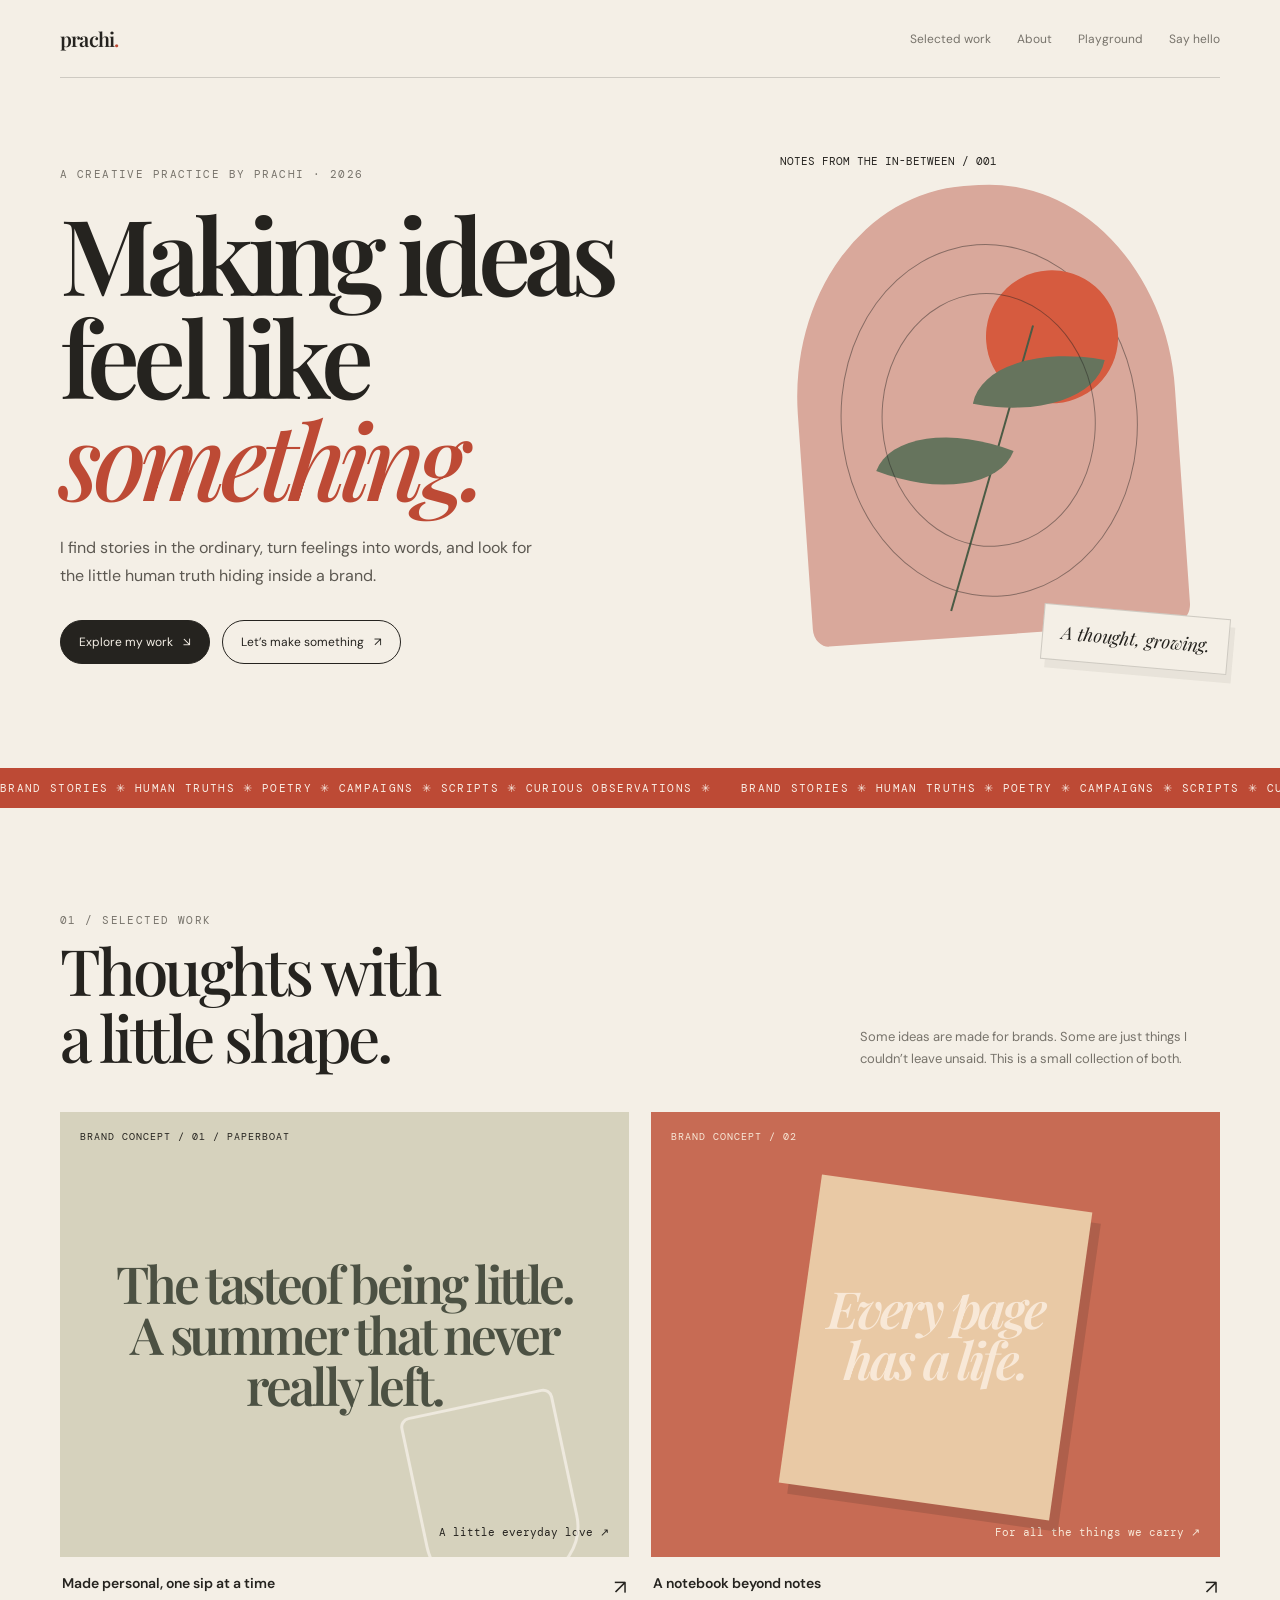
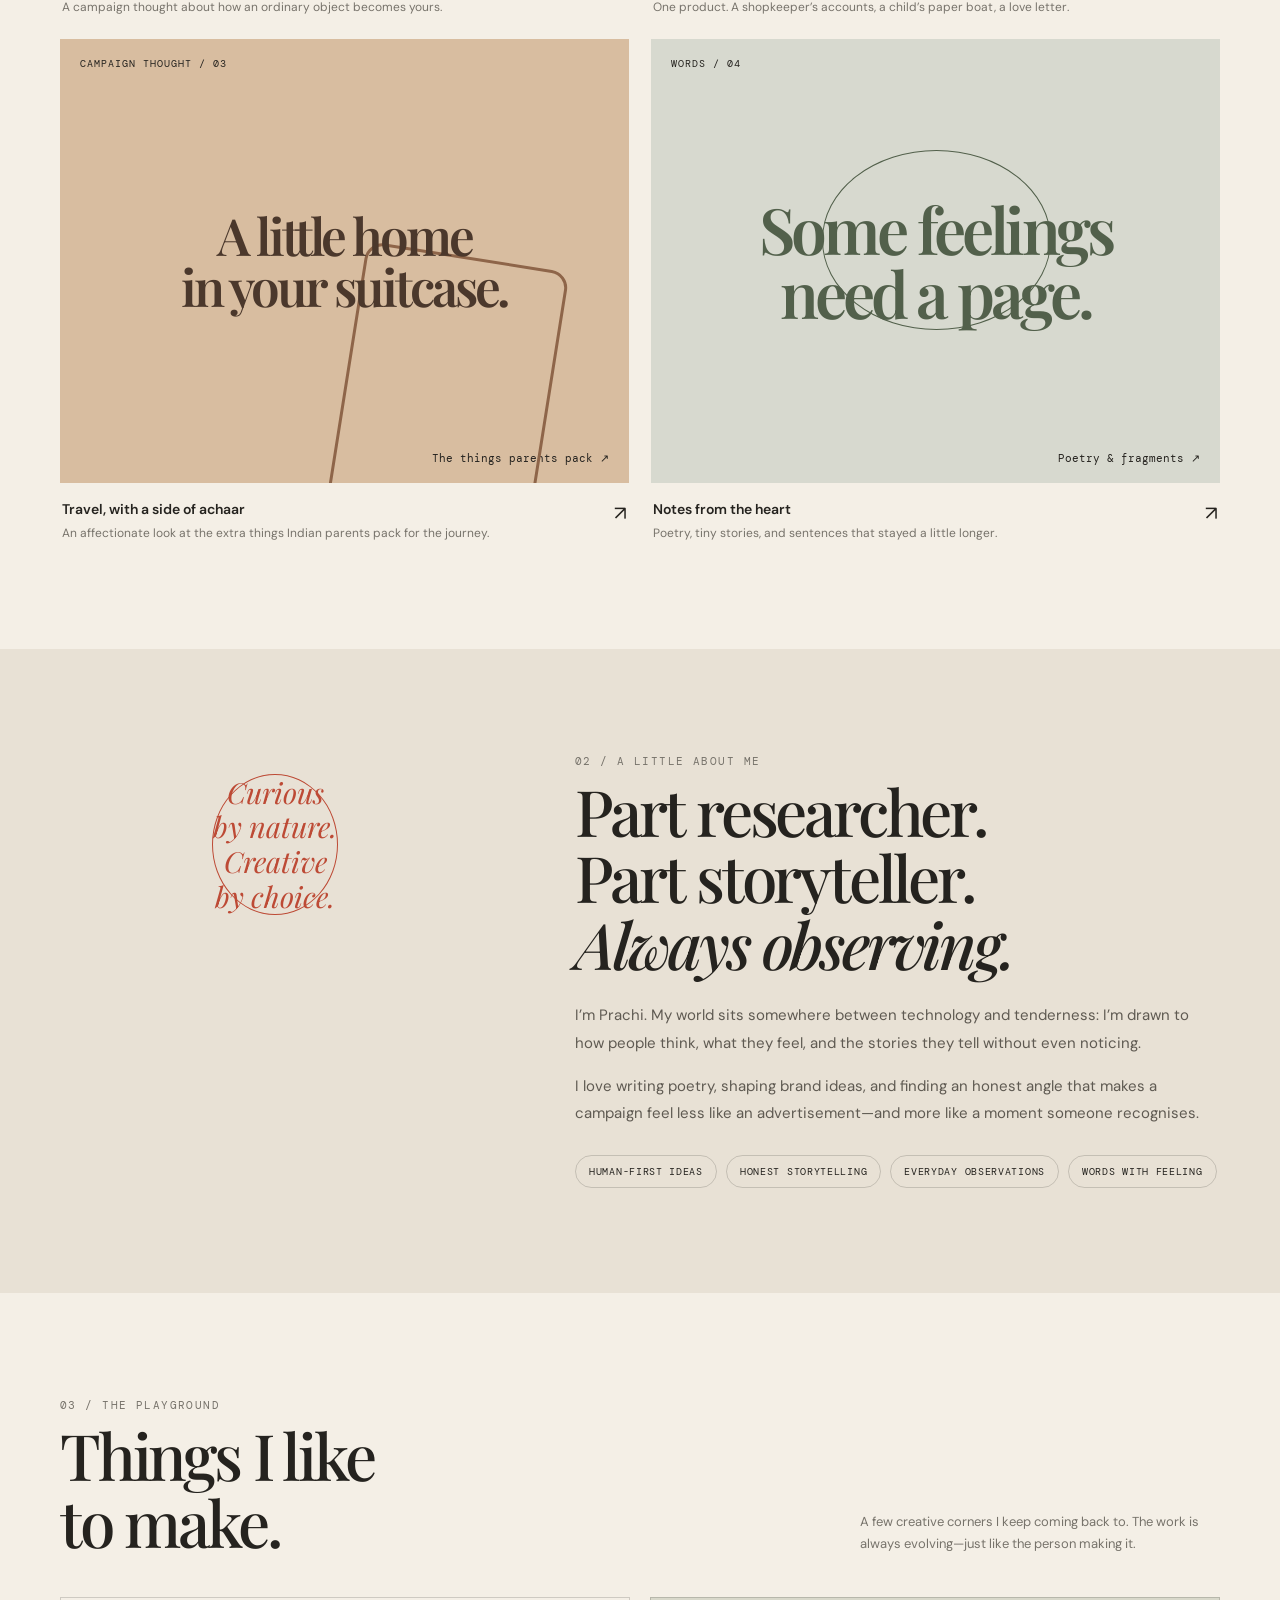
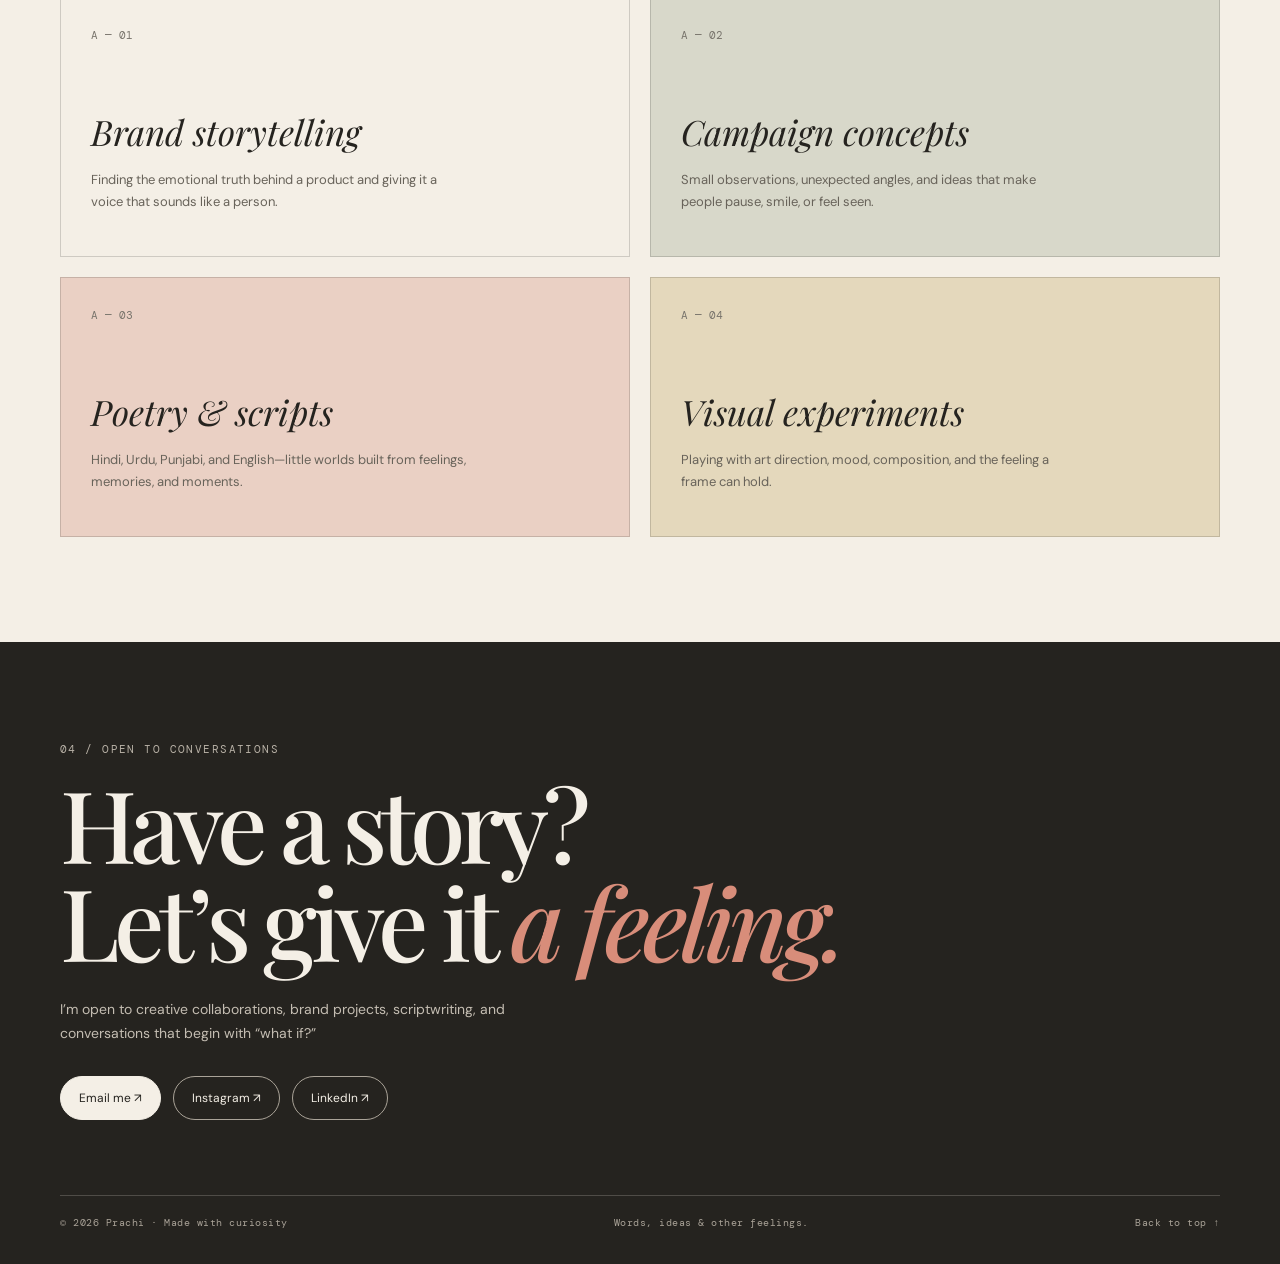
==== index.html @ e987e775 "changes in brand concept 01" ====
<!-- from pathlib import Path -->

<!DOCTYPE html>
<html lang="en">
<head>
  <meta charset="UTF-8" />
  <meta name="viewport" content="width=device-width, initial-scale=1.0" />
  <meta name="theme-color" content="#f4efe6" />
  <meta name="description" content="Prachi's creative portfolio — brand stories, campaign ideas, poetry, and scripts." />
  <title>Prachi — Stories, Ideas & Other Feelings</title>
  <link rel="preconnect" href="https://fonts.googleapis.com">
  <link rel="preconnect" href="https://fonts.gstatic.com" crossorigin>
  <link href="https://fonts.googleapis.com/css2?family=DM+Mono:wght@400;500&family=DM+Sans:wght@400;500;600;700&family=Playfair+Display:ital,wght@0,500;0,600;0,700;1,500;1,600&display=swap" rel="stylesheet">
  <style>
    :root {
      --paper: #f4efe6;
      --ink: #25231f;
      --muted: #77736b;
      --red: #bd4a35;
      --pink: #e8b9ae;
      --green: #66745d;
      --line: rgba(37,35,31,.18);
      --serif: "Playfair Display", Georgia, serif;
      --sans: "DM Sans", Arial, sans-serif;
      --mono: "DM Mono", monospace;
    }
    * { box-sizing: border-box; }
    html { scroll-behavior: smooth; }
    body { margin: 0; background: var(--paper); color: var(--ink); font-family: var(--sans); }
    a { color: inherit; text-decoration: none; }
    button { font: inherit; }
    .wrap { width: min(1160px, calc(100% - 48px)); margin: 0 auto; }
    .eyebrow { font: 11px var(--mono); letter-spacing: .13em; text-transform: uppercase; color: var(--muted); }
    .nav { display:flex; justify-content:space-between; align-items:center; padding: 25px 0; border-bottom:1px solid var(--line); }
    .brand { font: 600 20px var(--serif); letter-spacing:-.04em; }
    .brand span { color:var(--red); }
    .navlinks { display:flex; gap:26px; font-size:12px; color:var(--muted); }
    .navlinks a:hover { color:var(--red); }
    .hero { min-height: 690px; display:grid; grid-template-columns: 1.2fr .8fr; align-items:center; gap:50px; padding: 75px 0 90px; }
    .hero h1 { font: 600 clamp(58px, 8.2vw, 112px)/.98 var(--serif); letter-spacing:-.065em; margin:20px 0 25px; max-width:760px; }
    .hero h1 em { color:var(--red); font-weight:500; }
    .hero-copy { font-size:16px; line-height:1.75; max-width:480px; color:#5c5851; }
    .hero-actions { display:flex; gap:12px; flex-wrap:wrap; margin-top:30px; }
    .btn { padding:13px 18px; border:1px solid var(--ink); border-radius:99px; font-size:12px; display:inline-flex; align-items:center; gap:10px; transition:.2s ease; }
    .btn.primary { background:var(--ink); color:var(--paper); }
    .btn:hover { transform:translateY(-2px); }
    .hero-art { position:relative; max-width:440px; width:100%; justify-self:end; aspect-ratio: .84; }
    .art-paper { position:absolute; inset:6% 10% 8% 4%; background:#d9a89b; border-radius:48% 48% 4% 4%; transform:rotate(-4deg); overflow:hidden; }
    .art-paper:before { content:""; position:absolute; width:78%; height:78%; left:11%; top:13%; border:1px solid rgba(37,35,31,.45); border-radius:50%; }
    .art-paper:after { content:""; position:absolute; width:56%; height:56%; left:22%; top:24%; border:1px solid rgba(37,35,31,.45); border-radius:50%; }
    .sun { position:absolute; width:35%; aspect-ratio:1; border-radius:50%; background:#d65b3f; top:20%; right:14%; }
    .art-stem { position:absolute; height:66%; width:2px; background:#4b5b45; bottom:4%; left:50%; transform:rotate(20deg); }
    .leaf { position:absolute; width:32%; height:15%; background:#66745d; border-radius:100% 0 100% 0; }
    .leaf.one { left:22%; bottom:32%; transform:rotate(25deg); }
    .leaf.two { left:48%; bottom:48%; transform:rotate(195deg); }
    .art-note { position:absolute; right:-2%; bottom:2%; background:var(--paper); border:1px solid var(--line); padding:15px 18px; transform:rotate(5deg); font:italic 18px var(--serif); box-shadow:5px 8px 0 rgba(37,35,31,.06); }
    .art-number { position:absolute; top:0; left:0; font:11px var(--mono); }
    .ticker { background:var(--red); color:#f9eee5; overflow:hidden; padding:13px 0; }
    .ticker-track { display:flex; width:max-content; gap:30px; animation: move 28s linear infinite; font:11px var(--mono); letter-spacing:.12em; text-transform:uppercase; }
    .ticker-track span { white-space:nowrap; }
    @keyframes move { to { transform:translateX(-50%); } }
    section { padding:105px 0; }
    .section-head { display:flex; justify-content:space-between; align-items:end; gap:24px; margin-bottom:42px; }
    .section-head h2 { font:500 clamp(38px,5vw,66px)/1.04 var(--serif); letter-spacing:-.05em; margin:10px 0 0; }
    .section-head p { max-width:360px; color:var(--muted); font-size:13px; line-height:1.7; margin:0; }
    .work-grid { display:grid; grid-template-columns:repeat(2,1fr); gap:22px; }
    .project { display:block; }
    .project-visual { aspect-ratio:1.28; padding:25px; position:relative; overflow:hidden; display:flex; align-items:center; justify-content:center; transition:transform .25s ease; }
    .project:hover .project-visual { transform:translateY(-4px); }
    .project-visual h3 { position:relative; z-index:2; font:600 clamp(30px,4vw,55px)/1 var(--serif); letter-spacing:-.06em; text-align:center; max-width:90%; }
    .project-visual .mini { position:absolute; top:18px; left:20px; font:10px var(--mono); letter-spacing:.1em; text-transform:uppercase; }
    .project-visual .corner { position:absolute; right:20px; bottom:18px; font:11px var(--mono); }
    .visual-mug { background:#d6d2bd; }
    .visual-mug h3 { color:#4c5143; }
    .visual-mug:after { content:""; width:150px; height:180px; border:3px solid #f4efe6; border-radius:10px 10px 55px 55px; position:absolute; right:10%; bottom:-30px; transform:rotate(-12deg); opacity:.8; }
    .visual-notebook { background:#c76b54; color:#f8e8d7; }
    .visual-notebook h3 { font-style:italic; }
    .visual-notebook:after { content:""; position:absolute; width:48%; height:70%; background:#e9c9a5; left:26%; top:18%; transform:rotate(8deg); box-shadow:10px 10px 0 rgba(36,31,25,.15); }
    .visual-notebook h3 { z-index:3; }
    .visual-luggage { background:#d8bda0; }
    .visual-luggage h3 { color:#4b382c; }
    .visual-luggage:after { content:""; position:absolute; width:35%; height:62%; border:3px solid #8e6549; border-radius:18px; bottom:-12%; right:14%; transform:rotate(9deg); }
    .visual-poetry { background:#d7d9cf; }
    .visual-poetry h3 { color:#52604b; font-size:clamp(35px,5vw,68px); }
    .visual-poetry:after { content:""; position:absolute; width:40%; height:40%; border:1px solid #52604b; border-radius:50%; left:30%; top:25%; }
    .project-info { display:flex; justify-content:space-between; align-items:start; gap:15px; padding:17px 2px 0; }
    .project-info h3 { font-size:14px; margin:0 0 6px; font-weight:600; }
    .project-info p { font-size:12px; color:var(--muted); margin:0; line-height:1.6; }
    .project-info .arrow { font-size:20px; }
    .about { background:#e8e1d5; }
    .about-grid { display:grid; grid-template-columns:.8fr 1.2fr; gap:85px; align-items:start; }
    .about-stamp { aspect-ratio:1; border:1px solid var(--red); color:var(--red); border-radius:50%; display:grid; place-items:center; text-align:center; transform:rotate(-12deg); max-width:300px; margin:20px auto; }
    .about-stamp span { font:italic 29px/1.2 var(--serif); }
    .about-copy h2 { font:500 clamp(38px,5vw,65px)/1.04 var(--serif); letter-spacing:-.05em; margin:10px 0 25px; }
    .about-copy p { color:#5f5a52; line-height:1.85; font-size:15px; max-width:650px; }
    .values { display:flex; flex-wrap:wrap; gap:9px; margin-top:27px; }
    .values span { border:1px solid var(--line); border-radius:99px; padding:9px 13px; font:10px var(--mono); text-transform:uppercase; letter-spacing:.07em; }
    .playground { display:grid; grid-template-columns:1fr 1fr; gap:20px; }
    .play-card { min-height:260px; padding:30px; border:1px solid var(--line); display:flex; flex-direction:column; justify-content:space-between; }
    .play-card:nth-child(2) { background:#d8d8ca; }
    .play-card:nth-child(3) { background:#ead0c4; }
    .play-card:nth-child(4) { background:#e4d8bc; }
    .play-card h3 { font:italic 35px/1.1 var(--serif); margin:18px 0; }
    .play-card p { color:#68635a; line-height:1.7; font-size:13px; max-width:380px; }
    .play-card .index { font:11px var(--mono); color:var(--muted); }
    .contact { background:var(--ink); color:var(--paper); padding:100px 0 35px; }
    .contact .eyebrow { color:#b8b1a6; }
    .contact h2 { font:500 clamp(48px,8vw,100px)/.98 var(--serif); letter-spacing:-.06em; max-width:850px; margin:18px 0 28px; }
    .contact h2 em { color:#d88d7a; }
    .contact-copy { color:#c4bdb2; font-size:14px; line-height:1.7; max-width:450px; }
    .contact-links { display:flex; gap:12px; flex-wrap:wrap; margin:30px 0 75px; }
    .contact .btn { border-color:#aaa398; }
    .contact .btn.primary { background:var(--paper); color:var(--ink); border-color:var(--paper); }
    footer { border-top:1px solid rgba(244,239,230,.2); padding-top:20px; display:flex; justify-content:space-between; gap:15px; font:10px var(--mono); color:#a9a297; letter-spacing:.05em; }
    .reveal { opacity:0; transform:translateY(18px); transition:opacity .7s ease, transform .7s ease; }
    .reveal.visible { opacity:1; transform:none; }
    @media (max-width:760px) {
      .wrap { width:min(100% - 32px, 600px); }
      .nav { align-items:flex-start; gap:15px; }
      .navlinks { gap:12px; flex-wrap:wrap; justify-content:flex-end; font-size:11px; }
      .hero { grid-template-columns:1fr; padding:60px 0 70px; gap:35px; min-height:unset; }
      .hero-art { justify-self:center; max-width:340px; }
      .hero h1 { font-size:clamp(58px,15vw,90px); }
      section { padding:75px 0; }
      .section-head { display:block; }
      .section-head p { margin-top:18px; }
      .work-grid,.about-grid,.playground { grid-template-columns:1fr; }
      .about-grid { gap:35px; }
      .about-stamp { max-width:220px; }
      .project-visual { aspect-ratio:1.1; }
      .contact { padding-top:75px; }
      footer { flex-direction:column; }
    }
    @media (prefers-reduced-motion: reduce) {
      *, *::before, *::after { scroll-behavior:auto !important; animation:none !important; transition:none !important; }
      .reveal { opacity:1; transform:none; }
    }
  </style>
</head>
<body>
  <header class="wrap nav">
    <a class="brand" href="#top">prachi<span>.</span></a>
    <nav class="navlinks" aria-label="Main navigation">
      <a href="#work">Selected work</a>
      <a href="#about">About</a>
      <a href="#playground">Playground</a>
      <a href="#contact">Say hello</a>
    </nav>
  </header>

  <main id="top">
    <section class="wrap hero">
      <div>
        <div class="eyebrow">A creative practice by Prachi · 2026</div>
        <h1>Making ideas<br>feel like <em>something.</em></h1>
        <p class="hero-copy">I find stories in the ordinary, turn feelings into words, and look for the little human truth hiding inside a brand.</p>
        <div class="hero-actions">
          <a class="btn primary" href="#work">Explore my work <span>↘</span></a>
          <a class="btn" href="#contact">Let’s make something <span>↗</span></a>
        </div>
      </div>
      <div class="hero-art" aria-label="Abstract warm-toned botanical artwork">
        <div class="art-number">NOTES FROM THE IN-BETWEEN / 001</div>
        <div class="art-paper"><div class="sun"></div><div class="art-stem"></div><div class="leaf one"></div><div class="leaf two"></div></div>
        <div class="art-note">A thought, growing.</div>
      </div>
    </section>

    <div class="ticker" aria-hidden="true">
      <div class="ticker-track">
        <span>Brand stories ✳ Human truths ✳ Poetry ✳ Campaigns ✳ Scripts ✳ Curious observations ✳</span>
        <span>Brand stories ✳ Human truths ✳ Poetry ✳ Campaigns ✳ Scripts ✳ Curious observations ✳</span>
      </div>
    </div>

    <section class="wrap" id="work">
      <div class="section-head reveal">
        <div><div class="eyebrow">01 / Selected work</div><h2>Thoughts with<br>a little shape.</h2></div>
        <p>Some ideas are made for brands. Some are just things I couldn’t leave unsaid. This is a small collection of both.</p>
      </div>
      <div class="work-grid">
        <a class="project reveal" href="#contact">
          <div class="project-visual visual-mug"><span class="mini">Brand concept / 01 / PaperBoat</span><h3>The tasteof being little.<br>A summer that never really left.</h3><span class="corner">A little everyday love ↗</span></div>
          <div class="project-info"><div><h3>Made personal, one sip at a time</h3><p>A campaign thought about how an ordinary object becomes yours.</p></div><span class="arrow">↗</span></div>
        </a>
        <a class="project reveal" href="#contact">
          <div class="project-visual visual-notebook"><span class="mini">Brand concept / 02</span><h3>Every page<br>has a life.</h3><span class="corner">For all the things we carry ↗</span></div>
          <div class="project-info"><div><h3>A notebook beyond notes</h3><p>One product. A shopkeeper’s accounts, a child’s paper boat, a love letter.</p></div><span class="arrow">↗</span></div>
        </a>
        <a class="project reveal" href="#contact">
          <div class="project-visual visual-luggage"><span class="mini">Campaign thought / 03</span><h3>A little home<br>in your suitcase.</h3><span class="corner">The things parents pack ↗</span></div>
          <div class="project-info"><div><h3>Travel, with a side of achaar</h3><p>An affectionate look at the extra things Indian parents pack for the journey.</p></div><span class="arrow">↗</span></div>
        </a>
        <a class="project reveal" href="#contact">
          <div class="project-visual visual-poetry"><span class="mini">Words / 04</span><h3>Some feelings<br>need a page.</h3><span class="corner">Poetry & fragments ↗</span></div>
          <div class="project-info"><div><h3>Notes from the heart</h3><p>Poetry, tiny stories, and sentences that stayed a little longer.</p></div><span class="arrow">↗</span></div>
        </a>
      </div>
    </section>

    <section class="about" id="about">
      <div class="wrap about-grid">
        <div class="about-stamp reveal"><span>Curious<br>by nature.<br><i>Creative</i><br>by choice.</span></div>
        <div class="about-copy reveal">
          <div class="eyebrow">02 / A little about me</div>
          <h2>Part researcher.<br>Part storyteller.<br><em>Always observing.</em></h2>
          <p>I’m Prachi. My world sits somewhere between technology and tenderness: I’m drawn to how people think, what they feel, and the stories they tell without even noticing.</p>
          <p>I love writing poetry, shaping brand ideas, and finding an honest angle that makes a campaign feel less like an advertisement—and more like a moment someone recognises.</p>
          <div class="values"><span>Human-first ideas</span><span>Honest storytelling</span><span>Everyday observations</span><span>Words with feeling</span></div>
        </div>
      </div>
    </section>

    <section class="wrap" id="playground">
      <div class="section-head reveal">
        <div><div class="eyebrow">03 / The playground</div><h2>Things I like<br>to make.</h2></div>
        <p>A few creative corners I keep coming back to. The work is always evolving—just like the person making it.</p>
      </div>
      <div class="playground">
        <article class="play-card reveal"><span class="index">A — 01</span><div><h3>Brand storytelling</h3><p>Finding the emotional truth behind a product and giving it a voice that sounds like a person.</p></div></article>
        <article class="play-card reveal"><span class="index">A — 02</span><div><h3>Campaign concepts</h3><p>Small observations, unexpected angles, and ideas that make people pause, smile, or feel seen.</p></div></article>
        <article class="play-card reveal"><span class="index">A — 03</span><div><h3>Poetry & scripts</h3><p>Hindi, Urdu, Punjabi, and English—little worlds built from feelings, memories, and moments.</p></div></article>
        <article class="play-card reveal"><span class="index">A — 04</span><div><h3>Visual experiments</h3><p>Playing with art direction, mood, composition, and the feeling a frame can hold.</p></div></article>
      </div>
    </section>

    <section class="contact" id="contact">
      <div class="wrap">
        <div class="eyebrow">04 / Open to conversations</div>
        <h2>Have a story?<br>Let’s give it <em>a feeling.</em></h2>
        <p class="contact-copy">I’m open to creative collaborations, brand projects, scriptwriting, and conversations that begin with “what if?”</p>
        <div class="contact-links">
          <!-- Replace the email and social links below with your own details. -->
          <a class="btn primary" href="mailto:hello@example.com">Email me ↗</a>
          <a class="btn" href="https://www.instagram.com/" target="_blank" rel="noopener noreferrer">Instagram ↗</a>
          <a class="btn" href="https://www.linkedin.com/" target="_blank" rel="noopener noreferrer">LinkedIn ↗</a>
        </div>
        <footer><span>© <span id="year">2026</span> Prachi · Made with curiosity</span><span>Words, ideas & other feelings.</span><a href="#top">Back to top ↑</a></footer>
      </div>
    </section>
  </main>
  <script>
    document.getElementById("year").textContent = new Date().getFullYear();
    const observer = new IntersectionObserver((entries) => {
      entries.forEach((entry) => {
        if (entry.isIntersecting) {
          entry.target.classList.add("visible");
          observer.unobserve(entry.target);
        }
      });
    }, { threshold: 0.12 });
    document.querySelectorAll(".reveal").forEach((el) => observer.observe(el));
  </script>
</body>
</html>
<!-- '''
path = Path("/mnt/data/index.html")
path.write_text(html, encoding="utf-8")
print(f"Created {path} ({path.stat().st_size:,} bytes)") -->
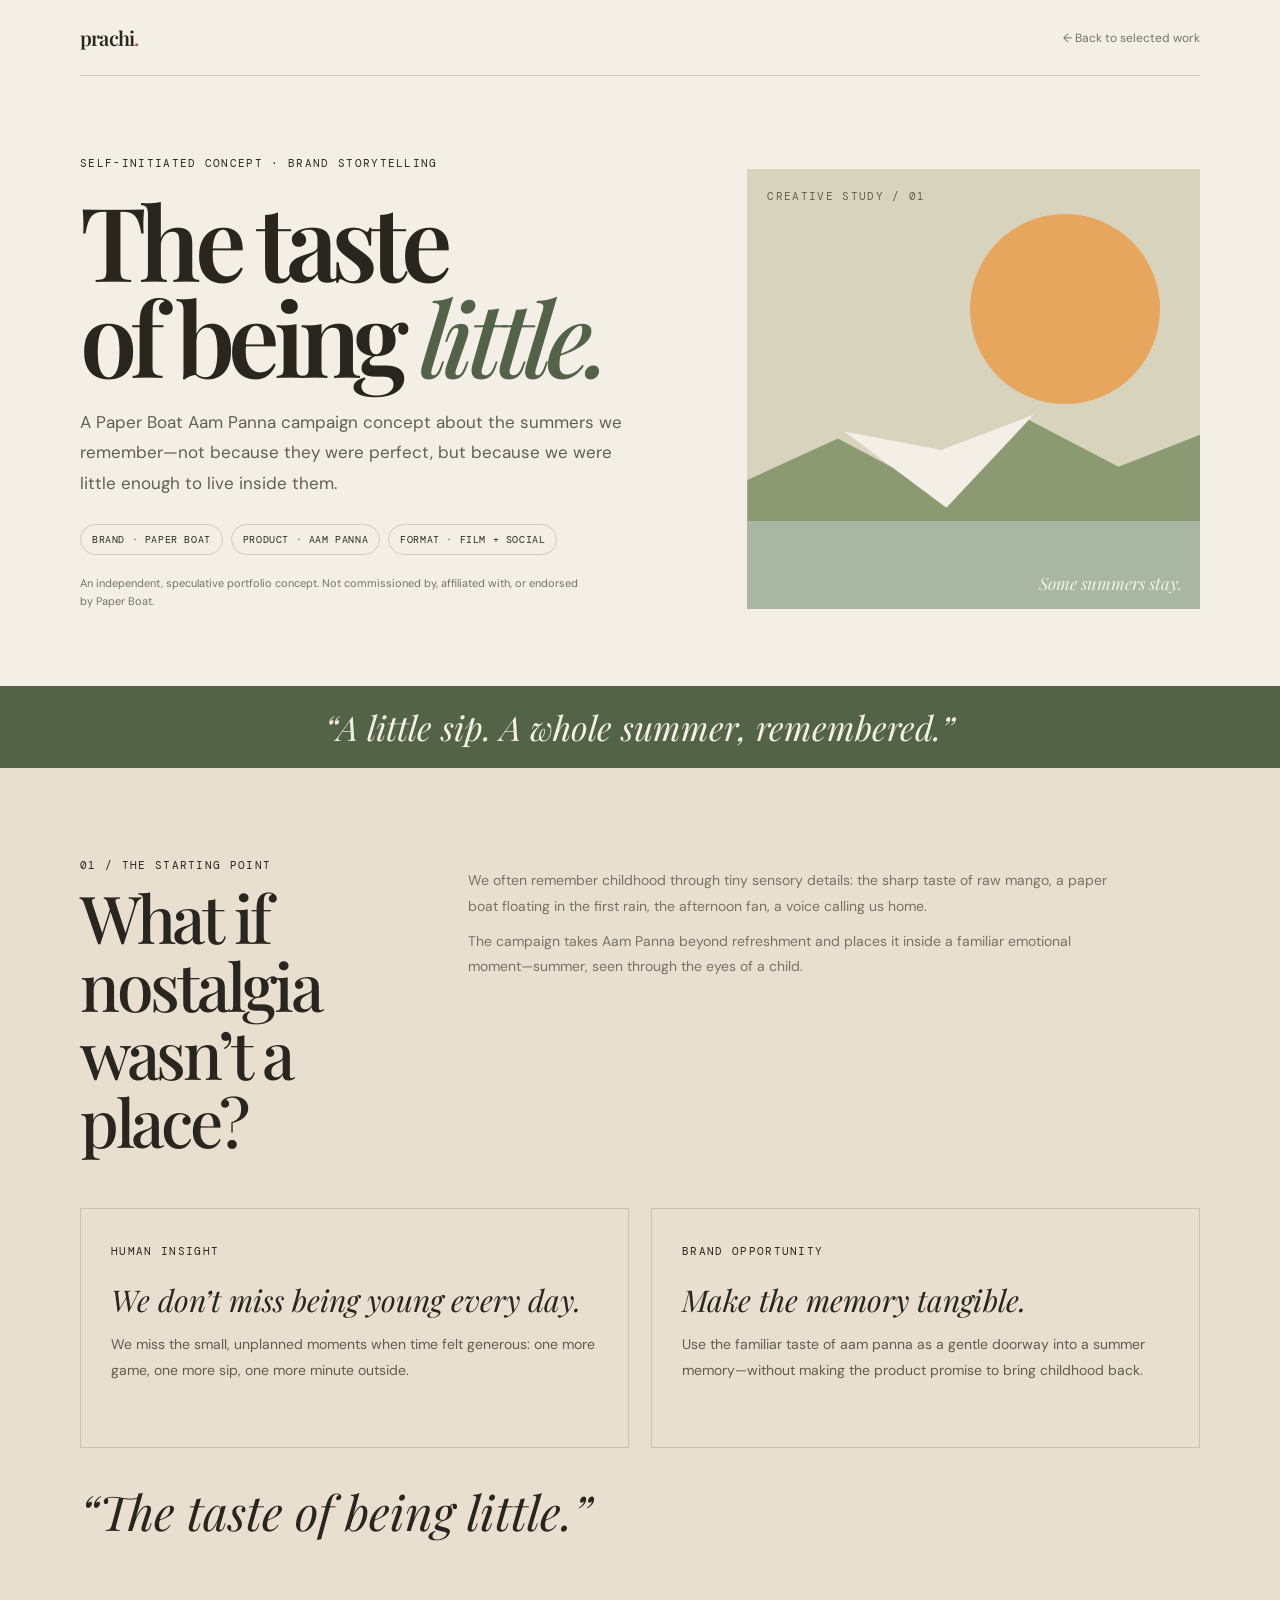
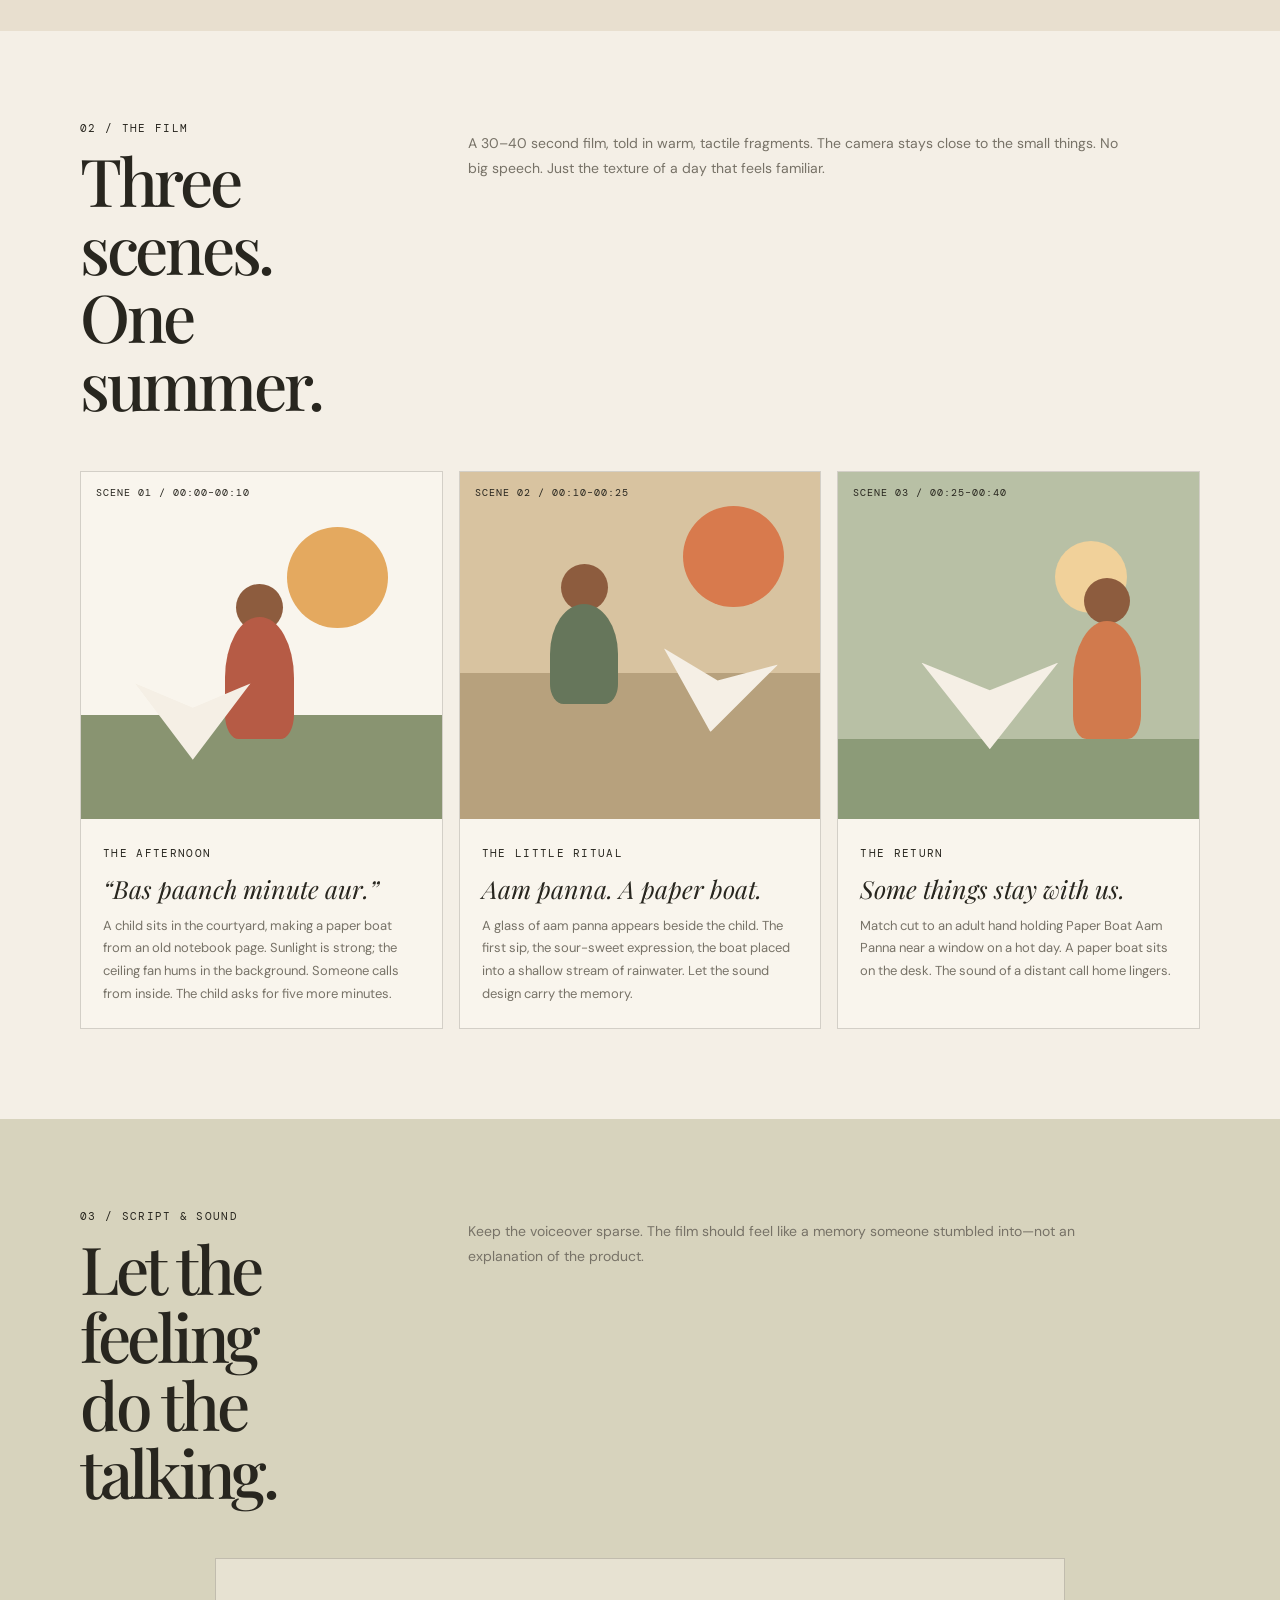
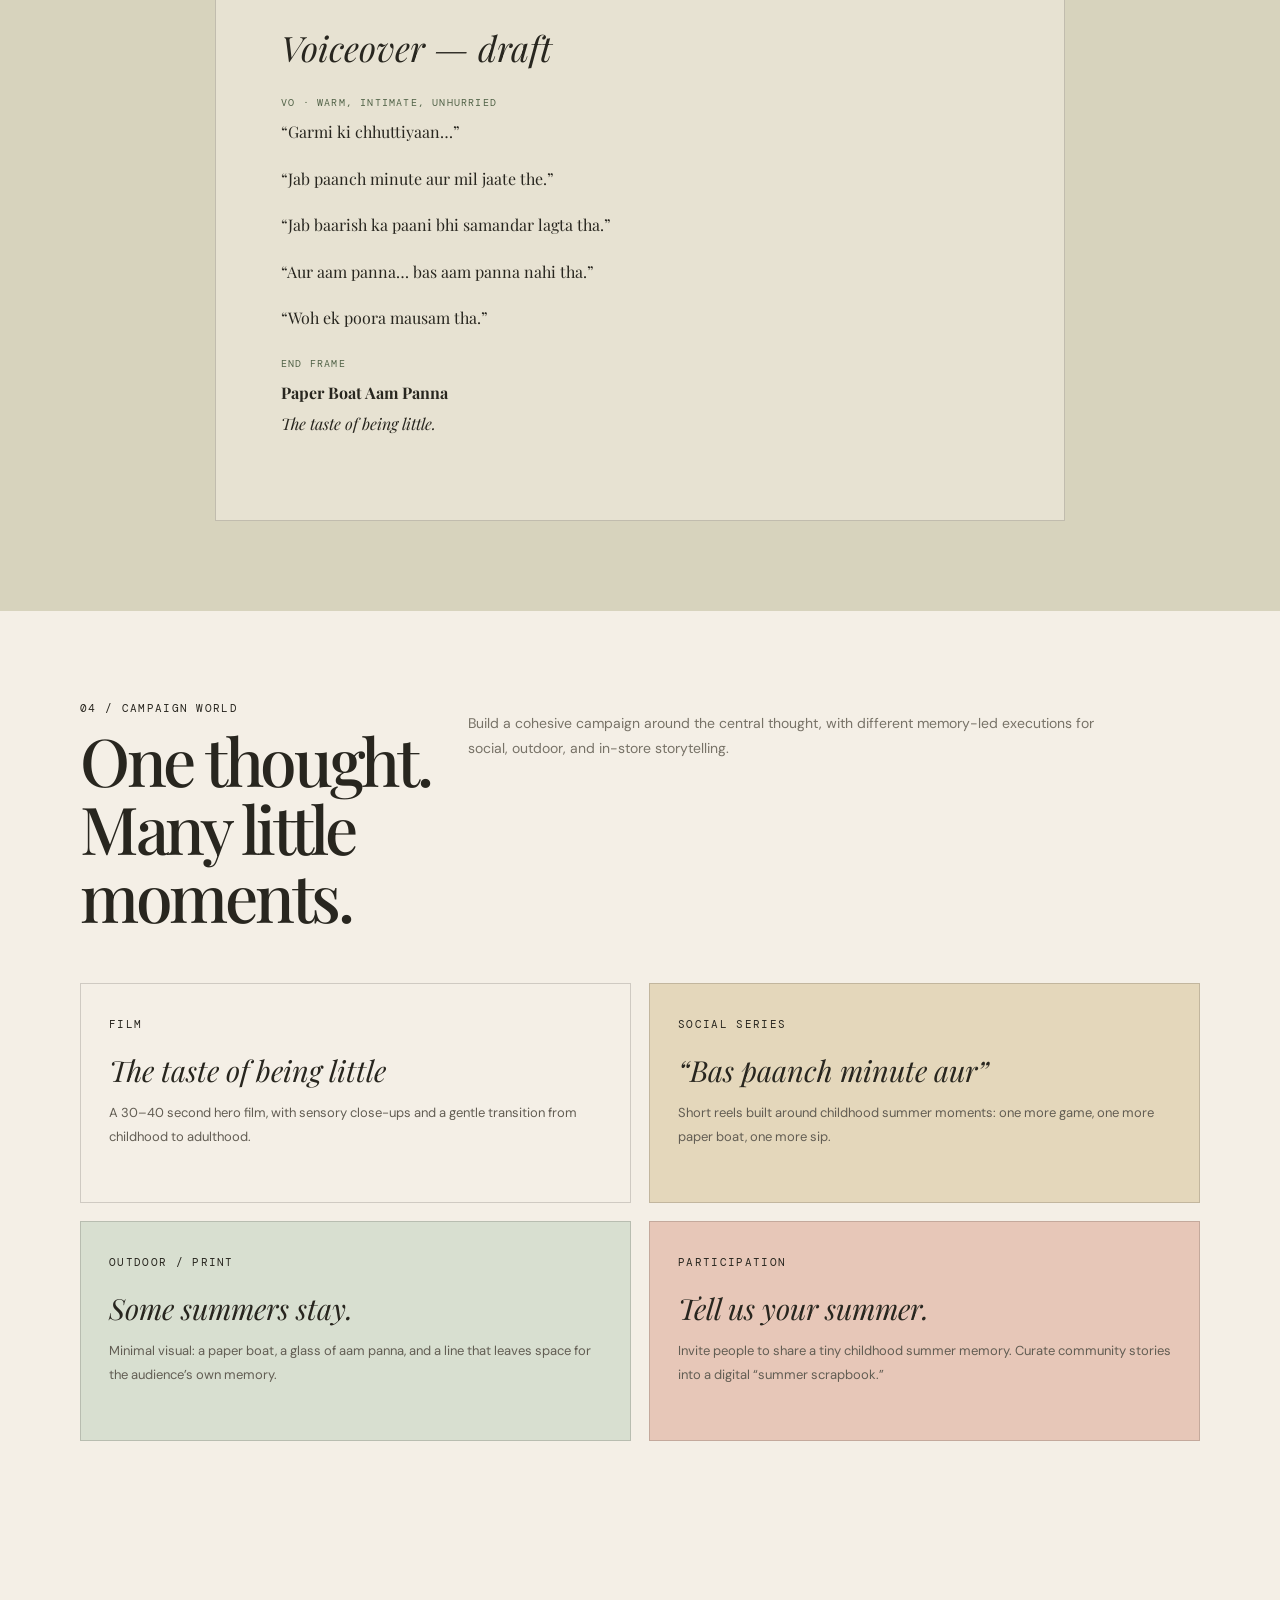
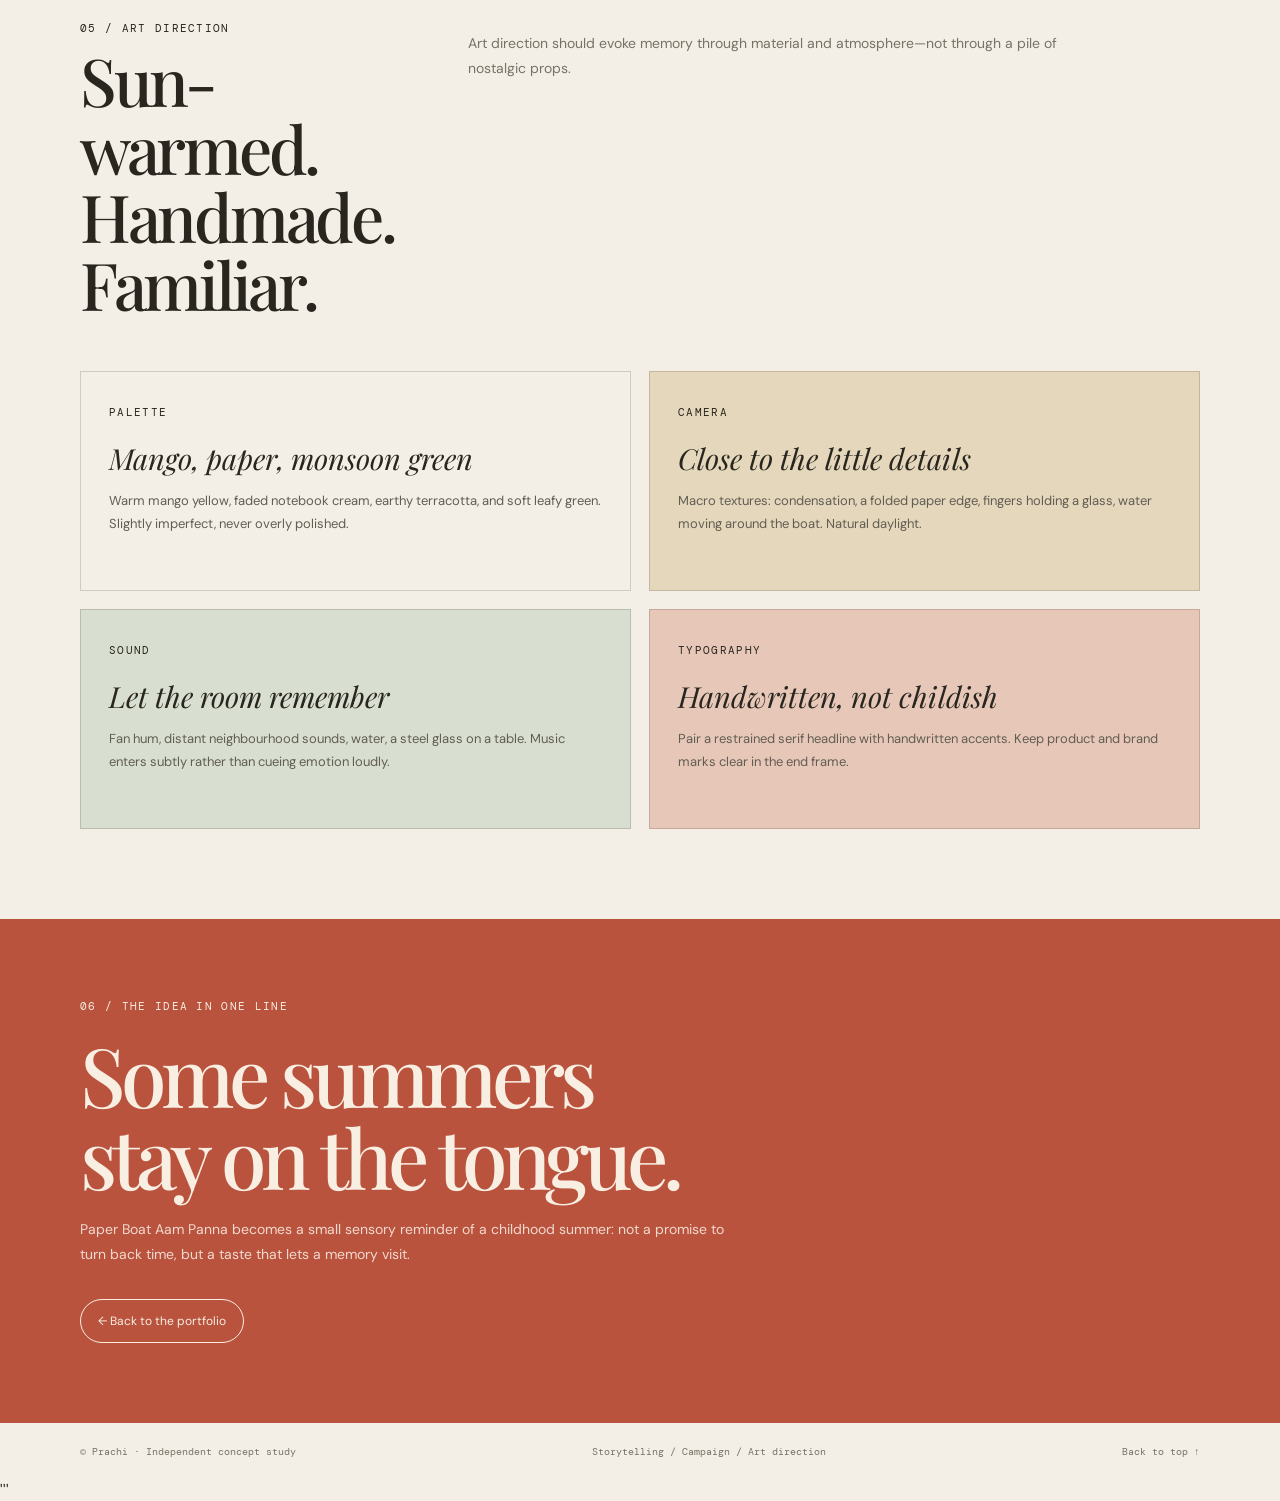
==== commit 43f88793: "changes in index file" ====
--- a/index.html
+++ b/index.html
@@ -1,259 +1,227 @@
-<!-- from pathlib import Path -->
-
+<!-- from pathlib import Path
+
+paperboat = r''' -->
 <!DOCTYPE html>
 <html lang="en">
 <head>
-  <meta charset="UTF-8" />
-  <meta name="viewport" content="width=device-width, initial-scale=1.0" />
-  <meta name="theme-color" content="#f4efe6" />
-  <meta name="description" content="Prachi's creative portfolio — brand stories, campaign ideas, poetry, and scripts." />
-  <title>Prachi — Stories, Ideas & Other Feelings</title>
+  <meta charset="UTF-8">
+  <meta name="viewport" content="width=device-width, initial-scale=1.0">
+  <meta name="theme-color" content="#f4efe6">
+  <meta name="description" content="A self-initiated creative campaign concept for Paper Boat Aam Panna by Prachi.">
+  <title>Paper Boat — The Taste of Being Little | Prachi</title>
   <link rel="preconnect" href="https://fonts.googleapis.com">
   <link rel="preconnect" href="https://fonts.gstatic.com" crossorigin>
   <link href="https://fonts.googleapis.com/css2?family=DM+Mono:wght@400;500&family=DM+Sans:wght@400;500;600;700&family=Playfair+Display:ital,wght@0,500;0,600;0,700;1,500;1,600&display=swap" rel="stylesheet">
   <style>
     :root {
-      --paper: #f4efe6;
-      --ink: #25231f;
-      --muted: #77736b;
-      --red: #bd4a35;
-      --pink: #e8b9ae;
-      --green: #66745d;
-      --line: rgba(37,35,31,.18);
-      --serif: "Playfair Display", Georgia, serif;
-      --sans: "DM Sans", Arial, sans-serif;
-      --mono: "DM Mono", monospace;
+      --paper:#f4efe6; --ink:#28261f; --muted:#777267; --green:#526348;
+      --mango:#d98b43; --rust:#b9533e; --pale:#e4d7bb; --line:rgba(40,38,31,.18);
+      --serif:"Playfair Display",Georgia,serif; --sans:"DM Sans",Arial,sans-serif; --mono:"DM Mono",monospace;
     }
-    * { box-sizing: border-box; }
-    html { scroll-behavior: smooth; }
-    body { margin: 0; background: var(--paper); color: var(--ink); font-family: var(--sans); }
-    a { color: inherit; text-decoration: none; }
-    button { font: inherit; }
-    .wrap { width: min(1160px, calc(100% - 48px)); margin: 0 auto; }
-    .eyebrow { font: 11px var(--mono); letter-spacing: .13em; text-transform: uppercase; color: var(--muted); }
-    .nav { display:flex; justify-content:space-between; align-items:center; padding: 25px 0; border-bottom:1px solid var(--line); }
-    .brand { font: 600 20px var(--serif); letter-spacing:-.04em; }
-    .brand span { color:var(--red); }
-    .navlinks { display:flex; gap:26px; font-size:12px; color:var(--muted); }
-    .navlinks a:hover { color:var(--red); }
-    .hero { min-height: 690px; display:grid; grid-template-columns: 1.2fr .8fr; align-items:center; gap:50px; padding: 75px 0 90px; }
-    .hero h1 { font: 600 clamp(58px, 8.2vw, 112px)/.98 var(--serif); letter-spacing:-.065em; margin:20px 0 25px; max-width:760px; }
-    .hero h1 em { color:var(--red); font-weight:500; }
-    .hero-copy { font-size:16px; line-height:1.75; max-width:480px; color:#5c5851; }
-    .hero-actions { display:flex; gap:12px; flex-wrap:wrap; margin-top:30px; }
-    .btn { padding:13px 18px; border:1px solid var(--ink); border-radius:99px; font-size:12px; display:inline-flex; align-items:center; gap:10px; transition:.2s ease; }
-    .btn.primary { background:var(--ink); color:var(--paper); }
-    .btn:hover { transform:translateY(-2px); }
-    .hero-art { position:relative; max-width:440px; width:100%; justify-self:end; aspect-ratio: .84; }
-    .art-paper { position:absolute; inset:6% 10% 8% 4%; background:#d9a89b; border-radius:48% 48% 4% 4%; transform:rotate(-4deg); overflow:hidden; }
-    .art-paper:before { content:""; position:absolute; width:78%; height:78%; left:11%; top:13%; border:1px solid rgba(37,35,31,.45); border-radius:50%; }
-    .art-paper:after { content:""; position:absolute; width:56%; height:56%; left:22%; top:24%; border:1px solid rgba(37,35,31,.45); border-radius:50%; }
-    .sun { position:absolute; width:35%; aspect-ratio:1; border-radius:50%; background:#d65b3f; top:20%; right:14%; }
-    .art-stem { position:absolute; height:66%; width:2px; background:#4b5b45; bottom:4%; left:50%; transform:rotate(20deg); }
-    .leaf { position:absolute; width:32%; height:15%; background:#66745d; border-radius:100% 0 100% 0; }
-    .leaf.one { left:22%; bottom:32%; transform:rotate(25deg); }
-    .leaf.two { left:48%; bottom:48%; transform:rotate(195deg); }
-    .art-note { position:absolute; right:-2%; bottom:2%; background:var(--paper); border:1px solid var(--line); padding:15px 18px; transform:rotate(5deg); font:italic 18px var(--serif); box-shadow:5px 8px 0 rgba(37,35,31,.06); }
-    .art-number { position:absolute; top:0; left:0; font:11px var(--mono); }
-    .ticker { background:var(--red); color:#f9eee5; overflow:hidden; padding:13px 0; }
-    .ticker-track { display:flex; width:max-content; gap:30px; animation: move 28s linear infinite; font:11px var(--mono); letter-spacing:.12em; text-transform:uppercase; }
-    .ticker-track span { white-space:nowrap; }
-    @keyframes move { to { transform:translateX(-50%); } }
-    section { padding:105px 0; }
-    .section-head { display:flex; justify-content:space-between; align-items:end; gap:24px; margin-bottom:42px; }
-    .section-head h2 { font:500 clamp(38px,5vw,66px)/1.04 var(--serif); letter-spacing:-.05em; margin:10px 0 0; }
-    .section-head p { max-width:360px; color:var(--muted); font-size:13px; line-height:1.7; margin:0; }
-    .work-grid { display:grid; grid-template-columns:repeat(2,1fr); gap:22px; }
-    .project { display:block; }
-    .project-visual { aspect-ratio:1.28; padding:25px; position:relative; overflow:hidden; display:flex; align-items:center; justify-content:center; transition:transform .25s ease; }
-    .project:hover .project-visual { transform:translateY(-4px); }
-    .project-visual h3 { position:relative; z-index:2; font:600 clamp(30px,4vw,55px)/1 var(--serif); letter-spacing:-.06em; text-align:center; max-width:90%; }
-    .project-visual .mini { position:absolute; top:18px; left:20px; font:10px var(--mono); letter-spacing:.1em; text-transform:uppercase; }
-    .project-visual .corner { position:absolute; right:20px; bottom:18px; font:11px var(--mono); }
-    .visual-mug { background:#d6d2bd; }
-    .visual-mug h3 { color:#4c5143; }
-    .visual-mug:after { content:""; width:150px; height:180px; border:3px solid #f4efe6; border-radius:10px 10px 55px 55px; position:absolute; right:10%; bottom:-30px; transform:rotate(-12deg); opacity:.8; }
-    .visual-notebook { background:#c76b54; color:#f8e8d7; }
-    .visual-notebook h3 { font-style:italic; }
-    .visual-notebook:after { content:""; position:absolute; width:48%; height:70%; background:#e9c9a5; left:26%; top:18%; transform:rotate(8deg); box-shadow:10px 10px 0 rgba(36,31,25,.15); }
-    .visual-notebook h3 { z-index:3; }
-    .visual-luggage { background:#d8bda0; }
-    .visual-luggage h3 { color:#4b382c; }
-    .visual-luggage:after { content:""; position:absolute; width:35%; height:62%; border:3px solid #8e6549; border-radius:18px; bottom:-12%; right:14%; transform:rotate(9deg); }
-    .visual-poetry { background:#d7d9cf; }
-    .visual-poetry h3 { color:#52604b; font-size:clamp(35px,5vw,68px); }
-    .visual-poetry:after { content:""; position:absolute; width:40%; height:40%; border:1px solid #52604b; border-radius:50%; left:30%; top:25%; }
-    .project-info { display:flex; justify-content:space-between; align-items:start; gap:15px; padding:17px 2px 0; }
-    .project-info h3 { font-size:14px; margin:0 0 6px; font-weight:600; }
-    .project-info p { font-size:12px; color:var(--muted); margin:0; line-height:1.6; }
-    .project-info .arrow { font-size:20px; }
-    .about { background:#e8e1d5; }
-    .about-grid { display:grid; grid-template-columns:.8fr 1.2fr; gap:85px; align-items:start; }
-    .about-stamp { aspect-ratio:1; border:1px solid var(--red); color:var(--red); border-radius:50%; display:grid; place-items:center; text-align:center; transform:rotate(-12deg); max-width:300px; margin:20px auto; }
-    .about-stamp span { font:italic 29px/1.2 var(--serif); }
-    .about-copy h2 { font:500 clamp(38px,5vw,65px)/1.04 var(--serif); letter-spacing:-.05em; margin:10px 0 25px; }
-    .about-copy p { color:#5f5a52; line-height:1.85; font-size:15px; max-width:650px; }
-    .values { display:flex; flex-wrap:wrap; gap:9px; margin-top:27px; }
-    .values span { border:1px solid var(--line); border-radius:99px; padding:9px 13px; font:10px var(--mono); text-transform:uppercase; letter-spacing:.07em; }
-    .playground { display:grid; grid-template-columns:1fr 1fr; gap:20px; }
-    .play-card { min-height:260px; padding:30px; border:1px solid var(--line); display:flex; flex-direction:column; justify-content:space-between; }
-    .play-card:nth-child(2) { background:#d8d8ca; }
-    .play-card:nth-child(3) { background:#ead0c4; }
-    .play-card:nth-child(4) { background:#e4d8bc; }
-    .play-card h3 { font:italic 35px/1.1 var(--serif); margin:18px 0; }
-    .play-card p { color:#68635a; line-height:1.7; font-size:13px; max-width:380px; }
-    .play-card .index { font:11px var(--mono); color:var(--muted); }
-    .contact { background:var(--ink); color:var(--paper); padding:100px 0 35px; }
-    .contact .eyebrow { color:#b8b1a6; }
-    .contact h2 { font:500 clamp(48px,8vw,100px)/.98 var(--serif); letter-spacing:-.06em; max-width:850px; margin:18px 0 28px; }
-    .contact h2 em { color:#d88d7a; }
-    .contact-copy { color:#c4bdb2; font-size:14px; line-height:1.7; max-width:450px; }
-    .contact-links { display:flex; gap:12px; flex-wrap:wrap; margin:30px 0 75px; }
-    .contact .btn { border-color:#aaa398; }
-    .contact .btn.primary { background:var(--paper); color:var(--ink); border-color:var(--paper); }
-    footer { border-top:1px solid rgba(244,239,230,.2); padding-top:20px; display:flex; justify-content:space-between; gap:15px; font:10px var(--mono); color:#a9a297; letter-spacing:.05em; }
-    .reveal { opacity:0; transform:translateY(18px); transition:opacity .7s ease, transform .7s ease; }
-    .reveal.visible { opacity:1; transform:none; }
-    @media (max-width:760px) {
-      .wrap { width:min(100% - 32px, 600px); }
-      .nav { align-items:flex-start; gap:15px; }
-      .navlinks { gap:12px; flex-wrap:wrap; justify-content:flex-end; font-size:11px; }
-      .hero { grid-template-columns:1fr; padding:60px 0 70px; gap:35px; min-height:unset; }
-      .hero-art { justify-self:center; max-width:340px; }
-      .hero h1 { font-size:clamp(58px,15vw,90px); }
-      section { padding:75px 0; }
-      .section-head { display:block; }
-      .section-head p { margin-top:18px; }
-      .work-grid,.about-grid,.playground { grid-template-columns:1fr; }
-      .about-grid { gap:35px; }
-      .about-stamp { max-width:220px; }
-      .project-visual { aspect-ratio:1.1; }
-      .contact { padding-top:75px; }
-      footer { flex-direction:column; }
-    }
-    @media (prefers-reduced-motion: reduce) {
-      *, *::before, *::after { scroll-behavior:auto !important; animation:none !important; transition:none !important; }
-      .reveal { opacity:1; transform:none; }
+    *{box-sizing:border-box}
+    html{scroll-behavior:smooth}
+    body{margin:0;background:var(--paper);color:var(--ink);font-family:var(--sans)}
+    a{color:inherit;text-decoration:none}
+    .wrap{width:min(1120px,calc(100% - 48px));margin:auto}
+    .mono,.eyebrow{font:11px var(--mono);letter-spacing:.12em;text-transform:uppercase}
+    .muted{color:var(--muted)}
+    .topbar{display:flex;justify-content:space-between;align-items:center;padding:24px 0;border-bottom:1px solid var(--line)}
+    .brand{font:600 20px var(--serif);letter-spacing:-.04em}.brand span{color:var(--rust)}
+    .back{font-size:12px;color:var(--muted)}.back:hover{color:var(--rust)}
+    .hero{padding:80px 0 65px;display:grid;grid-template-columns:1.15fr .85fr;gap:55px;align-items:center}
+    .hero h1{font:600 clamp(56px,8vw,104px)/.94 var(--serif);letter-spacing:-.065em;margin:22px 0}
+    .hero h1 em{font-weight:500;color:var(--green)}
+    .dek{font-size:17px;line-height:1.8;max-width:560px;color:#625e54}
+    .hero-visual{position:relative;min-height:440px;background:#d7d3bd;overflow:hidden;display:grid;place-items:center}
+    .sun{position:absolute;width:190px;height:190px;background:#e6a65d;border-radius:50%;top:45px;right:40px}
+    .horizon{position:absolute;bottom:0;left:0;right:0;height:43%;background:#8b9a70;clip-path:polygon(0 32%,20% 10%,42% 38%,62% 0,82% 25%,100% 8%,100% 100%,0 100%)}
+    .water{position:absolute;bottom:0;height:20%;width:100%;background:#a9b7a2}
+    .paperboat{position:absolute;left:22%;bottom:23%;width:190px;height:100px;background:#f4efe6;clip-path:polygon(0 15%,50% 100%,100% 15%,50% 42%);transform:rotate(-5deg);filter:drop-shadow(8px 10px 0 rgba(40,38,31,.12))}
+    .hero-stamp{position:absolute;left:20px;top:20px;color:#5e6250}
+    .visual-caption{position:absolute;right:18px;bottom:15px;font:italic 17px var(--serif);color:#f4efe6}
+    .meta{display:flex;flex-wrap:wrap;gap:8px;margin-top:26px}
+    .meta span{border:1px solid var(--line);border-radius:50px;padding:8px 11px;font:10px var(--mono);letter-spacing:.06em;text-transform:uppercase}
+    .disclaimer{margin-top:20px;font-size:11px;line-height:1.6;color:var(--muted);max-width:500px}
+    .band{background:var(--green);color:#f6efe3;padding:18px 0;overflow:hidden}
+    .band p{margin:0;text-align:center;font:italic clamp(20px,3vw,34px) var(--serif)}
+    section{padding:90px 0}
+    .section-title{display:grid;grid-template-columns:.65fr 1.35fr;gap:35px;margin-bottom:40px}
+    .section-title h2{font:500 clamp(38px,5.5vw,66px)/1.03 var(--serif);letter-spacing:-.05em;margin:12px 0}
+    .section-title p{color:var(--muted);font-size:14px;line-height:1.8;max-width:650px;margin:10px 0}
+    .insight{background:#e8dfcf}
+    .insight-grid{display:grid;grid-template-columns:1fr 1fr;gap:22px}
+    .insight-card{padding:30px;border:1px solid rgba(40,38,31,.16);min-height:240px}
+    .insight-card h3{font:italic 30px var(--serif);margin:20px 0 12px}
+    .insight-card p{font-size:14px;line-height:1.8;color:#615c51;margin:0}
+    .big-quote{font:italic clamp(28px,4vw,48px)/1.2 var(--serif);max-width:850px;margin:35px 0 0}
+    .storyboard{display:grid;grid-template-columns:repeat(3,1fr);gap:16px}
+    .scene{border:1px solid var(--line);background:#f9f5ed}
+    .scene-art{aspect-ratio:1.04;position:relative;overflow:hidden;display:grid;place-items:center}
+    .scene-art .number{position:absolute;top:14px;left:15px;font:10px var(--mono);letter-spacing:.1em}
+    .scene-art .artline{position:absolute;left:0;right:0;bottom:0;height:30%;background:#899471}
+    .scene-art .circle{position:absolute;width:28%;aspect-ratio:1;border-radius:50%;background:#e4a95f;top:16%;right:15%}
+    .scene-art .kid{position:absolute;bottom:23%;left:40%;width:19%;height:35%;background:#b65b45;border-radius:50% 50% 20% 20%}
+    .scene-art .head{position:absolute;bottom:54%;left:43%;width:13%;aspect-ratio:1;border-radius:50%;background:#8d5c3e}
+    .scene-art .boat{position:absolute;bottom:17%;left:15%;width:32%;height:22%;background:#f5efe5;clip-path:polygon(0 0,50% 100%,100% 0,50% 32%)}
+    .scene:nth-child(2) .scene-art{background:#d8c3a0}
+    .scene:nth-child(2) .artline{background:#b7a17d;height:42%}
+    .scene:nth-child(2) .circle{background:#d87a4d;right:10%;top:10%}
+    .scene:nth-child(2) .kid{background:#66765b;left:25%;height:29%;bottom:33%}
+    .scene:nth-child(2) .head{left:28%;bottom:60%}
+    .scene:nth-child(2) .boat{left:55%;bottom:25%;transform:rotate(8deg)}
+    .scene:nth-child(3) .scene-art{background:#b8c0a5}
+    .scene:nth-child(3) .artline{background:#8c9b78;height:23%}
+    .scene:nth-child(3) .circle{width:20%;top:20%;right:20%;background:#f1d19a}
+    .scene:nth-child(3) .kid{background:#d17a4d;left:65%;height:34%;bottom:23%}
+    .scene:nth-child(3) .head{left:68%;bottom:56%}
+    .scene:nth-child(3) .boat{left:23%;bottom:20%;width:38%;height:25%}
+    .scene-copy{padding:22px}
+    .scene-copy h3{font:italic 25px var(--serif);margin:10px 0}
+    .scene-copy p{font-size:13px;line-height:1.75;color:var(--muted);margin:0}
+    .script{background:#d7d3bd}
+    .script-box{max-width:850px;margin:auto;padding:clamp(28px,6vw,65px);border:1px solid rgba(40,38,31,.2);background:#e7e2d2}
+    .script-box h3{font:italic 35px var(--serif);margin:0 0 25px}
+    .script-box p{font:16px/1.9 var(--serif);margin:0 0 16px}
+    .script-box .direction{font:10px var(--mono);letter-spacing:.12em;text-transform:uppercase;color:var(--green);margin:24px 0 8px}
+    .campaign-grid{display:grid;grid-template-columns:repeat(2,1fr);gap:18px}
+    .campaign-card{padding:28px;border:1px solid var(--line);min-height:220px}
+    .campaign-card:nth-child(2){background:#e4d7bb}
+    .campaign-card:nth-child(3){background:#d8dfd0}
+    .campaign-card:nth-child(4){background:#e7c7b8}
+    .campaign-card h3{font:italic 29px var(--serif);margin:18px 0 12px}
+    .campaign-card p{font-size:13px;line-height:1.8;color:#625d53;margin:0}
+    .closing{background:var(--rust);color:#f8eee2;padding:80px 0}
+    .closing h2{font:500 clamp(42px,7vw,82px)/1 var(--serif);letter-spacing:-.06em;margin:20px 0}
+    .closing p{max-width:650px;color:#f1d9ce;font-size:14px;line-height:1.8}
+    .closing .btn{display:inline-block;border:1px solid #f8eee2;border-radius:99px;padding:13px 17px;font-size:12px;margin-top:18px}
+    footer{padding:22px 0;display:flex;justify-content:space-between;gap:15px;font:10px var(--mono);color:var(--muted)}
+    @media(max-width:760px){
+      .wrap{width:calc(100% - 32px)}.hero{grid-template-columns:1fr;padding:55px 0;gap:30px}
+      .hero-visual{min-height:340px}.section-title{grid-template-columns:1fr;gap:8px}
+      .storyboard{grid-template-columns:1fr}.scene-art{aspect-ratio:1.25}
+      .insight-grid,.campaign-grid{grid-template-columns:1fr}section{padding:65px 0}
+      footer{flex-direction:column}
     }
   </style>
 </head>
 <body>
-  <header class="wrap nav">
-    <a class="brand" href="#top">prachi<span>.</span></a>
-    <nav class="navlinks" aria-label="Main navigation">
-      <a href="#work">Selected work</a>
-      <a href="#about">About</a>
-      <a href="#playground">Playground</a>
-      <a href="#contact">Say hello</a>
-    </nav>
+  <header class="wrap topbar">
+    <a class="brand" href="index.html">prachi<span>.</span></a>
+    <a class="back" href="index.html#work">← Back to selected work</a>
   </header>
 
-  <main id="top">
+  <main>
     <section class="wrap hero">
       <div>
-        <div class="eyebrow">A creative practice by Prachi · 2026</div>
-        <h1>Making ideas<br>feel like <em>something.</em></h1>
-        <p class="hero-copy">I find stories in the ordinary, turn feelings into words, and look for the little human truth hiding inside a brand.</p>
-        <div class="hero-actions">
-          <a class="btn primary" href="#work">Explore my work <span>↘</span></a>
-          <a class="btn" href="#contact">Let’s make something <span>↗</span></a>
-        </div>
-      </div>
-      <div class="hero-art" aria-label="Abstract warm-toned botanical artwork">
-        <div class="art-number">NOTES FROM THE IN-BETWEEN / 001</div>
-        <div class="art-paper"><div class="sun"></div><div class="art-stem"></div><div class="leaf one"></div><div class="leaf two"></div></div>
-        <div class="art-note">A thought, growing.</div>
-      </div>
-    </section>
-
-    <div class="ticker" aria-hidden="true">
-      <div class="ticker-track">
-        <span>Brand stories ✳ Human truths ✳ Poetry ✳ Campaigns ✳ Scripts ✳ Curious observations ✳</span>
-        <span>Brand stories ✳ Human truths ✳ Poetry ✳ Campaigns ✳ Scripts ✳ Curious observations ✳</span>
-      </div>
-    </div>
-
-    <section class="wrap" id="work">
-      <div class="section-head reveal">
-        <div><div class="eyebrow">01 / Selected work</div><h2>Thoughts with<br>a little shape.</h2></div>
-        <p>Some ideas are made for brands. Some are just things I couldn’t leave unsaid. This is a small collection of both.</p>
-      </div>
-      <div class="work-grid">
-        <a class="project reveal" href="#contact">
-          <div class="project-visual visual-mug"><span class="mini">Brand concept / 01 / PaperBoat</span><h3>The tasteof being little.<br>A summer that never really left.</h3><span class="corner">A little everyday love ↗</span></div>
-          <div class="project-info"><div><h3>Made personal, one sip at a time</h3><p>A campaign thought about how an ordinary object becomes yours.</p></div><span class="arrow">↗</span></div>
-        </a>
-        <a class="project reveal" href="#contact">
-          <div class="project-visual visual-notebook"><span class="mini">Brand concept / 02</span><h3>Every page<br>has a life.</h3><span class="corner">For all the things we carry ↗</span></div>
-          <div class="project-info"><div><h3>A notebook beyond notes</h3><p>One product. A shopkeeper’s accounts, a child’s paper boat, a love letter.</p></div><span class="arrow">↗</span></div>
-        </a>
-        <a class="project reveal" href="#contact">
-          <div class="project-visual visual-luggage"><span class="mini">Campaign thought / 03</span><h3>A little home<br>in your suitcase.</h3><span class="corner">The things parents pack ↗</span></div>
-          <div class="project-info"><div><h3>Travel, with a side of achaar</h3><p>An affectionate look at the extra things Indian parents pack for the journey.</p></div><span class="arrow">↗</span></div>
-        </a>
-        <a class="project reveal" href="#contact">
-          <div class="project-visual visual-poetry"><span class="mini">Words / 04</span><h3>Some feelings<br>need a page.</h3><span class="corner">Poetry & fragments ↗</span></div>
-          <div class="project-info"><div><h3>Notes from the heart</h3><p>Poetry, tiny stories, and sentences that stayed a little longer.</p></div><span class="arrow">↗</span></div>
-        </a>
-      </div>
-    </section>
-
-    <section class="about" id="about">
-      <div class="wrap about-grid">
-        <div class="about-stamp reveal"><span>Curious<br>by nature.<br><i>Creative</i><br>by choice.</span></div>
-        <div class="about-copy reveal">
-          <div class="eyebrow">02 / A little about me</div>
-          <h2>Part researcher.<br>Part storyteller.<br><em>Always observing.</em></h2>
-          <p>I’m Prachi. My world sits somewhere between technology and tenderness: I’m drawn to how people think, what they feel, and the stories they tell without even noticing.</p>
-          <p>I love writing poetry, shaping brand ideas, and finding an honest angle that makes a campaign feel less like an advertisement—and more like a moment someone recognises.</p>
-          <div class="values"><span>Human-first ideas</span><span>Honest storytelling</span><span>Everyday observations</span><span>Words with feeling</span></div>
-        </div>
-      </div>
-    </section>
-
-    <section class="wrap" id="playground">
-      <div class="section-head reveal">
-        <div><div class="eyebrow">03 / The playground</div><h2>Things I like<br>to make.</h2></div>
-        <p>A few creative corners I keep coming back to. The work is always evolving—just like the person making it.</p>
-      </div>
-      <div class="playground">
-        <article class="play-card reveal"><span class="index">A — 01</span><div><h3>Brand storytelling</h3><p>Finding the emotional truth behind a product and giving it a voice that sounds like a person.</p></div></article>
-        <article class="play-card reveal"><span class="index">A — 02</span><div><h3>Campaign concepts</h3><p>Small observations, unexpected angles, and ideas that make people pause, smile, or feel seen.</p></div></article>
-        <article class="play-card reveal"><span class="index">A — 03</span><div><h3>Poetry & scripts</h3><p>Hindi, Urdu, Punjabi, and English—little worlds built from feelings, memories, and moments.</p></div></article>
-        <article class="play-card reveal"><span class="index">A — 04</span><div><h3>Visual experiments</h3><p>Playing with art direction, mood, composition, and the feeling a frame can hold.</p></div></article>
-      </div>
-    </section>
-
-    <section class="contact" id="contact">
+        <div class="eyebrow">Self-initiated concept · Brand storytelling</div>
+        <h1>The taste<br>of being <em>little.</em></h1>
+        <p class="dek">A Paper Boat Aam Panna campaign concept about the summers we remember—not because they were perfect, but because we were little enough to live inside them.</p>
+        <div class="meta"><span>Brand · Paper Boat</span><span>Product · Aam Panna</span><span>Format · Film + social</span></div>
+        <p class="disclaimer">An independent, speculative portfolio concept. Not commissioned by, affiliated with, or endorsed by Paper Boat.</p>
+      </div>
+      <div class="hero-visual" aria-label="Illustrated summer scene with a paper boat">
+        <span class="hero-stamp mono">CREATIVE STUDY / 01</span>
+        <div class="sun"></div><div class="horizon"></div><div class="water"></div><div class="paperboat"></div>
+        <span class="visual-caption">Some summers stay.</span>
+      </div>
+    </section>
+
+    <div class="band"><div class="wrap"><p>“A little sip. A whole summer, remembered.”</p></div></div>
+
+    <section class="insight">
       <div class="wrap">
-        <div class="eyebrow">04 / Open to conversations</div>
-        <h2>Have a story?<br>Let’s give it <em>a feeling.</em></h2>
-        <p class="contact-copy">I’m open to creative collaborations, brand projects, scriptwriting, and conversations that begin with “what if?”</p>
-        <div class="contact-links">
-          <!-- Replace the email and social links below with your own details. -->
-          <a class="btn primary" href="mailto:hello@example.com">Email me ↗</a>
-          <a class="btn" href="https://www.instagram.com/" target="_blank" rel="noopener noreferrer">Instagram ↗</a>
-          <a class="btn" href="https://www.linkedin.com/" target="_blank" rel="noopener noreferrer">LinkedIn ↗</a>
-        </div>
-        <footer><span>© <span id="year">2026</span> Prachi · Made with curiosity</span><span>Words, ideas & other feelings.</span><a href="#top">Back to top ↑</a></footer>
+        <div class="section-title">
+          <div><div class="eyebrow">01 / The starting point</div><h2>What if nostalgia<br>wasn’t a place?</h2></div>
+          <div><p>We often remember childhood through tiny sensory details: the sharp taste of raw mango, a paper boat floating in the first rain, the afternoon fan, a voice calling us home.</p><p>The campaign takes Aam Panna beyond refreshment and places it inside a familiar emotional moment—summer, seen through the eyes of a child.</p></div>
+        </div>
+        <div class="insight-grid">
+          <article class="insight-card"><span class="eyebrow">Human insight</span><h3>We don’t miss being young every day.</h3><p>We miss the small, unplanned moments when time felt generous: one more game, one more sip, one more minute outside.</p></article>
+          <article class="insight-card"><span class="eyebrow">Brand opportunity</span><h3>Make the memory tangible.</h3><p>Use the familiar taste of aam panna as a gentle doorway into a summer memory—without making the product promise to bring childhood back.</p></article>
+        </div>
+        <p class="big-quote">“The taste of being little.”</p>
+      </div>
+    </section>
+
+    <section class="wrap">
+      <div class="section-title">
+        <div><div class="eyebrow">02 / The film</div><h2>Three scenes.<br>One summer.</h2></div>
+        <div><p>A 30–40 second film, told in warm, tactile fragments. The camera stays close to the small things. No big speech. Just the texture of a day that feels familiar.</p></div>
+      </div>
+      <div class="storyboard">
+        <article class="scene">
+          <div class="scene-art"><span class="number">SCENE 01 / 00:00–00:10</span><div class="circle"></div><div class="artline"></div><div class="head"></div><div class="kid"></div><div class="boat"></div></div>
+          <div class="scene-copy"><span class="eyebrow">The afternoon</span><h3>“Bas paanch minute aur.”</h3><p>A child sits in the courtyard, making a paper boat from an old notebook page. Sunlight is strong; the ceiling fan hums in the background. Someone calls from inside. The child asks for five more minutes.</p></div>
+        </article>
+        <article class="scene">
+          <div class="scene-art"><span class="number">SCENE 02 / 00:10–00:25</span><div class="circle"></div><div class="artline"></div><div class="head"></div><div class="kid"></div><div class="boat"></div></div>
+          <div class="scene-copy"><span class="eyebrow">The little ritual</span><h3>Aam panna. A paper boat.</h3><p>A glass of aam panna appears beside the child. The first sip, the sour-sweet expression, the boat placed into a shallow stream of rainwater. Let the sound design carry the memory.</p></div>
+        </article>
+        <article class="scene">
+          <div class="scene-art"><span class="number">SCENE 03 / 00:25–00:40</span><div class="circle"></div><div class="artline"></div><div class="head"></div><div class="kid"></div><div class="boat"></div></div>
+          <div class="scene-copy"><span class="eyebrow">The return</span><h3>Some things stay with us.</h3><p>Match cut to an adult hand holding Paper Boat Aam Panna near a window on a hot day. A paper boat sits on the desk. The sound of a distant call home lingers.</p></div>
+        </article>
+      </div>
+    </section>
+
+    <section class="script">
+      <div class="wrap">
+        <div class="section-title">
+          <div><div class="eyebrow">03 / Script & sound</div><h2>Let the feeling<br>do the talking.</h2></div>
+          <div><p>Keep the voiceover sparse. The film should feel like a memory someone stumbled into—not an explanation of the product.</p></div>
+        </div>
+        <div class="script-box">
+          <h3>Voiceover — draft</h3>
+          <p class="direction">VO · Warm, intimate, unhurried</p>
+          <p>“Garmi ki chhuttiyaan…”</p>
+          <p>“Jab paanch minute aur mil jaate the.”</p>
+          <p>“Jab baarish ka paani bhi samandar lagta tha.”</p>
+          <p>“Aur aam panna… bas aam panna nahi tha.”</p>
+          <p>“Woh ek poora mausam tha.”</p>
+          <p class="direction">End frame</p>
+          <p><strong>Paper Boat Aam Panna</strong><br><em>The taste of being little.</em></p>
+        </div>
+      </div>
+    </section>
+
+    <section class="wrap">
+      <div class="section-title">
+        <div><div class="eyebrow">04 / Campaign world</div><h2>One thought.<br>Many little moments.</h2></div>
+        <div><p>Build a cohesive campaign around the central thought, with different memory-led executions for social, outdoor, and in-store storytelling.</p></div>
+      </div>
+      <div class="campaign-grid">
+        <article class="campaign-card"><span class="eyebrow">Film</span><h3>The taste of being little</h3><p>A 30–40 second hero film, with sensory close-ups and a gentle transition from childhood to adulthood.</p></article>
+        <article class="campaign-card"><span class="eyebrow">Social series</span><h3>“Bas paanch minute aur”</h3><p>Short reels built around childhood summer moments: one more game, one more paper boat, one more sip.</p></article>
+        <article class="campaign-card"><span class="eyebrow">Outdoor / print</span><h3>Some summers stay.</h3><p>Minimal visual: a paper boat, a glass of aam panna, and a line that leaves space for the audience’s own memory.</p></article>
+        <article class="campaign-card"><span class="eyebrow">Participation</span><h3>Tell us your summer.</h3><p>Invite people to share a tiny childhood summer memory. Curate community stories into a digital “summer scrapbook.”</p></article>
+      </div>
+    </section>
+
+    <section class="wrap">
+      <div class="section-title">
+        <div><div class="eyebrow">05 / Art direction</div><h2>Sun-warmed.<br>Handmade. Familiar.</h2></div>
+        <div><p>Art direction should evoke memory through material and atmosphere—not through a pile of nostalgic props.</p></div>
+      </div>
+      <div class="campaign-grid">
+        <article class="campaign-card"><span class="eyebrow">Palette</span><h3>Mango, paper, monsoon green</h3><p>Warm mango yellow, faded notebook cream, earthy terracotta, and soft leafy green. Slightly imperfect, never overly polished.</p></article>
+        <article class="campaign-card"><span class="eyebrow">Camera</span><h3>Close to the little details</h3><p>Macro textures: condensation, a folded paper edge, fingers holding a glass, water moving around the boat. Natural daylight.</p></article>
+        <article class="campaign-card"><span class="eyebrow">Sound</span><h3>Let the room remember</h3><p>Fan hum, distant neighbourhood sounds, water, a steel glass on a table. Music enters subtly rather than cueing emotion loudly.</p></article>
+        <article class="campaign-card"><span class="eyebrow">Typography</span><h3>Handwritten, not childish</h3><p>Pair a restrained serif headline with handwritten accents. Keep product and brand marks clear in the end frame.</p></article>
+      </div>
+    </section>
+
+    <section class="closing">
+      <div class="wrap">
+        <div class="eyebrow">06 / The idea in one line</div>
+        <h2>Some summers<br>stay on the tongue.</h2>
+        <p>Paper Boat Aam Panna becomes a small sensory reminder of a childhood summer: not a promise to turn back time, but a taste that lets a memory visit.</p>
+        <a class="btn" href="index.html#work">← Back to the portfolio</a>
       </div>
     </section>
   </main>
-  <script>
-    document.getElementById("year").textContent = new Date().getFullYear();
-    const observer = new IntersectionObserver((entries) => {
-      entries.forEach((entry) => {
-        if (entry.isIntersecting) {
-          entry.target.classList.add("visible");
-          observer.unobserve(entry.target);
-        }
-      });
-    }, { threshold: 0.12 });
-    document.querySelectorAll(".reveal").forEach((el) => observer.observe(el));
-  </script>
+  <footer class="wrap"><span>© Prachi · Independent concept study</span><span>Storytelling / Campaign / Art direction</span><a href="#top">Back to top ↑</a></footer>
 </body>
 </html>
-<!-- '''
-path = Path("/mnt/data/index.html")
-path.write_text(html, encoding="utf-8")
-print(f"Created {path} ({path.stat().st_size:,} bytes)") -->+'''
+<!-- p = Path("/mnt/data/paperboat.html")
+p.write_text(paperboat, encoding="utf-8")
+print(f"Created {p} ({p.stat().st_size:,} bytes)") -->
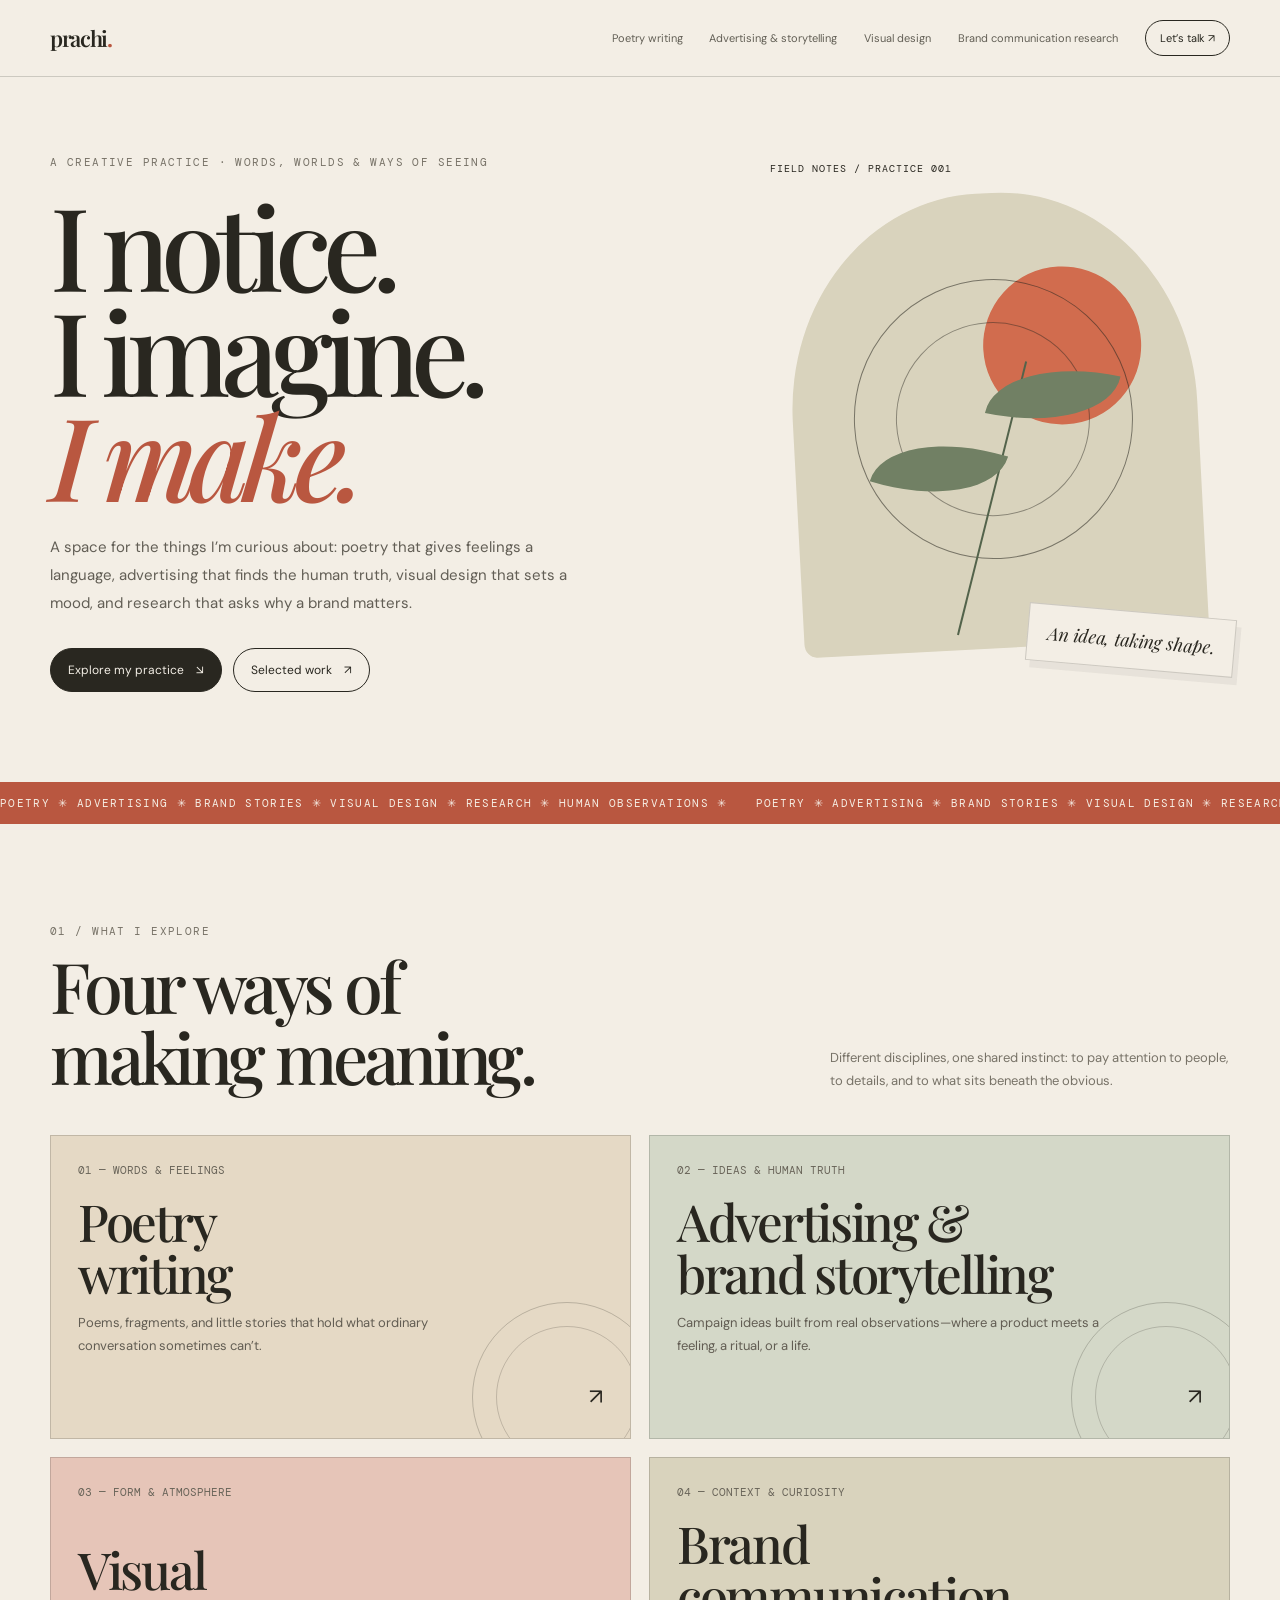
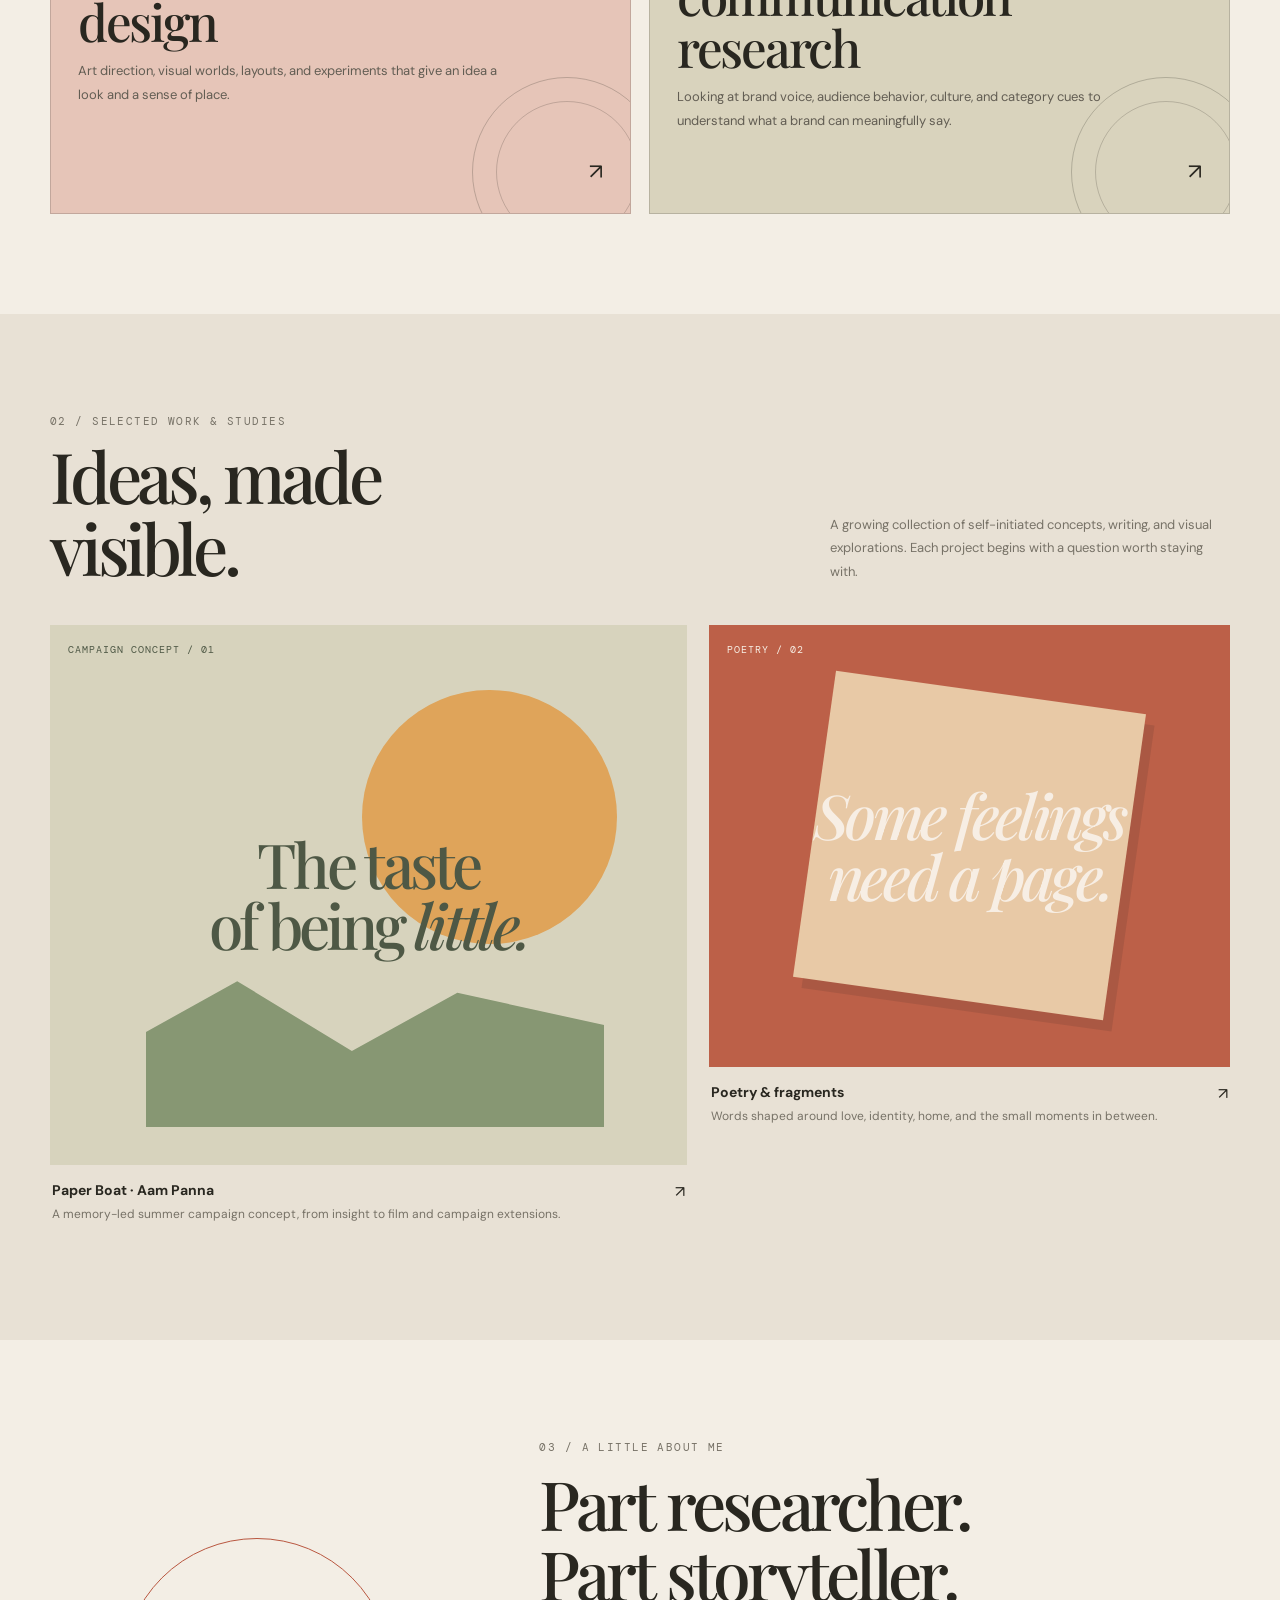
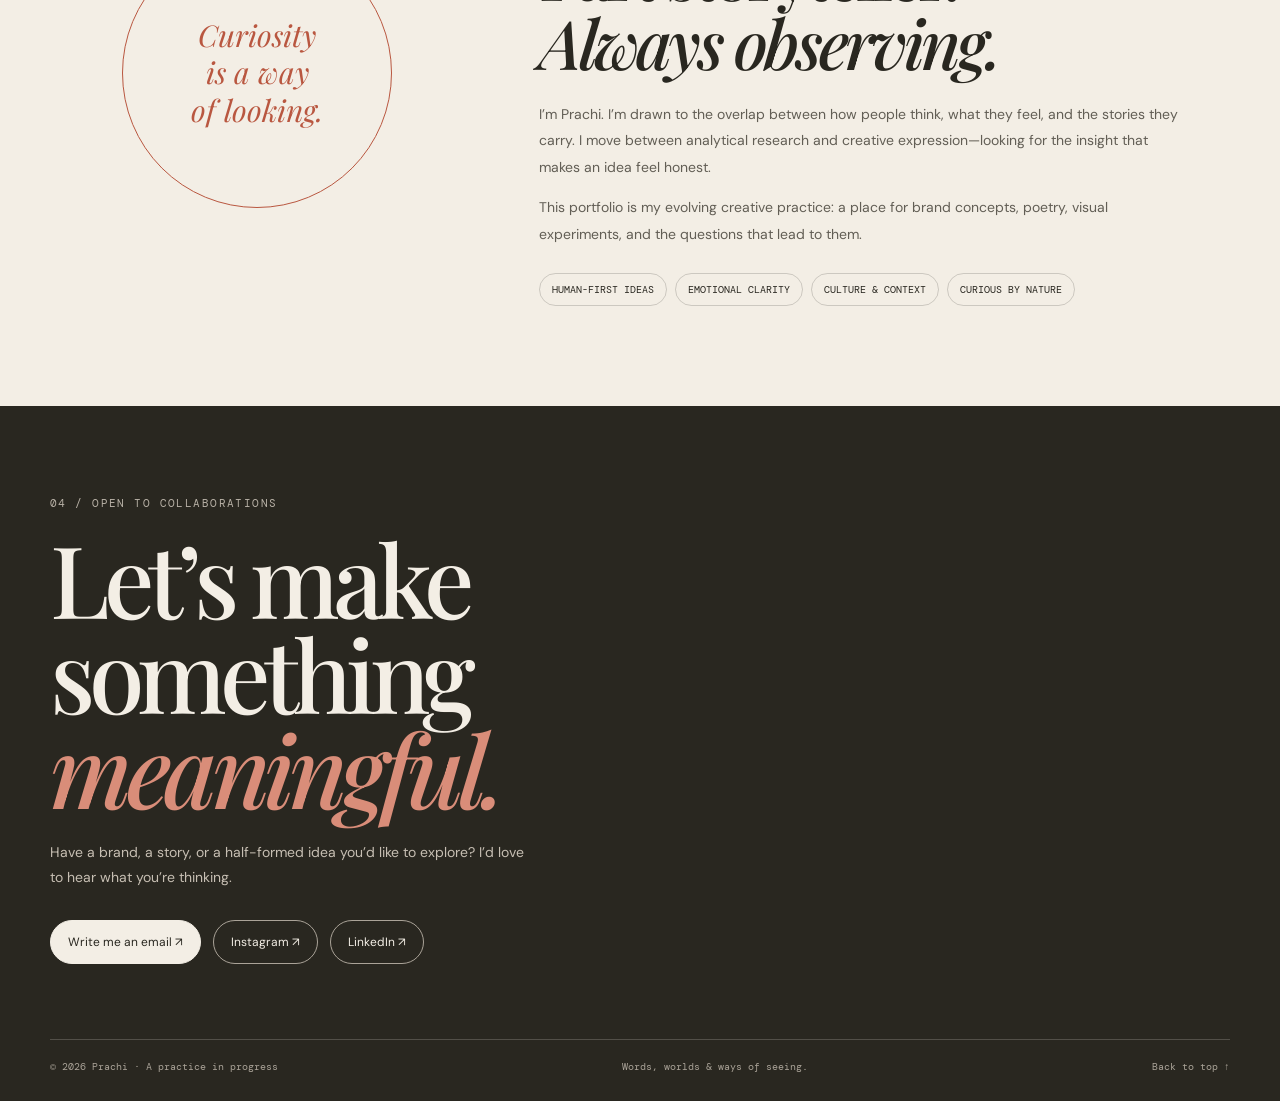
==== commit 40b365c0: "home page changes" ====
--- a/index.html
+++ b/index.html
@@ -1,227 +1,188 @@
 <!-- from pathlib import Path
 
-paperboat = r''' -->
+html = r''' -->
 <!DOCTYPE html>
 <html lang="en">
 <head>
   <meta charset="UTF-8">
   <meta name="viewport" content="width=device-width, initial-scale=1.0">
-  <meta name="theme-color" content="#f4efe6">
-  <meta name="description" content="A self-initiated creative campaign concept for Paper Boat Aam Panna by Prachi.">
-  <title>Paper Boat — The Taste of Being Little | Prachi</title>
+  <meta name="theme-color" content="#f3eee5">
+  <meta name="description" content="Prachi's creative practice across poetry, advertising, brand storytelling, visual design and brand communication research.">
+  <title>Prachi — Words, Worlds & Ways of Seeing</title>
   <link rel="preconnect" href="https://fonts.googleapis.com">
   <link rel="preconnect" href="https://fonts.gstatic.com" crossorigin>
   <link href="https://fonts.googleapis.com/css2?family=DM+Mono:wght@400;500&family=DM+Sans:wght@400;500;600;700&family=Playfair+Display:ital,wght@0,500;0,600;0,700;1,500;1,600&display=swap" rel="stylesheet">
   <style>
-    :root {
-      --paper:#f4efe6; --ink:#28261f; --muted:#777267; --green:#526348;
-      --mango:#d98b43; --rust:#b9533e; --pale:#e4d7bb; --line:rgba(40,38,31,.18);
-      --serif:"Playfair Display",Georgia,serif; --sans:"DM Sans",Arial,sans-serif; --mono:"DM Mono",monospace;
+    :root{
+      --paper:#f3eee5;--ink:#292720;--muted:#777267;--rust:#b95740;
+      --sage:#66745d;--clay:#d8b9a5;--line:rgba(41,39,32,.19);
+      --serif:"Playfair Display",Georgia,serif;--sans:"DM Sans",Arial,sans-serif;--mono:"DM Mono",monospace;
     }
     *{box-sizing:border-box}
-    html{scroll-behavior:smooth}
+    html{scroll-behavior:smooth;scroll-padding-top:90px}
     body{margin:0;background:var(--paper);color:var(--ink);font-family:var(--sans)}
     a{color:inherit;text-decoration:none}
-    .wrap{width:min(1120px,calc(100% - 48px));margin:auto}
-    .mono,.eyebrow{font:11px var(--mono);letter-spacing:.12em;text-transform:uppercase}
-    .muted{color:var(--muted)}
-    .topbar{display:flex;justify-content:space-between;align-items:center;padding:24px 0;border-bottom:1px solid var(--line)}
-    .brand{font:600 20px var(--serif);letter-spacing:-.04em}.brand span{color:var(--rust)}
-    .back{font-size:12px;color:var(--muted)}.back:hover{color:var(--rust)}
-    .hero{padding:80px 0 65px;display:grid;grid-template-columns:1.15fr .85fr;gap:55px;align-items:center}
-    .hero h1{font:600 clamp(56px,8vw,104px)/.94 var(--serif);letter-spacing:-.065em;margin:22px 0}
-    .hero h1 em{font-weight:500;color:var(--green)}
-    .dek{font-size:17px;line-height:1.8;max-width:560px;color:#625e54}
-    .hero-visual{position:relative;min-height:440px;background:#d7d3bd;overflow:hidden;display:grid;place-items:center}
-    .sun{position:absolute;width:190px;height:190px;background:#e6a65d;border-radius:50%;top:45px;right:40px}
-    .horizon{position:absolute;bottom:0;left:0;right:0;height:43%;background:#8b9a70;clip-path:polygon(0 32%,20% 10%,42% 38%,62% 0,82% 25%,100% 8%,100% 100%,0 100%)}
-    .water{position:absolute;bottom:0;height:20%;width:100%;background:#a9b7a2}
-    .paperboat{position:absolute;left:22%;bottom:23%;width:190px;height:100px;background:#f4efe6;clip-path:polygon(0 15%,50% 100%,100% 15%,50% 42%);transform:rotate(-5deg);filter:drop-shadow(8px 10px 0 rgba(40,38,31,.12))}
-    .hero-stamp{position:absolute;left:20px;top:20px;color:#5e6250}
-    .visual-caption{position:absolute;right:18px;bottom:15px;font:italic 17px var(--serif);color:#f4efe6}
-    .meta{display:flex;flex-wrap:wrap;gap:8px;margin-top:26px}
-    .meta span{border:1px solid var(--line);border-radius:50px;padding:8px 11px;font:10px var(--mono);letter-spacing:.06em;text-transform:uppercase}
-    .disclaimer{margin-top:20px;font-size:11px;line-height:1.6;color:var(--muted);max-width:500px}
-    .band{background:var(--green);color:#f6efe3;padding:18px 0;overflow:hidden}
-    .band p{margin:0;text-align:center;font:italic clamp(20px,3vw,34px) var(--serif)}
-    section{padding:90px 0}
-    .section-title{display:grid;grid-template-columns:.65fr 1.35fr;gap:35px;margin-bottom:40px}
-    .section-title h2{font:500 clamp(38px,5.5vw,66px)/1.03 var(--serif);letter-spacing:-.05em;margin:12px 0}
-    .section-title p{color:var(--muted);font-size:14px;line-height:1.8;max-width:650px;margin:10px 0}
-    .insight{background:#e8dfcf}
-    .insight-grid{display:grid;grid-template-columns:1fr 1fr;gap:22px}
-    .insight-card{padding:30px;border:1px solid rgba(40,38,31,.16);min-height:240px}
-    .insight-card h3{font:italic 30px var(--serif);margin:20px 0 12px}
-    .insight-card p{font-size:14px;line-height:1.8;color:#615c51;margin:0}
-    .big-quote{font:italic clamp(28px,4vw,48px)/1.2 var(--serif);max-width:850px;margin:35px 0 0}
-    .storyboard{display:grid;grid-template-columns:repeat(3,1fr);gap:16px}
-    .scene{border:1px solid var(--line);background:#f9f5ed}
-    .scene-art{aspect-ratio:1.04;position:relative;overflow:hidden;display:grid;place-items:center}
-    .scene-art .number{position:absolute;top:14px;left:15px;font:10px var(--mono);letter-spacing:.1em}
-    .scene-art .artline{position:absolute;left:0;right:0;bottom:0;height:30%;background:#899471}
-    .scene-art .circle{position:absolute;width:28%;aspect-ratio:1;border-radius:50%;background:#e4a95f;top:16%;right:15%}
-    .scene-art .kid{position:absolute;bottom:23%;left:40%;width:19%;height:35%;background:#b65b45;border-radius:50% 50% 20% 20%}
-    .scene-art .head{position:absolute;bottom:54%;left:43%;width:13%;aspect-ratio:1;border-radius:50%;background:#8d5c3e}
-    .scene-art .boat{position:absolute;bottom:17%;left:15%;width:32%;height:22%;background:#f5efe5;clip-path:polygon(0 0,50% 100%,100% 0,50% 32%)}
-    .scene:nth-child(2) .scene-art{background:#d8c3a0}
-    .scene:nth-child(2) .artline{background:#b7a17d;height:42%}
-    .scene:nth-child(2) .circle{background:#d87a4d;right:10%;top:10%}
-    .scene:nth-child(2) .kid{background:#66765b;left:25%;height:29%;bottom:33%}
-    .scene:nth-child(2) .head{left:28%;bottom:60%}
-    .scene:nth-child(2) .boat{left:55%;bottom:25%;transform:rotate(8deg)}
-    .scene:nth-child(3) .scene-art{background:#b8c0a5}
-    .scene:nth-child(3) .artline{background:#8c9b78;height:23%}
-    .scene:nth-child(3) .circle{width:20%;top:20%;right:20%;background:#f1d19a}
-    .scene:nth-child(3) .kid{background:#d17a4d;left:65%;height:34%;bottom:23%}
-    .scene:nth-child(3) .head{left:68%;bottom:56%}
-    .scene:nth-child(3) .boat{left:23%;bottom:20%;width:38%;height:25%}
-    .scene-copy{padding:22px}
-    .scene-copy h3{font:italic 25px var(--serif);margin:10px 0}
-    .scene-copy p{font-size:13px;line-height:1.75;color:var(--muted);margin:0}
-    .script{background:#d7d3bd}
-    .script-box{max-width:850px;margin:auto;padding:clamp(28px,6vw,65px);border:1px solid rgba(40,38,31,.2);background:#e7e2d2}
-    .script-box h3{font:italic 35px var(--serif);margin:0 0 25px}
-    .script-box p{font:16px/1.9 var(--serif);margin:0 0 16px}
-    .script-box .direction{font:10px var(--mono);letter-spacing:.12em;text-transform:uppercase;color:var(--green);margin:24px 0 8px}
-    .campaign-grid{display:grid;grid-template-columns:repeat(2,1fr);gap:18px}
-    .campaign-card{padding:28px;border:1px solid var(--line);min-height:220px}
-    .campaign-card:nth-child(2){background:#e4d7bb}
-    .campaign-card:nth-child(3){background:#d8dfd0}
-    .campaign-card:nth-child(4){background:#e7c7b8}
-    .campaign-card h3{font:italic 29px var(--serif);margin:18px 0 12px}
-    .campaign-card p{font-size:13px;line-height:1.8;color:#625d53;margin:0}
-    .closing{background:var(--rust);color:#f8eee2;padding:80px 0}
-    .closing h2{font:500 clamp(42px,7vw,82px)/1 var(--serif);letter-spacing:-.06em;margin:20px 0}
-    .closing p{max-width:650px;color:#f1d9ce;font-size:14px;line-height:1.8}
-    .closing .btn{display:inline-block;border:1px solid #f8eee2;border-radius:99px;padding:13px 17px;font-size:12px;margin-top:18px}
-    footer{padding:22px 0;display:flex;justify-content:space-between;gap:15px;font:10px var(--mono);color:var(--muted)}
-    @media(max-width:760px){
-      .wrap{width:calc(100% - 32px)}.hero{grid-template-columns:1fr;padding:55px 0;gap:30px}
-      .hero-visual{min-height:340px}.section-title{grid-template-columns:1fr;gap:8px}
-      .storyboard{grid-template-columns:1fr}.scene-art{aspect-ratio:1.25}
-      .insight-grid,.campaign-grid{grid-template-columns:1fr}section{padding:65px 0}
-      footer{flex-direction:column}
+    .wrap{width:min(1180px,calc(100% - 52px));margin:0 auto}
+    .eyebrow{font:11px var(--mono);letter-spacing:.13em;text-transform:uppercase;color:var(--muted)}
+    .nav{position:sticky;top:0;z-index:20;background:rgba(243,238,229,.94);backdrop-filter:blur(12px);border-bottom:1px solid var(--line)}
+    .nav-inner{display:flex;align-items:center;justify-content:space-between;gap:24px;min-height:76px}
+    .logo{font:600 22px var(--serif);letter-spacing:-.06em;white-space:nowrap}.logo b{color:var(--rust)}
+    .navlinks{display:flex;align-items:center;gap:clamp(12px,2.1vw,28px);font-size:11px;color:#625e55}
+    .navlinks a{transition:color .2s}.navlinks a:hover{color:var(--rust)}
+    .navlinks .contact-link{border:1px solid var(--ink);border-radius:30px;padding:10px 14px;color:var(--ink)}
+    .hero{min-height:680px;display:grid;grid-template-columns:1.12fr .88fr;align-items:center;gap:55px;padding:78px 0 90px}
+    .hero h1{font:500 clamp(62px,9vw,116px)/.91 var(--serif);letter-spacing:-.075em;margin:23px 0 28px}
+    .hero h1 em{color:var(--rust);font-weight:500}
+    .hero-copy{font-size:15px;line-height:1.85;color:#625e55;max-width:520px}
+    .hero-actions{display:flex;flex-wrap:wrap;gap:11px;margin-top:30px}
+    .button{display:inline-flex;align-items:center;gap:12px;border:1px solid var(--ink);border-radius:50px;padding:13px 17px;font-size:12px;transition:transform .2s,background .2s}
+    .button:hover{transform:translateY(-2px)}.button.dark{background:var(--ink);color:var(--paper)}
+    .hero-art{position:relative;aspect-ratio:.88;max-width:460px;width:100%;justify-self:end}
+    .art-base{position:absolute;inset:6% 7% 7% 5%;background:#d9d3bd;border-radius:48% 48% 3% 3%;overflow:hidden;transform:rotate(-3deg)}
+    .art-sun{position:absolute;width:39%;aspect-ratio:1;border-radius:50%;background:#d16c4e;right:13%;top:17%}
+    .art-ring{position:absolute;width:69%;aspect-ratio:1;border:1px solid rgba(41,39,32,.55);border-radius:50%;left:15%;top:19%}
+    .art-ring:after{content:"";position:absolute;inset:15%;border:1px solid rgba(41,39,32,.45);border-radius:50%}
+    .art-stem{position:absolute;width:2px;height:62%;background:#53634b;bottom:2%;left:48%;transform:rotate(17deg)}
+    .art-leaf{position:absolute;width:31%;height:14%;background:#718064;border-radius:100% 0 100% 0}
+    .art-leaf.a{left:20%;bottom:33%;transform:rotate(20deg)}.art-leaf.b{left:49%;bottom:48%;transform:rotate(195deg)}
+    .art-note{position:absolute;right:-1%;bottom:3%;padding:16px 19px;background:var(--paper);border:1px solid var(--line);font:italic 18px var(--serif);transform:rotate(5deg);box-shadow:5px 7px 0 rgba(41,39,32,.06)}
+    .art-mark{position:absolute;top:0;left:0;font:10px var(--mono);letter-spacing:.1em}
+    .marquee{background:var(--rust);color:#f6eee4;padding:14px 0;overflow:hidden}
+    .marquee-track{display:flex;width:max-content;gap:28px;animation:slide 30s linear infinite;font:11px var(--mono);letter-spacing:.12em;text-transform:uppercase}
+    .marquee-track span{white-space:nowrap}@keyframes slide{to{transform:translateX(-50%)}}
+    section.content{padding:100px 0}
+    .section-head{display:flex;justify-content:space-between;align-items:end;gap:35px;margin-bottom:42px}
+    .section-head h2{font:500 clamp(40px,5.6vw,70px)/1.02 var(--serif);letter-spacing:-.06em;margin:12px 0 0}
+    .section-head p{max-width:400px;font-size:13px;line-height:1.8;color:var(--muted);margin:0}
+    .discipline-grid{display:grid;grid-template-columns:repeat(2,1fr);gap:18px}
+    .discipline{min-height:300px;padding:27px;position:relative;overflow:hidden;border:1px solid var(--line);display:flex;flex-direction:column;justify-content:space-between;transition:transform .25s}
+    .discipline:hover{transform:translateY(-4px)}
+    .discipline:nth-child(1){background:#e5d9c5}.discipline:nth-child(2){background:#d4d8c8}
+    .discipline:nth-child(3){background:#e6c5b8}.discipline:nth-child(4){background:#d9d3bd}
+    .discipline .num{font:11px var(--mono);color:#696459}
+    .discipline h3{font:500 clamp(32px,4vw,51px)/1.02 var(--serif);letter-spacing:-.045em;margin:18px 0 12px;max-width:440px}
+    .discipline p{max-width:430px;font-size:13px;line-height:1.8;color:#625d53;margin:0}
+    .discipline .link{align-self:flex-end;font-size:22px;margin-top:25px}
+    .discipline .decor{position:absolute;right:-32px;bottom:-54px;width:190px;height:190px;border:1px solid rgba(41,39,32,.23);border-radius:50%;pointer-events:none}
+    .discipline .decor:after{content:"";position:absolute;inset:23px;border:1px solid rgba(41,39,32,.2);border-radius:50%}
+    .selected{background:#e8e1d5}
+    .projects{display:grid;grid-template-columns:1.1fr .9fr;gap:22px}
+    .project{display:block}
+    .project-visual{position:relative;min-height:350px;aspect-ratio:1.18;overflow:hidden;display:grid;place-items:center;padding:25px;transition:transform .25s}
+    .project:hover .project-visual{transform:translateY(-4px)}
+    .project-visual h3{font:500 clamp(34px,5vw,62px)/.98 var(--serif);letter-spacing:-.06em;text-align:center;position:relative;z-index:2}
+    .project-visual .tag{position:absolute;top:18px;left:18px;font:10px var(--mono);letter-spacing:.1em;text-transform:uppercase}
+    .paperboat-visual{background:#d7d3bd;color:#4e5845}
+    .paperboat-visual:before{content:"";position:absolute;width:40%;aspect-ratio:1;background:#dfa45a;border-radius:50%;right:11%;top:12%}
+    .paperboat-visual:after{content:"";position:absolute;bottom:7%;left:15%;width:72%;height:27%;background:#879773;clip-path:polygon(0 35%,20% 0,45% 48%,68% 8%,100% 30%,100% 100%,0 100%)}
+    .poetry-visual{background:#bc6048;color:#f7eee4}
+    .poetry-visual:before{content:"";position:absolute;width:60%;height:70%;background:#e8c9a6;transform:rotate(8deg);box-shadow:10px 10px 0 rgba(41,39,32,.12)}
+    .poetry-visual h3{font-style:italic}
+    .project-info{display:flex;justify-content:space-between;gap:16px;padding:16px 2px}
+    .project-info h4{font-size:14px;margin:0 0 6px}.project-info p{font-size:12px;color:var(--muted);line-height:1.65;margin:0}
+    .about-grid{display:grid;grid-template-columns:.75fr 1.25fr;gap:75px;align-items:center}
+    .seal{width:min(270px,100%);aspect-ratio:1;border:1px solid var(--rust);border-radius:50%;display:grid;place-items:center;text-align:center;color:var(--rust);transform:rotate(-10deg);margin:auto}
+    .seal span{font:italic 30px/1.25 var(--serif)}
+    .about-copy h2{font:500 clamp(40px,5.5vw,68px)/1.02 var(--serif);letter-spacing:-.055em;margin:14px 0 24px}
+    .about-copy p{font-size:14px;line-height:1.9;color:#625e55;max-width:650px}
+    .pill-list{display:flex;flex-wrap:wrap;gap:8px;margin-top:25px}.pill-list span{border:1px solid var(--line);border-radius:50px;padding:9px 12px;font:10px var(--mono);text-transform:uppercase}
+    .contact{background:var(--ink);color:var(--paper);padding:90px 0 28px}
+    .contact .eyebrow{color:#b8b1a6}.contact h2{font:500 clamp(52px,8vw,100px)/.95 var(--serif);letter-spacing:-.065em;margin:20px 0 25px;max-width:850px}
+    .contact h2 em{color:#d98d79}.contact p{font-size:14px;line-height:1.8;color:#c7bfb3;max-width:480px}
+    .contact-actions{display:flex;gap:12px;flex-wrap:wrap;margin:30px 0 75px}.contact .button{border-color:#aaa398}.contact .button.dark{background:var(--paper);color:var(--ink);border-color:var(--paper)}
+    footer{border-top:1px solid rgba(243,238,229,.2);padding-top:20px;display:flex;justify-content:space-between;gap:15px;font:10px var(--mono);color:#aaa398}
+    .reveal{opacity:0;transform:translateY(18px);transition:opacity .7s ease,transform .7s ease}.reveal.visible{opacity:1;transform:none}
+    @media(max-width:800px){
+      .wrap{width:calc(100% - 34px)}.nav-inner{align-items:flex-start;padding:16px 0;flex-direction:column;gap:12px}
+      .navlinks{width:100%;overflow-x:auto;padding-bottom:3px;gap:17px;white-space:nowrap}.navlinks .contact-link{padding:8px 11px}
+      .hero{grid-template-columns:1fr;min-height:unset;padding:60px 0 70px;gap:35px}.hero h1{font-size:clamp(60px,15vw,92px)}
+      .hero-art{justify-self:center;max-width:350px}.section-head{display:block}.section-head p{margin-top:18px}
+      section.content{padding:70px 0}.discipline-grid,.projects,.about-grid{grid-template-columns:1fr;gap:16px}
+      .about-grid{gap:35px}.seal{max-width:220px}.project-visual{min-height:290px}
+      .contact{padding-top:70px}footer{flex-direction:column}
     }
+    @media(prefers-reduced-motion:reduce){*,*::before,*::after{scroll-behavior:auto!important;animation:none!important;transition:none!important}.reveal{opacity:1;transform:none}}
   </style>
 </head>
 <body>
-  <header class="wrap topbar">
-    <a class="brand" href="index.html">prachi<span>.</span></a>
-    <a class="back" href="index.html#work">← Back to selected work</a>
+  <header class="nav">
+    <div class="wrap nav-inner">
+      <a class="logo" href="#home">prachi<b>.</b></a>
+      <nav class="navlinks" aria-label="Main navigation">
+        <a href="#poetry">Poetry writing</a>
+        <a href="#advertising">Advertising & storytelling</a>
+        <a href="#visual-design">Visual design</a>
+        <a href="#research">Brand communication research</a>
+        <a class="contact-link" href="#contact">Let’s talk ↗</a>
+      </nav>
+    </div>
   </header>
 
-  <main>
+  <main id="home">
     <section class="wrap hero">
       <div>
-        <div class="eyebrow">Self-initiated concept · Brand storytelling</div>
-        <h1>The taste<br>of being <em>little.</em></h1>
-        <p class="dek">A Paper Boat Aam Panna campaign concept about the summers we remember—not because they were perfect, but because we were little enough to live inside them.</p>
-        <div class="meta"><span>Brand · Paper Boat</span><span>Product · Aam Panna</span><span>Format · Film + social</span></div>
-        <p class="disclaimer">An independent, speculative portfolio concept. Not commissioned by, affiliated with, or endorsed by Paper Boat.</p>
+        <div class="eyebrow">A creative practice · Words, worlds & ways of seeing</div>
+        <h1>I notice.<br>I imagine.<br><em>I make.</em></h1>
+        <p class="hero-copy">A space for the things I’m curious about: poetry that gives feelings a language, advertising that finds the human truth, visual design that sets a mood, and research that asks why a brand matters.</p>
+        <div class="hero-actions"><a class="button dark" href="#disciplines">Explore my practice <span>↘</span></a><a class="button" href="#selected-work">Selected work <span>↗</span></a></div>
       </div>
-      <div class="hero-visual" aria-label="Illustrated summer scene with a paper boat">
-        <span class="hero-stamp mono">CREATIVE STUDY / 01</span>
-        <div class="sun"></div><div class="horizon"></div><div class="water"></div><div class="paperboat"></div>
-        <span class="visual-caption">Some summers stay.</span>
+      <div class="hero-art" aria-label="Abstract botanical artwork in warm colors">
+        <div class="art-mark">FIELD NOTES / PRACTICE 001</div>
+        <div class="art-base"><div class="art-sun"></div><div class="art-ring"></div><div class="art-stem"></div><div class="art-leaf a"></div><div class="art-leaf b"></div></div>
+        <div class="art-note">An idea, taking shape.</div>
       </div>
     </section>
 
-    <div class="band"><div class="wrap"><p>“A little sip. A whole summer, remembered.”</p></div></div>
+    <div class="marquee" aria-hidden="true"><div class="marquee-track"><span>Poetry ✳ Advertising ✳ Brand stories ✳ Visual design ✳ Research ✳ Human observations ✳</span><span>Poetry ✳ Advertising ✳ Brand stories ✳ Visual design ✳ Research ✳ Human observations ✳</span></div></div>
 
-    <section class="insight">
-      <div class="wrap">
-        <div class="section-title">
-          <div><div class="eyebrow">01 / The starting point</div><h2>What if nostalgia<br>wasn’t a place?</h2></div>
-          <div><p>We often remember childhood through tiny sensory details: the sharp taste of raw mango, a paper boat floating in the first rain, the afternoon fan, a voice calling us home.</p><p>The campaign takes Aam Panna beyond refreshment and places it inside a familiar emotional moment—summer, seen through the eyes of a child.</p></div>
-        </div>
-        <div class="insight-grid">
-          <article class="insight-card"><span class="eyebrow">Human insight</span><h3>We don’t miss being young every day.</h3><p>We miss the small, unplanned moments when time felt generous: one more game, one more sip, one more minute outside.</p></article>
-          <article class="insight-card"><span class="eyebrow">Brand opportunity</span><h3>Make the memory tangible.</h3><p>Use the familiar taste of aam panna as a gentle doorway into a summer memory—without making the product promise to bring childhood back.</p></article>
-        </div>
-        <p class="big-quote">“The taste of being little.”</p>
+    <section class="content wrap" id="disciplines">
+      <div class="section-head reveal"><div><div class="eyebrow">01 / What I explore</div><h2>Four ways of<br>making meaning.</h2></div><p>Different disciplines, one shared instinct: to pay attention to people, to details, and to what sits beneath the obvious.</p></div>
+      <div class="discipline-grid">
+        <a class="discipline reveal" id="poetry" href="#selected-work"><span class="num">01 — WORDS & FEELINGS</span><div><h3>Poetry<br>writing</h3><p>Poems, fragments, and little stories that hold what ordinary conversation sometimes can’t.</p></div><span class="link">↗</span><div class="decor"></div></a>
+        <a class="discipline reveal" id="advertising" href="#selected-work"><span class="num">02 — IDEAS & HUMAN TRUTH</span><div><h3>Advertising &<br>brand storytelling</h3><p>Campaign ideas built from real observations—where a product meets a feeling, a ritual, or a life.</p></div><span class="link">↗</span><div class="decor"></div></a>
+        <a class="discipline reveal" id="visual-design" href="#selected-work"><span class="num">03 — FORM & ATMOSPHERE</span><div><h3>Visual<br>design</h3><p>Art direction, visual worlds, layouts, and experiments that give an idea a look and a sense of place.</p></div><span class="link">↗</span><div class="decor"></div></a>
+        <a class="discipline reveal" id="research" href="#selected-work"><span class="num">04 — CONTEXT & CURIOSITY</span><div><h3>Brand communication<br>research</h3><p>Looking at brand voice, audience behavior, culture, and category cues to understand what a brand can meaningfully say.</p></div><span class="link">↗</span><div class="decor"></div></a>
       </div>
     </section>
 
-    <section class="wrap">
-      <div class="section-title">
-        <div><div class="eyebrow">02 / The film</div><h2>Three scenes.<br>One summer.</h2></div>
-        <div><p>A 30–40 second film, told in warm, tactile fragments. The camera stays close to the small things. No big speech. Just the texture of a day that feels familiar.</p></div>
-      </div>
-      <div class="storyboard">
-        <article class="scene">
-          <div class="scene-art"><span class="number">SCENE 01 / 00:00–00:10</span><div class="circle"></div><div class="artline"></div><div class="head"></div><div class="kid"></div><div class="boat"></div></div>
-          <div class="scene-copy"><span class="eyebrow">The afternoon</span><h3>“Bas paanch minute aur.”</h3><p>A child sits in the courtyard, making a paper boat from an old notebook page. Sunlight is strong; the ceiling fan hums in the background. Someone calls from inside. The child asks for five more minutes.</p></div>
-        </article>
-        <article class="scene">
-          <div class="scene-art"><span class="number">SCENE 02 / 00:10–00:25</span><div class="circle"></div><div class="artline"></div><div class="head"></div><div class="kid"></div><div class="boat"></div></div>
-          <div class="scene-copy"><span class="eyebrow">The little ritual</span><h3>Aam panna. A paper boat.</h3><p>A glass of aam panna appears beside the child. The first sip, the sour-sweet expression, the boat placed into a shallow stream of rainwater. Let the sound design carry the memory.</p></div>
-        </article>
-        <article class="scene">
-          <div class="scene-art"><span class="number">SCENE 03 / 00:25–00:40</span><div class="circle"></div><div class="artline"></div><div class="head"></div><div class="kid"></div><div class="boat"></div></div>
-          <div class="scene-copy"><span class="eyebrow">The return</span><h3>Some things stay with us.</h3><p>Match cut to an adult hand holding Paper Boat Aam Panna near a window on a hot day. A paper boat sits on the desk. The sound of a distant call home lingers.</p></div>
-        </article>
-      </div>
-    </section>
-
-    <section class="script">
+    <section class="content selected" id="selected-work">
       <div class="wrap">
-        <div class="section-title">
-          <div><div class="eyebrow">03 / Script & sound</div><h2>Let the feeling<br>do the talking.</h2></div>
-          <div><p>Keep the voiceover sparse. The film should feel like a memory someone stumbled into—not an explanation of the product.</p></div>
-        </div>
-        <div class="script-box">
-          <h3>Voiceover — draft</h3>
-          <p class="direction">VO · Warm, intimate, unhurried</p>
-          <p>“Garmi ki chhuttiyaan…”</p>
-          <p>“Jab paanch minute aur mil jaate the.”</p>
-          <p>“Jab baarish ka paani bhi samandar lagta tha.”</p>
-          <p>“Aur aam panna… bas aam panna nahi tha.”</p>
-          <p>“Woh ek poora mausam tha.”</p>
-          <p class="direction">End frame</p>
-          <p><strong>Paper Boat Aam Panna</strong><br><em>The taste of being little.</em></p>
+        <div class="section-head reveal"><div><div class="eyebrow">02 / Selected work & studies</div><h2>Ideas, made<br>visible.</h2></div><p>A growing collection of self-initiated concepts, writing, and visual explorations. Each project begins with a question worth staying with.</p></div>
+        <div class="projects">
+          <a class="project reveal" href="paperboat.html"><div class="project-visual paperboat-visual"><span class="tag">Campaign concept / 01</span><h3>The taste<br>of being <em>little.</em></h3></div><div class="project-info"><div><h4>Paper Boat · Aam Panna</h4><p>A memory-led summer campaign concept, from insight to film and campaign extensions.</p></div><span>↗</span></div></a>
+          <a class="project reveal" href="#poetry"><div class="project-visual poetry-visual"><span class="tag">Poetry / 02</span><h3>Some feelings<br>need a page.</h3></div><div class="project-info"><div><h4>Poetry & fragments</h4><p>Words shaped around love, identity, home, and the small moments in between.</p></div><span>↗</span></div></a>
         </div>
       </div>
     </section>
 
-    <section class="wrap">
-      <div class="section-title">
-        <div><div class="eyebrow">04 / Campaign world</div><h2>One thought.<br>Many little moments.</h2></div>
-        <div><p>Build a cohesive campaign around the central thought, with different memory-led executions for social, outdoor, and in-store storytelling.</p></div>
-      </div>
-      <div class="campaign-grid">
-        <article class="campaign-card"><span class="eyebrow">Film</span><h3>The taste of being little</h3><p>A 30–40 second hero film, with sensory close-ups and a gentle transition from childhood to adulthood.</p></article>
-        <article class="campaign-card"><span class="eyebrow">Social series</span><h3>“Bas paanch minute aur”</h3><p>Short reels built around childhood summer moments: one more game, one more paper boat, one more sip.</p></article>
-        <article class="campaign-card"><span class="eyebrow">Outdoor / print</span><h3>Some summers stay.</h3><p>Minimal visual: a paper boat, a glass of aam panna, and a line that leaves space for the audience’s own memory.</p></article>
-        <article class="campaign-card"><span class="eyebrow">Participation</span><h3>Tell us your summer.</h3><p>Invite people to share a tiny childhood summer memory. Curate community stories into a digital “summer scrapbook.”</p></article>
+    <section class="content wrap" id="about">
+      <div class="about-grid">
+        <div class="seal reveal"><span>Curiosity<br>is a way<br>of <i>looking.</i></span></div>
+        <div class="about-copy reveal"><div class="eyebrow">03 / A little about me</div><h2>Part researcher.<br>Part storyteller.<br><em>Always observing.</em></h2><p>I’m Prachi. I’m drawn to the overlap between how people think, what they feel, and the stories they carry. I move between analytical research and creative expression—looking for the insight that makes an idea feel honest.</p><p>This portfolio is my evolving creative practice: a place for brand concepts, poetry, visual experiments, and the questions that lead to them.</p><div class="pill-list"><span>Human-first ideas</span><span>Emotional clarity</span><span>Culture & context</span><span>Curious by nature</span></div></div>
       </div>
     </section>
 
-    <section class="wrap">
-      <div class="section-title">
-        <div><div class="eyebrow">05 / Art direction</div><h2>Sun-warmed.<br>Handmade. Familiar.</h2></div>
-        <div><p>Art direction should evoke memory through material and atmosphere—not through a pile of nostalgic props.</p></div>
-      </div>
-      <div class="campaign-grid">
-        <article class="campaign-card"><span class="eyebrow">Palette</span><h3>Mango, paper, monsoon green</h3><p>Warm mango yellow, faded notebook cream, earthy terracotta, and soft leafy green. Slightly imperfect, never overly polished.</p></article>
-        <article class="campaign-card"><span class="eyebrow">Camera</span><h3>Close to the little details</h3><p>Macro textures: condensation, a folded paper edge, fingers holding a glass, water moving around the boat. Natural daylight.</p></article>
-        <article class="campaign-card"><span class="eyebrow">Sound</span><h3>Let the room remember</h3><p>Fan hum, distant neighbourhood sounds, water, a steel glass on a table. Music enters subtly rather than cueing emotion loudly.</p></article>
-        <article class="campaign-card"><span class="eyebrow">Typography</span><h3>Handwritten, not childish</h3><p>Pair a restrained serif headline with handwritten accents. Keep product and brand marks clear in the end frame.</p></article>
-      </div>
-    </section>
-
-    <section class="closing">
-      <div class="wrap">
-        <div class="eyebrow">06 / The idea in one line</div>
-        <h2>Some summers<br>stay on the tongue.</h2>
-        <p>Paper Boat Aam Panna becomes a small sensory reminder of a childhood summer: not a promise to turn back time, but a taste that lets a memory visit.</p>
-        <a class="btn" href="index.html#work">← Back to the portfolio</a>
-      </div>
-    </section>
+    <section class="contact" id="contact"><div class="wrap">
+      <div class="eyebrow">04 / Open to collaborations</div><h2>Let’s make<br>something <em>meaningful.</em></h2><p>Have a brand, a story, or a half-formed idea you’d like to explore? I’d love to hear what you’re thinking.</p>
+      <div class="contact-actions"><a class="button dark" href="mailto:hello@example.com">Write me an email ↗</a><a class="button" href="https://www.instagram.com/" target="_blank" rel="noopener noreferrer">Instagram ↗</a><a class="button" href="https://www.linkedin.com/" target="_blank" rel="noopener noreferrer">LinkedIn ↗</a></div>
+      <footer><span>© <span id="year">2026</span> Prachi · A practice in progress</span><span>Words, worlds & ways of seeing.</span><a href="#home">Back to top ↑</a></footer>
+    </div></section>
   </main>
-  <footer class="wrap"><span>© Prachi · Independent concept study</span><span>Storytelling / Campaign / Art direction</span><a href="#top">Back to top ↑</a></footer>
+  <script>
+    document.getElementById("year").textContent = new Date().getFullYear();
+    const observer = new IntersectionObserver(entries => {
+      entries.forEach(entry => {
+        if (entry.isIntersecting) {
+          entry.target.classList.add("visible");
+          observer.unobserve(entry.target);
+        }
+      });
+    }, { threshold: .12 });
+    document.querySelectorAll(".reveal").forEach(el => observer.observe(el));
+  </script>
 </body>
 </html>
-'''
-<!-- p = Path("/mnt/data/paperboat.html")
-p.write_text(paperboat, encoding="utf-8")
-print(f"Created {p} ({p.stat().st_size:,} bytes)") -->
+<!-- '''
+path = Path("/mnt/data/creative_homepage.html")
+path.write_text(html, encoding="utf-8")
+print(f"Created {path} ({path.stat().st_size:,} bytes)") -->
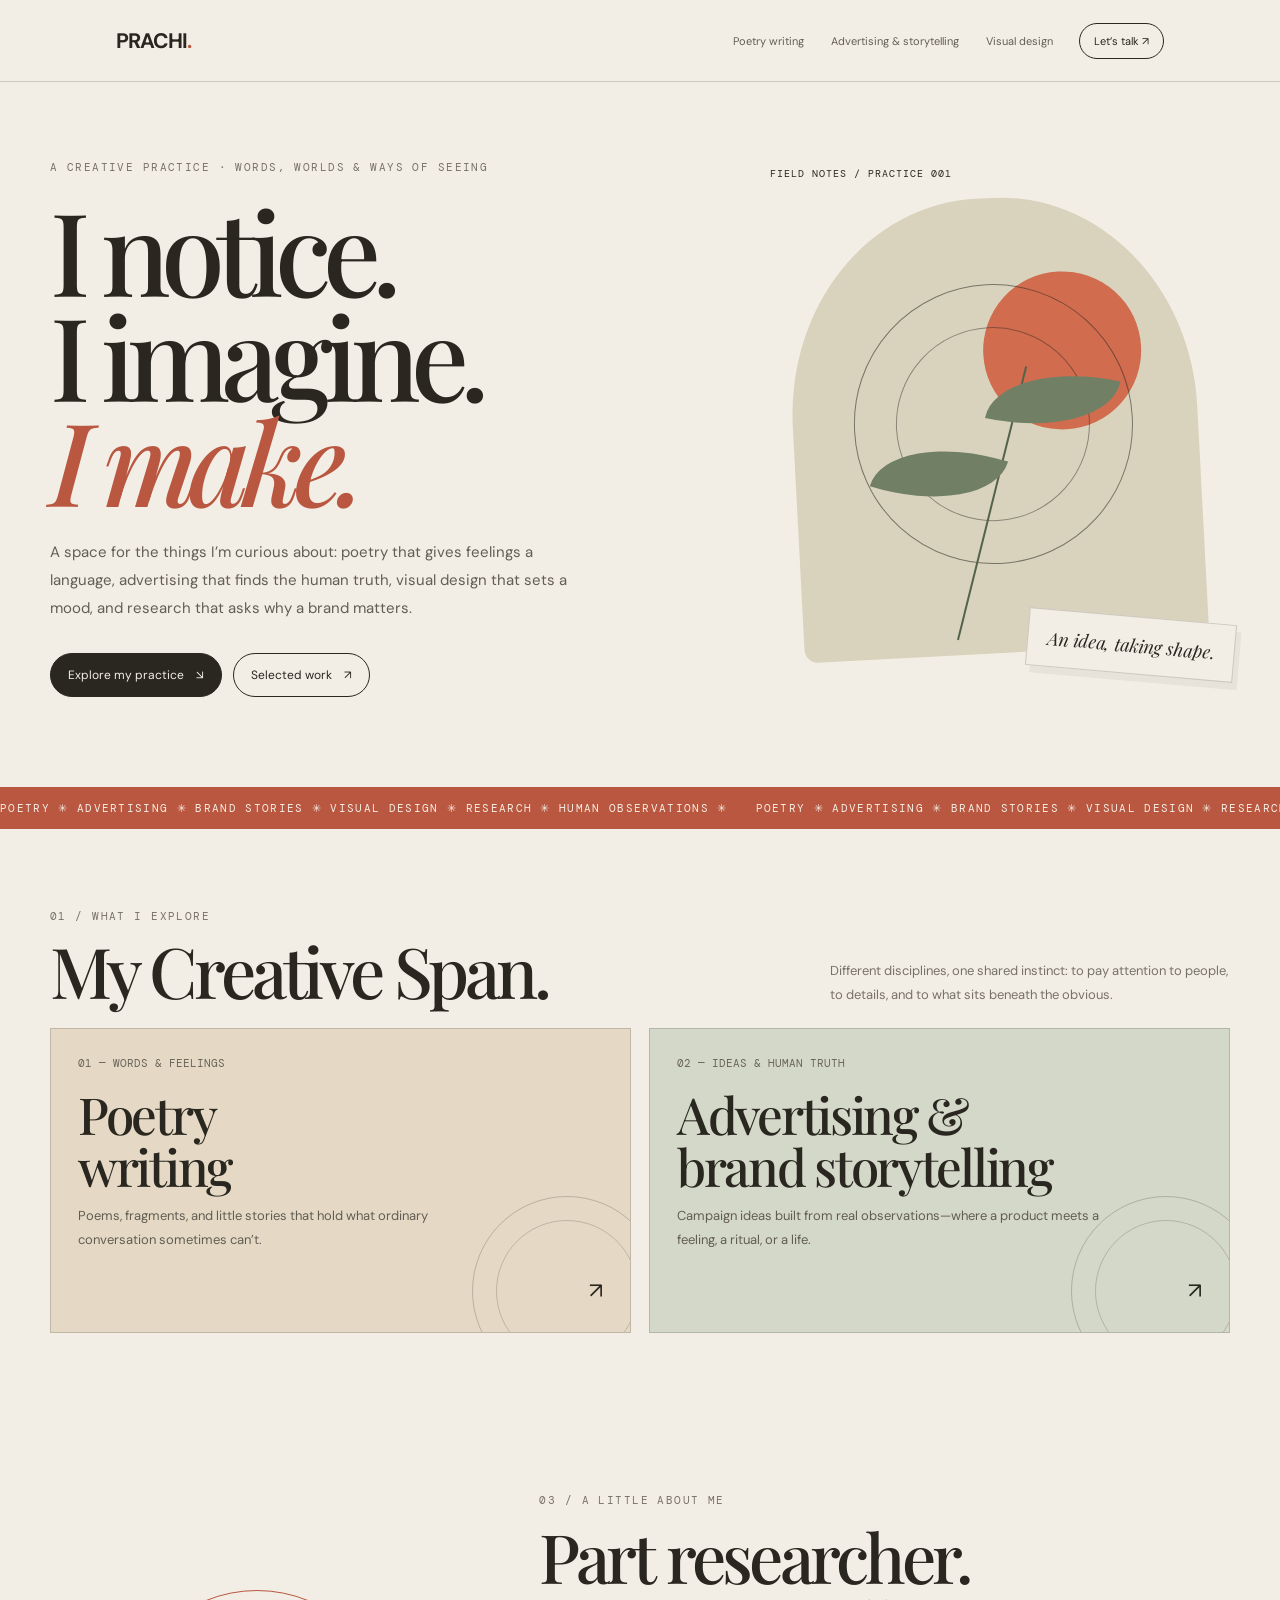
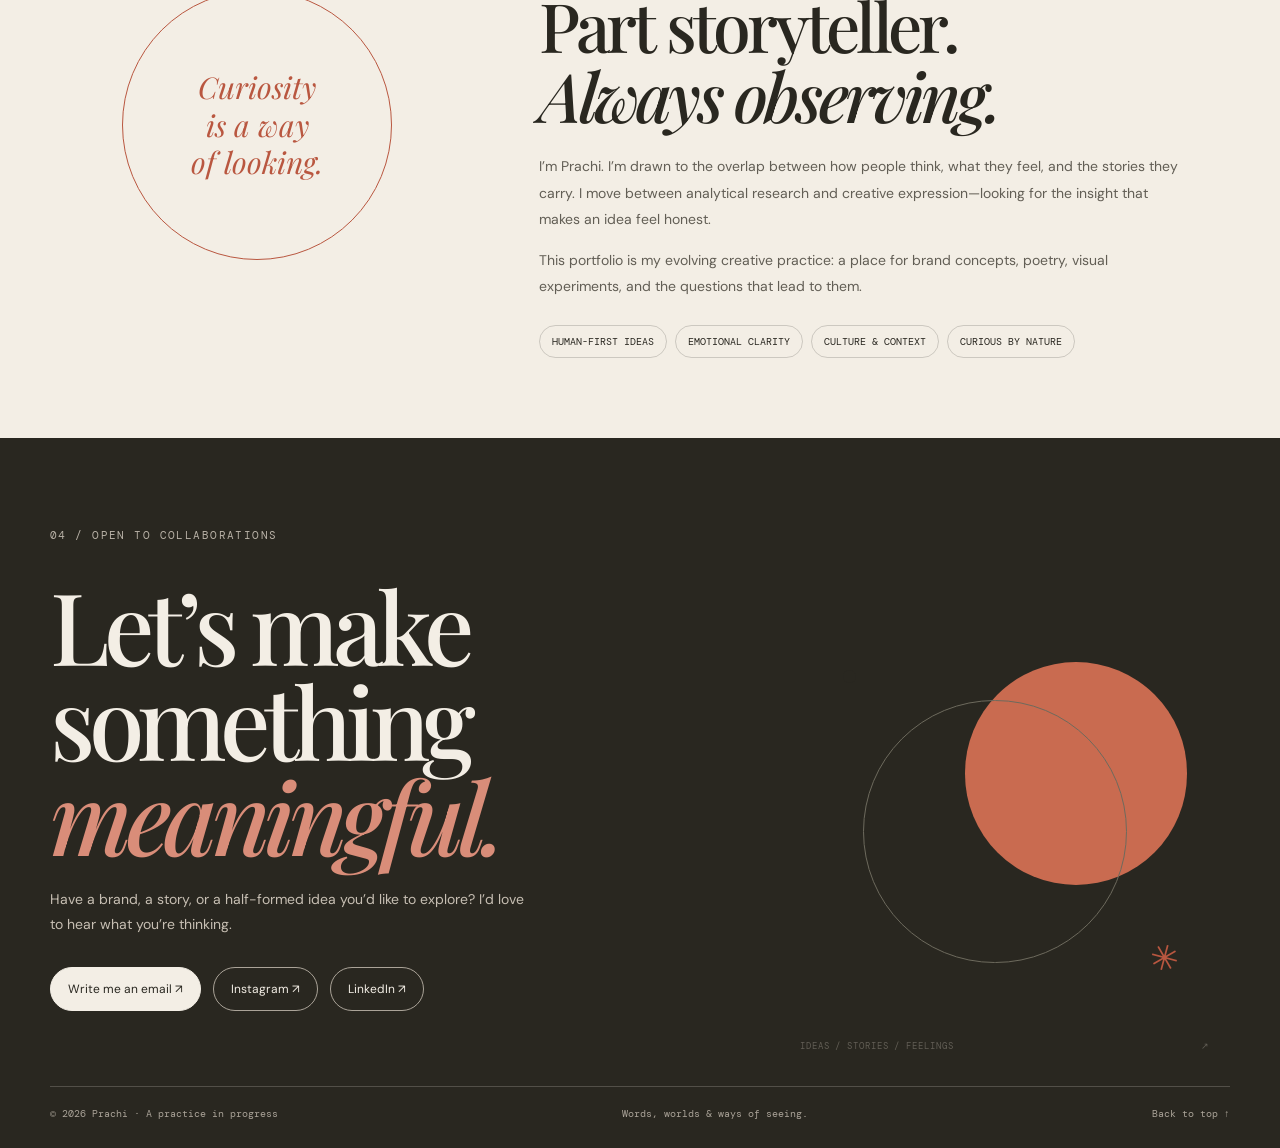
==== commit 0616eeca: "full portfolio" ====
--- a/index.html
+++ b/index.html
@@ -3,116 +3,30 @@
 html = r''' -->
 <!DOCTYPE html>
 <html lang="en">
+
 <head>
   <meta charset="UTF-8">
   <meta name="viewport" content="width=device-width, initial-scale=1.0">
   <meta name="theme-color" content="#f3eee5">
-  <meta name="description" content="Prachi's creative practice across poetry, advertising, brand storytelling, visual design and brand communication research.">
+  <meta name="description"
+    content="Prachi's creative practice across poetry, advertising, brand storytelling, visual design and brand communication research.">
+  <link rel="stylesheet" href="./index.css">
   <title>Prachi — Words, Worlds & Ways of Seeing</title>
   <link rel="preconnect" href="https://fonts.googleapis.com">
   <link rel="preconnect" href="https://fonts.gstatic.com" crossorigin>
-  <link href="https://fonts.googleapis.com/css2?family=DM+Mono:wght@400;500&family=DM+Sans:wght@400;500;600;700&family=Playfair+Display:ital,wght@0,500;0,600;0,700;1,500;1,600&display=swap" rel="stylesheet">
-  <style>
-    :root{
-      --paper:#f3eee5;--ink:#292720;--muted:#777267;--rust:#b95740;
-      --sage:#66745d;--clay:#d8b9a5;--line:rgba(41,39,32,.19);
-      --serif:"Playfair Display",Georgia,serif;--sans:"DM Sans",Arial,sans-serif;--mono:"DM Mono",monospace;
-    }
-    *{box-sizing:border-box}
-    html{scroll-behavior:smooth;scroll-padding-top:90px}
-    body{margin:0;background:var(--paper);color:var(--ink);font-family:var(--sans)}
-    a{color:inherit;text-decoration:none}
-    .wrap{width:min(1180px,calc(100% - 52px));margin:0 auto}
-    .eyebrow{font:11px var(--mono);letter-spacing:.13em;text-transform:uppercase;color:var(--muted)}
-    .nav{position:sticky;top:0;z-index:20;background:rgba(243,238,229,.94);backdrop-filter:blur(12px);border-bottom:1px solid var(--line)}
-    .nav-inner{display:flex;align-items:center;justify-content:space-between;gap:24px;min-height:76px}
-    .logo{font:600 22px var(--serif);letter-spacing:-.06em;white-space:nowrap}.logo b{color:var(--rust)}
-    .navlinks{display:flex;align-items:center;gap:clamp(12px,2.1vw,28px);font-size:11px;color:#625e55}
-    .navlinks a{transition:color .2s}.navlinks a:hover{color:var(--rust)}
-    .navlinks .contact-link{border:1px solid var(--ink);border-radius:30px;padding:10px 14px;color:var(--ink)}
-    .hero{min-height:680px;display:grid;grid-template-columns:1.12fr .88fr;align-items:center;gap:55px;padding:78px 0 90px}
-    .hero h1{font:500 clamp(62px,9vw,116px)/.91 var(--serif);letter-spacing:-.075em;margin:23px 0 28px}
-    .hero h1 em{color:var(--rust);font-weight:500}
-    .hero-copy{font-size:15px;line-height:1.85;color:#625e55;max-width:520px}
-    .hero-actions{display:flex;flex-wrap:wrap;gap:11px;margin-top:30px}
-    .button{display:inline-flex;align-items:center;gap:12px;border:1px solid var(--ink);border-radius:50px;padding:13px 17px;font-size:12px;transition:transform .2s,background .2s}
-    .button:hover{transform:translateY(-2px)}.button.dark{background:var(--ink);color:var(--paper)}
-    .hero-art{position:relative;aspect-ratio:.88;max-width:460px;width:100%;justify-self:end}
-    .art-base{position:absolute;inset:6% 7% 7% 5%;background:#d9d3bd;border-radius:48% 48% 3% 3%;overflow:hidden;transform:rotate(-3deg)}
-    .art-sun{position:absolute;width:39%;aspect-ratio:1;border-radius:50%;background:#d16c4e;right:13%;top:17%}
-    .art-ring{position:absolute;width:69%;aspect-ratio:1;border:1px solid rgba(41,39,32,.55);border-radius:50%;left:15%;top:19%}
-    .art-ring:after{content:"";position:absolute;inset:15%;border:1px solid rgba(41,39,32,.45);border-radius:50%}
-    .art-stem{position:absolute;width:2px;height:62%;background:#53634b;bottom:2%;left:48%;transform:rotate(17deg)}
-    .art-leaf{position:absolute;width:31%;height:14%;background:#718064;border-radius:100% 0 100% 0}
-    .art-leaf.a{left:20%;bottom:33%;transform:rotate(20deg)}.art-leaf.b{left:49%;bottom:48%;transform:rotate(195deg)}
-    .art-note{position:absolute;right:-1%;bottom:3%;padding:16px 19px;background:var(--paper);border:1px solid var(--line);font:italic 18px var(--serif);transform:rotate(5deg);box-shadow:5px 7px 0 rgba(41,39,32,.06)}
-    .art-mark{position:absolute;top:0;left:0;font:10px var(--mono);letter-spacing:.1em}
-    .marquee{background:var(--rust);color:#f6eee4;padding:14px 0;overflow:hidden}
-    .marquee-track{display:flex;width:max-content;gap:28px;animation:slide 30s linear infinite;font:11px var(--mono);letter-spacing:.12em;text-transform:uppercase}
-    .marquee-track span{white-space:nowrap}@keyframes slide{to{transform:translateX(-50%)}}
-    section.content{padding:100px 0}
-    .section-head{display:flex;justify-content:space-between;align-items:end;gap:35px;margin-bottom:42px}
-    .section-head h2{font:500 clamp(40px,5.6vw,70px)/1.02 var(--serif);letter-spacing:-.06em;margin:12px 0 0}
-    .section-head p{max-width:400px;font-size:13px;line-height:1.8;color:var(--muted);margin:0}
-    .discipline-grid{display:grid;grid-template-columns:repeat(2,1fr);gap:18px}
-    .discipline{min-height:300px;padding:27px;position:relative;overflow:hidden;border:1px solid var(--line);display:flex;flex-direction:column;justify-content:space-between;transition:transform .25s}
-    .discipline:hover{transform:translateY(-4px)}
-    .discipline:nth-child(1){background:#e5d9c5}.discipline:nth-child(2){background:#d4d8c8}
-    .discipline:nth-child(3){background:#e6c5b8}.discipline:nth-child(4){background:#d9d3bd}
-    .discipline .num{font:11px var(--mono);color:#696459}
-    .discipline h3{font:500 clamp(32px,4vw,51px)/1.02 var(--serif);letter-spacing:-.045em;margin:18px 0 12px;max-width:440px}
-    .discipline p{max-width:430px;font-size:13px;line-height:1.8;color:#625d53;margin:0}
-    .discipline .link{align-self:flex-end;font-size:22px;margin-top:25px}
-    .discipline .decor{position:absolute;right:-32px;bottom:-54px;width:190px;height:190px;border:1px solid rgba(41,39,32,.23);border-radius:50%;pointer-events:none}
-    .discipline .decor:after{content:"";position:absolute;inset:23px;border:1px solid rgba(41,39,32,.2);border-radius:50%}
-    .selected{background:#e8e1d5}
-    .projects{display:grid;grid-template-columns:1.1fr .9fr;gap:22px}
-    .project{display:block}
-    .project-visual{position:relative;min-height:350px;aspect-ratio:1.18;overflow:hidden;display:grid;place-items:center;padding:25px;transition:transform .25s}
-    .project:hover .project-visual{transform:translateY(-4px)}
-    .project-visual h3{font:500 clamp(34px,5vw,62px)/.98 var(--serif);letter-spacing:-.06em;text-align:center;position:relative;z-index:2}
-    .project-visual .tag{position:absolute;top:18px;left:18px;font:10px var(--mono);letter-spacing:.1em;text-transform:uppercase}
-    .paperboat-visual{background:#d7d3bd;color:#4e5845}
-    .paperboat-visual:before{content:"";position:absolute;width:40%;aspect-ratio:1;background:#dfa45a;border-radius:50%;right:11%;top:12%}
-    .paperboat-visual:after{content:"";position:absolute;bottom:7%;left:15%;width:72%;height:27%;background:#879773;clip-path:polygon(0 35%,20% 0,45% 48%,68% 8%,100% 30%,100% 100%,0 100%)}
-    .poetry-visual{background:#bc6048;color:#f7eee4}
-    .poetry-visual:before{content:"";position:absolute;width:60%;height:70%;background:#e8c9a6;transform:rotate(8deg);box-shadow:10px 10px 0 rgba(41,39,32,.12)}
-    .poetry-visual h3{font-style:italic}
-    .project-info{display:flex;justify-content:space-between;gap:16px;padding:16px 2px}
-    .project-info h4{font-size:14px;margin:0 0 6px}.project-info p{font-size:12px;color:var(--muted);line-height:1.65;margin:0}
-    .about-grid{display:grid;grid-template-columns:.75fr 1.25fr;gap:75px;align-items:center}
-    .seal{width:min(270px,100%);aspect-ratio:1;border:1px solid var(--rust);border-radius:50%;display:grid;place-items:center;text-align:center;color:var(--rust);transform:rotate(-10deg);margin:auto}
-    .seal span{font:italic 30px/1.25 var(--serif)}
-    .about-copy h2{font:500 clamp(40px,5.5vw,68px)/1.02 var(--serif);letter-spacing:-.055em;margin:14px 0 24px}
-    .about-copy p{font-size:14px;line-height:1.9;color:#625e55;max-width:650px}
-    .pill-list{display:flex;flex-wrap:wrap;gap:8px;margin-top:25px}.pill-list span{border:1px solid var(--line);border-radius:50px;padding:9px 12px;font:10px var(--mono);text-transform:uppercase}
-    .contact{background:var(--ink);color:var(--paper);padding:90px 0 28px}
-    .contact .eyebrow{color:#b8b1a6}.contact h2{font:500 clamp(52px,8vw,100px)/.95 var(--serif);letter-spacing:-.065em;margin:20px 0 25px;max-width:850px}
-    .contact h2 em{color:#d98d79}.contact p{font-size:14px;line-height:1.8;color:#c7bfb3;max-width:480px}
-    .contact-actions{display:flex;gap:12px;flex-wrap:wrap;margin:30px 0 75px}.contact .button{border-color:#aaa398}.contact .button.dark{background:var(--paper);color:var(--ink);border-color:var(--paper)}
-    footer{border-top:1px solid rgba(243,238,229,.2);padding-top:20px;display:flex;justify-content:space-between;gap:15px;font:10px var(--mono);color:#aaa398}
-    .reveal{opacity:0;transform:translateY(18px);transition:opacity .7s ease,transform .7s ease}.reveal.visible{opacity:1;transform:none}
-    @media(max-width:800px){
-      .wrap{width:calc(100% - 34px)}.nav-inner{align-items:flex-start;padding:16px 0;flex-direction:column;gap:12px}
-      .navlinks{width:100%;overflow-x:auto;padding-bottom:3px;gap:17px;white-space:nowrap}.navlinks .contact-link{padding:8px 11px}
-      .hero{grid-template-columns:1fr;min-height:unset;padding:60px 0 70px;gap:35px}.hero h1{font-size:clamp(60px,15vw,92px)}
-      .hero-art{justify-self:center;max-width:350px}.section-head{display:block}.section-head p{margin-top:18px}
-      section.content{padding:70px 0}.discipline-grid,.projects,.about-grid{grid-template-columns:1fr;gap:16px}
-      .about-grid{gap:35px}.seal{max-width:220px}.project-visual{min-height:290px}
-      .contact{padding-top:70px}footer{flex-direction:column}
-    }
-    @media(prefers-reduced-motion:reduce){*,*::before,*::after{scroll-behavior:auto!important;animation:none!important;transition:none!important}.reveal{opacity:1;transform:none}}
-  </style>
+  <link
+    href="https://fonts.googleapis.com/css2?family=DM+Mono:wght@400;500&family=DM+Sans:wght@400;500;600;700&family=Playfair+Display:ital,wght@0,500;0,600;0,700;1,500;1,600&display=swap"
+    rel="stylesheet">
 </head>
+
 <body>
   <header class="nav">
     <div class="wrap nav-inner">
-      <a class="logo" href="#home">prachi<b>.</b></a>
+      <a class="logo" href="#home">PRACHI<b>.</b></a>
       <nav class="navlinks" aria-label="Main navigation">
-        <a href="#poetry">Poetry writing</a>
-        <a href="#advertising">Advertising & storytelling</a>
-        <a href="#visual-design">Visual design</a>
-        <a href="#research">Brand communication research</a>
+        <a href="./poetry.html">Poetry writing</a>
+        <a href="./advertising.html">Advertising & storytelling</a>
+        <a href="./visual-design.html">Visual design</a>
         <a class="contact-link" href="#contact">Let’s talk ↗</a>
       </nav>
     </div>
@@ -123,50 +37,152 @@
       <div>
         <div class="eyebrow">A creative practice · Words, worlds & ways of seeing</div>
         <h1>I notice.<br>I imagine.<br><em>I make.</em></h1>
-        <p class="hero-copy">A space for the things I’m curious about: poetry that gives feelings a language, advertising that finds the human truth, visual design that sets a mood, and research that asks why a brand matters.</p>
-        <div class="hero-actions"><a class="button dark" href="#disciplines">Explore my practice <span>↘</span></a><a class="button" href="#selected-work">Selected work <span>↗</span></a></div>
+        <p class="hero-copy">A space for the things I’m curious about: poetry that gives feelings a language,
+          advertising that finds the human truth, visual design that sets a mood, and research that asks why a brand
+          matters.</p>
+        <div class="hero-actions"><a class="button dark" href="#disciplines">Explore my practice <span>↘</span></a><a
+            class="button" href="#selected-work">Selected work <span>↗</span></a></div>
       </div>
       <div class="hero-art" aria-label="Abstract botanical artwork in warm colors">
         <div class="art-mark">FIELD NOTES / PRACTICE 001</div>
-        <div class="art-base"><div class="art-sun"></div><div class="art-ring"></div><div class="art-stem"></div><div class="art-leaf a"></div><div class="art-leaf b"></div></div>
+        <div class="art-base">
+          <div class="art-sun"></div>
+          <div class="art-ring"></div>
+          <div class="art-stem"></div>
+          <div class="art-leaf a"></div>
+          <div class="art-leaf b"></div>
+        </div>
         <div class="art-note">An idea, taking shape.</div>
       </div>
     </section>
 
-    <div class="marquee" aria-hidden="true"><div class="marquee-track"><span>Poetry ✳ Advertising ✳ Brand stories ✳ Visual design ✳ Research ✳ Human observations ✳</span><span>Poetry ✳ Advertising ✳ Brand stories ✳ Visual design ✳ Research ✳ Human observations ✳</span></div></div>
+    <div class="marquee" aria-hidden="true">
+      <div class="marquee-track"><span>Poetry ✳ Advertising ✳ Brand stories ✳ Visual design ✳ Research ✳ Human
+          observations ✳</span><span>Poetry ✳ Advertising ✳ Brand stories ✳ Visual design ✳ Research ✳ Human
+          observations ✳</span></div>
+    </div>
 
     <section class="content wrap" id="disciplines">
-      <div class="section-head reveal"><div><div class="eyebrow">01 / What I explore</div><h2>Four ways of<br>making meaning.</h2></div><p>Different disciplines, one shared instinct: to pay attention to people, to details, and to what sits beneath the obvious.</p></div>
+      <div class="section-head reveal">
+        <div>
+          <div class="eyebrow">01 / What I explore</div>
+          <h2>My Creative Span.</h2>
+        </div>
+        <p>Different disciplines, one shared instinct: to pay attention to people, to details, and to what sits beneath
+          the obvious.</p>
+      </div>
       <div class="discipline-grid">
-        <a class="discipline reveal" id="poetry" href="#selected-work"><span class="num">01 — WORDS & FEELINGS</span><div><h3>Poetry<br>writing</h3><p>Poems, fragments, and little stories that hold what ordinary conversation sometimes can’t.</p></div><span class="link">↗</span><div class="decor"></div></a>
-        <a class="discipline reveal" id="advertising" href="#selected-work"><span class="num">02 — IDEAS & HUMAN TRUTH</span><div><h3>Advertising &<br>brand storytelling</h3><p>Campaign ideas built from real observations—where a product meets a feeling, a ritual, or a life.</p></div><span class="link">↗</span><div class="decor"></div></a>
-        <a class="discipline reveal" id="visual-design" href="#selected-work"><span class="num">03 — FORM & ATMOSPHERE</span><div><h3>Visual<br>design</h3><p>Art direction, visual worlds, layouts, and experiments that give an idea a look and a sense of place.</p></div><span class="link">↗</span><div class="decor"></div></a>
-        <a class="discipline reveal" id="research" href="#selected-work"><span class="num">04 — CONTEXT & CURIOSITY</span><div><h3>Brand communication<br>research</h3><p>Looking at brand voice, audience behavior, culture, and category cues to understand what a brand can meaningfully say.</p></div><span class="link">↗</span><div class="decor"></div></a>
-      </div>
-    </section>
-
-    <section class="content selected" id="selected-work">
-      <div class="wrap">
-        <div class="section-head reveal"><div><div class="eyebrow">02 / Selected work & studies</div><h2>Ideas, made<br>visible.</h2></div><p>A growing collection of self-initiated concepts, writing, and visual explorations. Each project begins with a question worth staying with.</p></div>
-        <div class="projects">
-          <a class="project reveal" href="paperboat.html"><div class="project-visual paperboat-visual"><span class="tag">Campaign concept / 01</span><h3>The taste<br>of being <em>little.</em></h3></div><div class="project-info"><div><h4>Paper Boat · Aam Panna</h4><p>A memory-led summer campaign concept, from insight to film and campaign extensions.</p></div><span>↗</span></div></a>
-          <a class="project reveal" href="#poetry"><div class="project-visual poetry-visual"><span class="tag">Poetry / 02</span><h3>Some feelings<br>need a page.</h3></div><div class="project-info"><div><h4>Poetry & fragments</h4><p>Words shaped around love, identity, home, and the small moments in between.</p></div><span>↗</span></div></a>
-        </div>
+        <a class="discipline reveal" id="poetry" href="./poetry.html"><span class="num">01 — WORDS & FEELINGS</span>
+          <div>
+            <h3>Poetry<br>writing</h3>
+            <p>Poems, fragments, and little stories that hold what ordinary conversation sometimes can’t.</p>
+          </div><span class="link">↗</span>
+          <div class="decor"></div>
+        </a>
+        <a class="discipline reveal" id="advertising" href="./advertising.html"><span class="num">02 — IDEAS & HUMAN
+            TRUTH</span>
+          <div>
+            <h3>Advertising &<br>brand storytelling</h3>
+            <p>Campaign ideas built from real observations—where a product meets a feeling, a ritual, or a life.</p>
+          </div><span class="link">↗</span>
+          <div class="decor"></div>
+        </a>
       </div>
     </section>
 
     <section class="content wrap" id="about">
       <div class="about-grid">
         <div class="seal reveal"><span>Curiosity<br>is a way<br>of <i>looking.</i></span></div>
-        <div class="about-copy reveal"><div class="eyebrow">03 / A little about me</div><h2>Part researcher.<br>Part storyteller.<br><em>Always observing.</em></h2><p>I’m Prachi. I’m drawn to the overlap between how people think, what they feel, and the stories they carry. I move between analytical research and creative expression—looking for the insight that makes an idea feel honest.</p><p>This portfolio is my evolving creative practice: a place for brand concepts, poetry, visual experiments, and the questions that lead to them.</p><div class="pill-list"><span>Human-first ideas</span><span>Emotional clarity</span><span>Culture & context</span><span>Curious by nature</span></div></div>
+        <div class="about-copy reveal">
+          <div class="eyebrow">03 / A little about me</div>
+          <h2>Part researcher.<br>Part storyteller.<br><em>Always observing.</em></h2>
+          <p>I’m Prachi. I’m drawn to the overlap between how people think, what they feel, and the stories they carry.
+            I move between analytical research and creative expression—looking for the insight that makes an idea feel
+            honest.</p>
+          <p>This portfolio is my evolving creative practice: a place for brand concepts, poetry, visual experiments,
+            and the questions that lead to them.</p>
+          <div class="pill-list"><span>Human-first ideas</span><span>Emotional clarity</span><span>Culture &
+              context</span><span>Curious by nature</span></div>
+        </div>
       </div>
     </section>
 
-    <section class="contact" id="contact"><div class="wrap">
-      <div class="eyebrow">04 / Open to collaborations</div><h2>Let’s make<br>something <em>meaningful.</em></h2><p>Have a brand, a story, or a half-formed idea you’d like to explore? I’d love to hear what you’re thinking.</p>
-      <div class="contact-actions"><a class="button dark" href="mailto:hello@example.com">Write me an email ↗</a><a class="button" href="https://www.instagram.com/" target="_blank" rel="noopener noreferrer">Instagram ↗</a><a class="button" href="https://www.linkedin.com/" target="_blank" rel="noopener noreferrer">LinkedIn ↗</a></div>
-      <footer><span>© <span id="year">2026</span> Prachi · A practice in progress</span><span>Words, worlds & ways of seeing.</span><a href="#home">Back to top ↑</a></footer>
-    </div></section>
+
+  <section class="contact" id="contact">
+      <div class="wrap">
+
+          <div class="eyebrow">04 / Open to collaborations</div>
+
+          <div class="contact-grid">
+
+              <!-- LEFT: TEXT -->
+              <div class="contact-main">
+                  <h2>
+                      Let’s make<br>
+                      something <em>meaningful.</em>
+                  </h2>
+
+                  <p>
+                      Have a brand, a story, or a half-formed idea
+                      you’d like to explore? I’d love to hear what
+                      you’re thinking.
+                  </p>
+
+                  <div class="contact-actions">
+                      <a class="button dark" href="mailto:hello@example.com">
+                          Write me an email ↗
+                      </a>
+
+                      <a class="button" href="https://www.instagram.com/">
+                          Instagram ↗
+                      </a>
+
+                      <a class="button" href="https://www.linkedin.com/">
+                          LinkedIn ↗
+                      </a>
+                  </div>
+              </div>
+
+              <!-- RIGHT: ABSTRACT DESIGN -->
+              <div class="contact-art">
+                  <!-- <div class="art-topline">
+                      <span>PRACHI / CREATIVE STUDIO</span>
+                      <span>04—24</span>
+                  </div> -->
+
+                  <div class="art-composition">
+                      <div class="shape shape-circle"></div>
+                      <!-- <div class="shape shape-square"></div> -->
+                      <div class="shape shape-ring"></div>
+                      <!-- <div class="shape shape-oval"></div> -->
+
+                      <!-- <div class="art-type">
+                          <span>THOUGHTS</span>
+                          <h3>into<br><em>things.</em></h3>
+                      </div> -->
+
+                      <div class="art-star">✳</div>
+                      <div class="art-small-circle"></div>
+                  </div>
+
+                  <div class="art-bottomline">
+                      <span>IDEAS / STORIES / FEELINGS</span>
+                      <span>↗</span>
+                  </div>
+              </div>
+
+          </div>
+
+          <footer>
+              <span>© <span id="year">2026</span> Prachi · A practice in progress</span>
+              <span>Words, worlds & ways of seeing.</span>
+              <a href="#home">Back to top ↑</a>
+          </footer>
+
+      </div>
+  </section>
+
+
   </main>
   <script>
     document.getElementById("year").textContent = new Date().getFullYear();
@@ -181,8 +197,9 @@
     document.querySelectorAll(".reveal").forEach(el => observer.observe(el));
   </script>
 </body>
+
 </html>
 <!-- '''
 path = Path("/mnt/data/creative_homepage.html")
 path.write_text(html, encoding="utf-8")
-print(f"Created {path} ({path.stat().st_size:,} bytes)") -->
+print(f"Created {path} ({path.stat().st_size:,} bytes)") -->
--- a/index.css
+++ b/index.css
@@ -0,0 +1,851 @@
+
+    :root {
+      --paper: #f3eee5;
+      --ink: #292720;
+      --muted: #777267;
+      --rust: #b95740;
+      --sage: #66745d;
+      --clay: #d8b9a5;
+      --line: rgba(41, 39, 32, .19);
+      --serif: "Playfair Display", Georgia, serif;
+      --sans: "DM Sans", Arial, sans-serif;
+      --mono: "DM Mono", monospace;
+    }
+
+    * {
+      box-sizing: border-box
+    }
+
+    html {
+      scroll-behavior: smooth;
+      scroll-padding-top: 90px
+    }
+
+    body {
+      margin: 0;
+      background: var(--paper);
+      color: var(--ink);
+      font-family: var(--sans)
+    }
+
+    a {
+      color: inherit;
+      text-decoration: none
+    }
+
+    .wrap {
+      width: min(1180px, calc(100% - 52px));
+      margin: 0 auto
+    }
+
+    .eyebrow {
+      font: 11px var(--mono);
+      letter-spacing: .13em;
+      text-transform: uppercase;
+      color: var(--muted)
+    }
+
+    .nav {
+      min-height: 82px;
+      padding: 0 7%;
+      display: flex;
+      align-items: center;
+      justify-content: space-between;
+      border-bottom: 1px solid var(--line);
+    }
+
+    .nav-inner {
+      display: flex;
+      align-items: center;
+      justify-content: space-between;
+      gap: 24px;
+      min-height: 76px
+    }
+
+    .logo {
+     font-size: 21px;
+     font-weight: 700;
+     letter-spacing: -1px;
+    }
+
+    .logo b {
+      color: var(--rust)
+    }
+
+    .navlinks {
+      display: flex;
+      align-items: center;
+      gap: clamp(12px, 2.1vw, 28px);
+      font-size: 11px;
+      color: #625e55
+    }
+
+    .navlinks a {
+      transition: color .2s
+    }
+
+    .navlinks a:hover {
+      color: var(--rust)
+    }
+
+    .navlinks .contact-link {
+      border: 1px solid var(--ink);
+      border-radius: 30px;
+      padding: 10px 14px;
+      color: var(--ink)
+    }
+
+    .hero {
+      min-height: 680px;
+      display: grid;
+      grid-template-columns: 1.12fr .88fr;
+      align-items: center;
+      gap: 55px;
+      padding: 78px 0 90px
+    }
+
+    .hero h1 {
+      font: 500 clamp(62px, 9vw, 116px)/.91 var(--serif);
+      letter-spacing: -.075em;
+      margin: 23px 0 28px
+    }
+
+    .hero h1 em {
+      color: var(--rust);
+      font-weight: 500
+    }
+
+    .hero-copy {
+      font-size: 15px;
+      line-height: 1.85;
+      color: #625e55;
+      max-width: 520px
+    }
+
+    .hero-actions {
+      display: flex;
+      flex-wrap: wrap;
+      gap: 11px;
+      margin-top: 30px
+    }
+
+    .button {
+      display: inline-flex;
+      align-items: center;
+      gap: 12px;
+      border: 1px solid var(--ink);
+      border-radius: 50px;
+      padding: 13px 17px;
+      font-size: 12px;
+      transition: transform .2s, background .2s
+    }
+
+    .button:hover {
+      transform: translateY(-2px)
+    }
+
+    .button.dark {
+      background: var(--ink);
+      color: var(--paper)
+    }
+
+    .hero-art {
+      position: relative;
+      aspect-ratio: .88;
+      max-width: 460px;
+      width: 100%;
+      justify-self: end
+    }
+
+    .art-base {
+      position: absolute;
+      inset: 6% 7% 7% 5%;
+      background: #d9d3bd;
+      border-radius: 48% 48% 3% 3%;
+      overflow: hidden;
+      transform: rotate(-3deg)
+    }
+
+    .art-sun {
+      position: absolute;
+      width: 39%;
+      aspect-ratio: 1;
+      border-radius: 50%;
+      background: #d16c4e;
+      right: 13%;
+      top: 17%
+    }
+
+    .art-ring {
+      position: absolute;
+      width: 69%;
+      aspect-ratio: 1;
+      border: 1px solid rgba(41, 39, 32, .55);
+      border-radius: 50%;
+      left: 15%;
+      top: 19%
+    }
+
+    .art-ring:after {
+      content: "";
+      position: absolute;
+      inset: 15%;
+      border: 1px solid rgba(41, 39, 32, .45);
+      border-radius: 50%
+    }
+
+    .art-stem {
+      position: absolute;
+      width: 2px;
+      height: 62%;
+      background: #53634b;
+      bottom: 2%;
+      left: 48%;
+      transform: rotate(17deg)
+    }
+
+    .art-leaf {
+      position: absolute;
+      width: 31%;
+      height: 14%;
+      background: #718064;
+      border-radius: 100% 0 100% 0
+    }
+
+    .art-leaf.a {
+      left: 20%;
+      bottom: 33%;
+      transform: rotate(20deg)
+    }
+
+    .art-leaf.b {
+      left: 49%;
+      bottom: 48%;
+      transform: rotate(195deg)
+    }
+
+    .art-note {
+      position: absolute;
+      right: -1%;
+      bottom: 3%;
+      padding: 16px 19px;
+      background: var(--paper);
+      border: 1px solid var(--line);
+      font: italic 18px var(--serif);
+      transform: rotate(5deg);
+      box-shadow: 5px 7px 0 rgba(41, 39, 32, .06)
+    }
+
+    .art-mark {
+      position: absolute;
+      top: 0;
+      left: 0;
+      font: 10px var(--mono);
+      letter-spacing: .1em
+    }
+
+    .marquee {
+      background: var(--rust);
+      color: #f6eee4;
+      padding: 14px 0;
+      overflow: hidden
+    }
+
+    .marquee-track {
+      display: flex;
+      width: max-content;
+      gap: 28px;
+      animation: slide 30s linear infinite;
+      font: 11px var(--mono);
+      letter-spacing: .12em;
+      text-transform: uppercase
+    }
+
+    .marquee-track span {
+      white-space: nowrap
+    }
+
+    @keyframes slide {
+      to {
+        transform: translateX(-50%)
+      }
+    }
+
+    section.content {
+      padding: 80px 0
+    }
+
+
+    .section-head {
+      display: flex;
+      justify-content: space-between;
+      align-items: end;
+      gap: 35px;
+      margin-bottom: 22px
+    }
+
+    .section-head h2 {
+      font: 500 clamp(40px, 5.6vw, 70px)/1.02 var(--serif);
+      letter-spacing: -.06em;
+      margin: 12px 0 0
+    }
+
+    .section-head p {
+      max-width: 400px;
+      font-size: 13px;
+      line-height: 1.8;
+      color: var(--muted);
+      margin: 0
+    }
+
+    .discipline-grid {
+      display: grid;
+      grid-template-columns: repeat(2, 1fr);
+      gap: 18px
+    }
+
+    .discipline {
+      min-height: 300px;
+      padding: 27px;
+      position: relative;
+      overflow: hidden;
+      border: 1px solid var(--line);
+      display: flex;
+      flex-direction: column;
+      justify-content: space-between;
+      transition: transform .25s
+    }
+
+    .discipline:hover {
+      transform: translateY(-4px)
+    }
+
+    .discipline:nth-child(1) {
+      background: #e5d9c5
+    }
+
+    .discipline:nth-child(2) {
+      background: #d4d8c8
+    }
+
+    .discipline:nth-child(3) {
+      background: #e6c5b8
+    }
+
+    .discipline:nth-child(4) {
+      background: #d9d3bd
+    }
+
+    .discipline .num {
+      font: 11px var(--mono);
+      color: #696459
+    }
+
+    .discipline h3 {
+      font: 500 clamp(32px, 4vw, 51px)/1.02 var(--serif);
+      letter-spacing: -.045em;
+      margin: 18px 0 12px;
+      max-width: 440px
+    }
+
+    .discipline p {
+      max-width: 430px;
+      font-size: 13px;
+      line-height: 1.8;
+      color: #625d53;
+      margin: 0
+    }
+
+    .discipline .link {
+      align-self: flex-end;
+      font-size: 22px;
+      margin-top: 25px
+    }
+
+    .discipline .decor {
+      position: absolute;
+      right: -32px;
+      bottom: -54px;
+      width: 190px;
+      height: 190px;
+      border: 1px solid rgba(41, 39, 32, .23);
+      border-radius: 50%;
+      pointer-events: none
+    }
+
+    .discipline .decor:after {
+      content: "";
+      position: absolute;
+      inset: 23px;
+      border: 1px solid rgba(41, 39, 32, .2);
+      border-radius: 50%
+    }
+
+    .selected {
+      background: #e8e1d5
+    }
+
+    .projects {
+      display: grid;
+      grid-template-columns: 1.1fr .9fr;
+      gap: 22px
+    }
+
+    .project {
+      display: block
+    }
+
+    .project-visual {
+      position: relative;
+      min-height: 350px;
+      aspect-ratio: 1.18;
+      overflow: hidden;
+      display: grid;
+      place-items: center;
+      padding: 25px;
+      transition: transform .25s
+    }
+
+    .project:hover .project-visual {
+      transform: translateY(-4px)
+    }
+
+    .project-visual h3 {
+      font: 500 clamp(34px, 5vw, 62px)/.98 var(--serif);
+      letter-spacing: -.06em;
+      text-align: center;
+      position: relative;
+      z-index: 2
+    }
+
+    .project-visual .tag {
+      position: absolute;
+      top: 18px;
+      left: 18px;
+      font: 10px var(--mono);
+      letter-spacing: .1em;
+      text-transform: uppercase
+    }
+
+    .paperboat-visual {
+      background: #d7d3bd;
+      color: #4e5845
+    }
+
+    .paperboat-visual:before {
+      content: "";
+      position: absolute;
+      width: 40%;
+      aspect-ratio: 1;
+      background: #dfa45a;
+      border-radius: 50%;
+      right: 11%;
+      top: 12%
+    }
+
+    .paperboat-visual:after {
+      content: "";
+      position: absolute;
+      bottom: 7%;
+      left: 15%;
+      width: 72%;
+      height: 27%;
+      background: #879773;
+      clip-path: polygon(0 35%, 20% 0, 45% 48%, 68% 8%, 100% 30%, 100% 100%, 0 100%)
+    }
+
+    .poetry-visual {
+      background: #bc6048;
+      color: #f7eee4
+    }
+
+    .poetry-visual:before {
+      content: "";
+      position: absolute;
+      width: 60%;
+      height: 70%;
+      background: #e8c9a6;
+      transform: rotate(8deg);
+      box-shadow: 10px 10px 0 rgba(41, 39, 32, .12)
+    }
+
+    .poetry-visual h3 {
+      font-style: italic
+    }
+
+    .project-info {
+      display: flex;
+      justify-content: space-between;
+      gap: 16px;
+      padding: 16px 2px
+    }
+
+    .project-info h4 {
+      font-size: 14px;
+      margin: 0 0 6px
+    }
+
+    .project-info p {
+      font-size: 12px;
+      color: var(--muted);
+      line-height: 1.65;
+      margin: 0
+    }
+
+    .about-grid {
+      display: grid;
+      grid-template-columns: .75fr 1.25fr;
+      gap: 75px;
+      align-items: center
+    }
+
+    .seal {
+      width: min(270px, 100%);
+      aspect-ratio: 1;
+      border: 1px solid var(--rust);
+      border-radius: 50%;
+      display: grid;
+      place-items: center;
+      text-align: center;
+      color: var(--rust);
+      transform: rotate(-10deg);
+      margin: auto
+    }
+
+    .seal span {
+      font: italic 30px/1.25 var(--serif)
+    }
+
+    .about-copy h2 {
+      font: 500 clamp(40px, 5.5vw, 68px)/1.02 var(--serif);
+      letter-spacing: -.055em;
+      margin: 14px 0 24px
+    }
+
+    .about-copy p {
+      font-size: 14px;
+      line-height: 1.9;
+      color: #625e55;
+      max-width: 650px
+    }
+
+    .pill-list {
+      display: flex;
+      flex-wrap: wrap;
+      gap: 8px;
+      margin-top: 25px
+    }
+
+    .pill-list span {
+      border: 1px solid var(--line);
+      border-radius: 50px;
+      padding: 9px 12px;
+      font: 10px var(--mono);
+      text-transform: uppercase
+    }
+
+    .contact {
+      background: var(--ink);
+      color: var(--paper);
+      padding: 90px 0 28px
+    }
+
+    .contact .eyebrow {
+      color: #b8b1a6
+    }
+
+    .contact h2 {
+      font: 500 clamp(52px, 8vw, 100px)/.95 var(--serif);
+      letter-spacing: -.065em;
+      margin: 20px 0 25px;
+      max-width: 850px
+    }
+
+    .contact h2 em {
+      color: #d98d79
+    }
+
+    .contact p {
+      font-size: 14px;
+      line-height: 1.8;
+      color: #c7bfb3;
+      max-width: 480px
+    }
+
+    .contact-actions {
+      display: flex;
+      gap: 12px;
+      flex-wrap: wrap;
+      margin: 30px 0 75px
+    }
+
+    .contact .button {
+      border-color: #aaa398
+    }
+
+    .contact .button.dark {
+      background: var(--paper);
+      color: var(--ink);
+      border-color: var(--paper)
+    }
+
+    footer {
+      border-top: 1px solid rgba(243, 238, 229, .2);
+      padding-top: 20px;
+      display: flex;
+      justify-content: space-between;
+      gap: 15px;
+      font: 10px var(--mono);
+      color: #aaa398
+    }
+
+    .reveal {
+      opacity: 0;
+      transform: translateY(18px);
+      transition: opacity .7s ease, transform .7s ease
+    }
+
+    .reveal.visible {
+      opacity: 1;
+      transform: none
+    }
+
+    @media(max-width:800px) {
+      .wrap {
+        width: calc(100% - 34px)
+      }
+
+      .nav-inner {
+        align-items: flex-start;
+        padding: 16px 0;
+        flex-direction: column;
+        gap: 12px
+      }
+
+      .navlinks {
+        width: 100%;
+        overflow-x: auto;
+        padding-bottom: 3px;
+        gap: 17px;
+        white-space: nowrap
+      }
+
+      .navlinks .contact-link {
+        padding: 8px 11px
+      }
+
+      .hero {
+        grid-template-columns: 1fr;
+        min-height: unset;
+        padding: 60px 0 70px;
+        gap: 35px
+      }
+
+      .hero h1 {
+        font-size: clamp(60px, 15vw, 92px)
+      }
+
+      .hero-art {
+        justify-self: center;
+        max-width: 350px
+      }
+
+      .section-head {
+        display: block
+      }
+
+      .section-head p {
+        margin-top: 18px
+      }
+
+      section.content {
+        padding-bottom: 40px;
+      }
+
+      .discipline-grid,
+      .projects,
+      .about-grid {
+        grid-template-columns: 1fr;
+        gap: 16px
+      }
+
+      .about-grid {
+        gap: 35px
+      }
+
+      .seal {
+        max-width: 220px
+      }
+
+      .project-visual {
+        min-height: 290px
+      }
+
+      .contact {
+        padding-top: 70px
+      }
+
+      footer {
+        flex-direction: column
+      }
+    }
+
+    @media(prefers-reduced-motion:reduce) {
+
+      *,
+      *::before,
+      *::after {
+        scroll-behavior: auto !important;
+        animation: none !important;
+        transition: none !important
+      }
+
+      .reveal {
+        opacity: 1;
+        transform: none
+      }
+    }
+
+
+.contact-grid {
+    display: grid;
+    grid-template-columns: 1.1fr 0.9fr;
+    gap: 50px;
+    align-items: center;
+    margin-top: 15px;
+}
+
+.contact-main {
+    min-width: 0;
+}
+
+.contact-art {
+    position: relative;
+    width: 100%;
+    max-width: 450px;
+    aspect-ratio: 0.9;
+    justify-self: end;
+    margin: 0;
+}
+
+.art-topline,
+.art-bottomline {
+    display: flex;
+    justify-content: space-between;
+    font: 9px var(--mono);
+    letter-spacing: .1em;
+    color: #625e55;
+}
+
+.art-composition {
+    position: absolute;
+    inset: 12% 5% 12%;
+}
+
+/* Large terracotta circle */
+.shape-circle {
+    position: absolute;
+    width: 55%;
+    aspect-ratio: 1;
+    border-radius: 50%;
+    background: #c96b50;
+    top: 8%;
+    right: 5%;
+}
+
+/* Sage geometric block */
+.shape-square {
+    position: absolute;
+    width: 53%;
+    height: 53%;
+    background: #718064;
+    left: 5%;
+    bottom: 12%;
+    transform: rotate(-12deg);
+}
+
+/* Fine outlined ring */
+.shape-ring {
+    position: absolute;
+    width: 65%;
+    aspect-ratio: 1;
+    border: 1px solid #6d6a5d;
+    border-radius: 50%;
+    left: 15%;
+    top: 18%;
+}
+
+/* Overlapping clay oval */
+.shape-oval {
+    position: absolute;
+    width: 48%;
+    height: 18%;
+    background: #d8b9a5;
+    border-radius: 50%;
+    right: 8%;
+    bottom: 18%;
+    transform: rotate(-35deg);
+}
+
+.art-type {
+    position: absolute;
+    left: 15%;
+    top: 20%;
+    z-index: 2;
+}
+
+.art-type span {
+    font: 10px var(--mono);
+    letter-spacing: .15em;
+    color: #f3eee5;
+}
+
+.art-type h3 {
+    font: 500 clamp(45px, 5vw, 68px)/.9 var(--serif);
+    letter-spacing: -.07em;
+    margin: 15px 0;
+    color: #f3eee5;
+}
+
+.art-type h3 em {
+    color: #f3eee5;
+}
+
+.art-star {
+    position: absolute;
+    right: 7%;
+    bottom: 8%;
+    font-size: 35px;
+    color: #b95740;
+    transform: rotate(15deg);
+}
+
+.art-small-circle {
+    position: absolute;
+    width: 13px;
+    height: 13px;
+    border-radius: 50%;
+    background: #292720;
+    top: 10%;
+    left: 10%;
+}
+
+.art-bottomline {
+    position: absolute;
+    bottom: 20px;
+    left: 20px;
+    right: 20px;
+}
+
+
+@media (max-width: 800px) {
+    .contact-grid {
+        grid-template-columns: 1fr;
+        gap: 35px;
+    }
+
+    .contact-art {
+        justify-self: center;
+        max-width: 350px;
+    }
+}
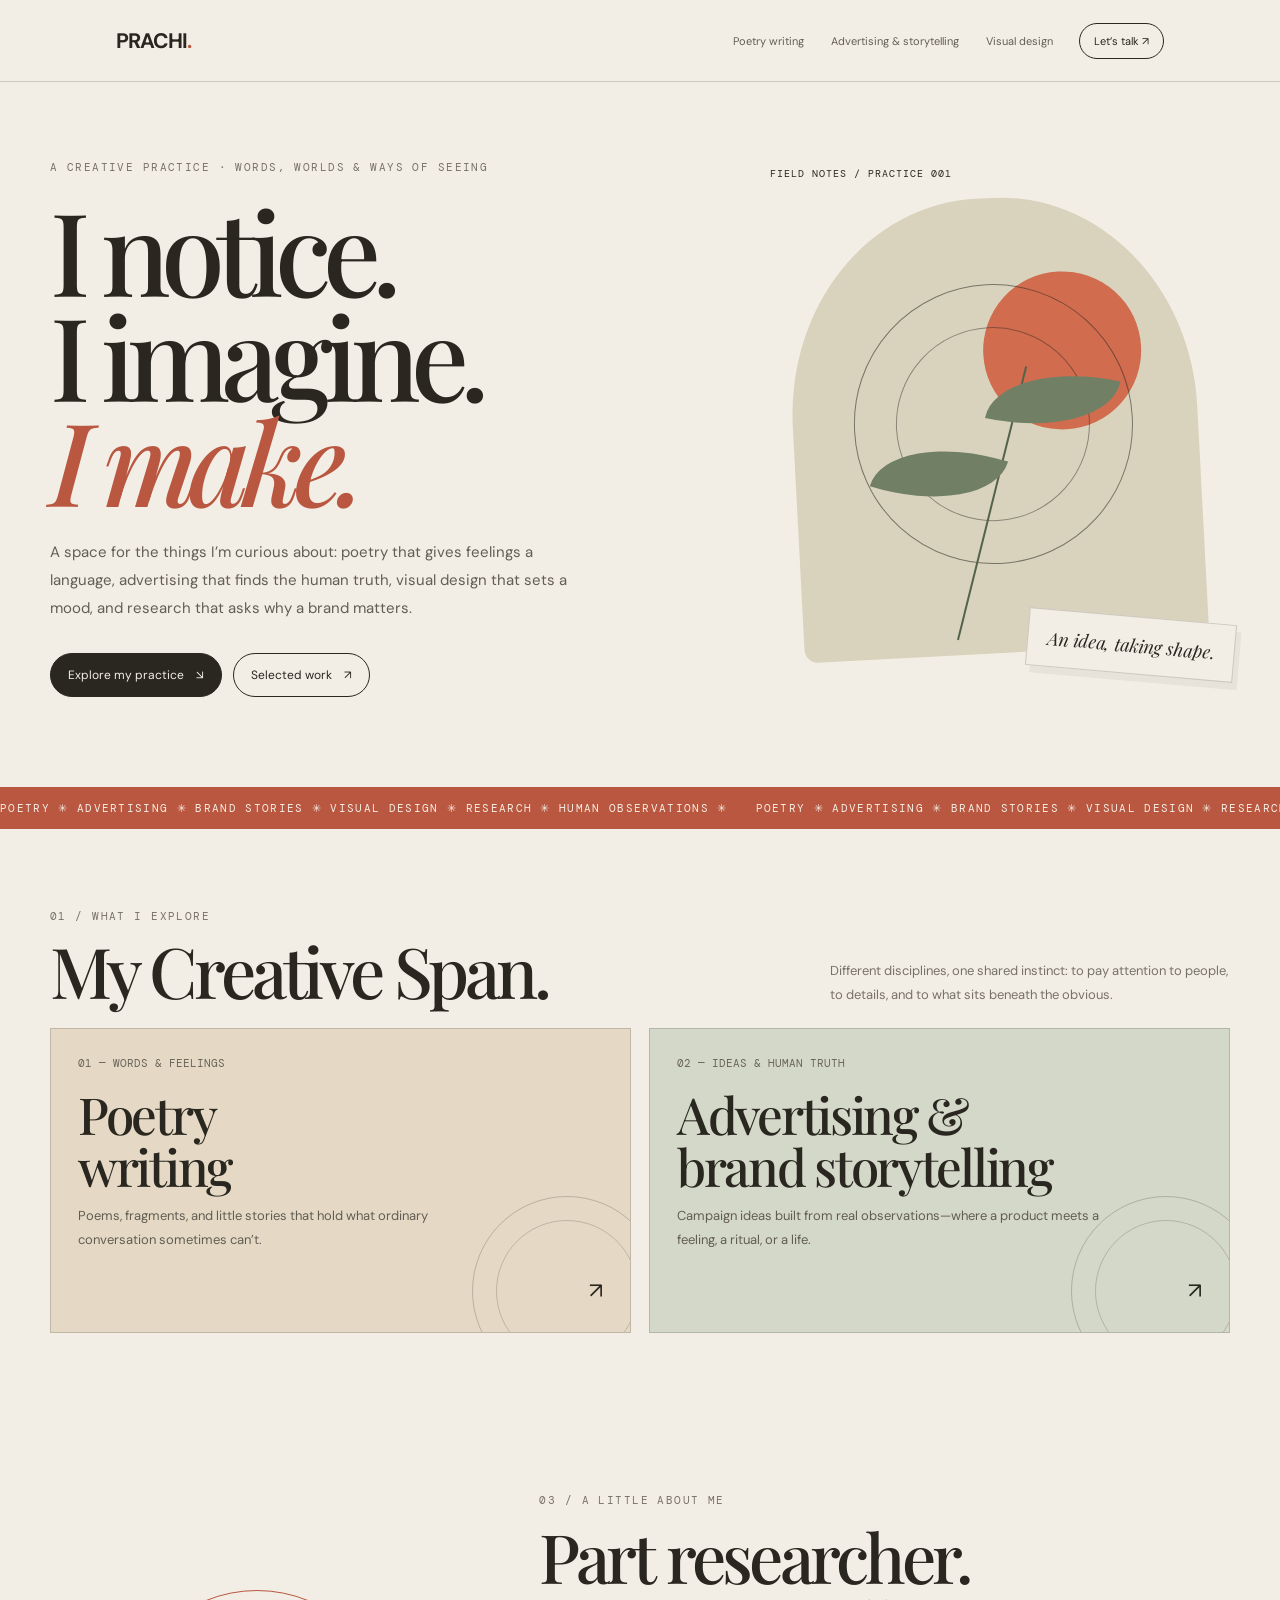
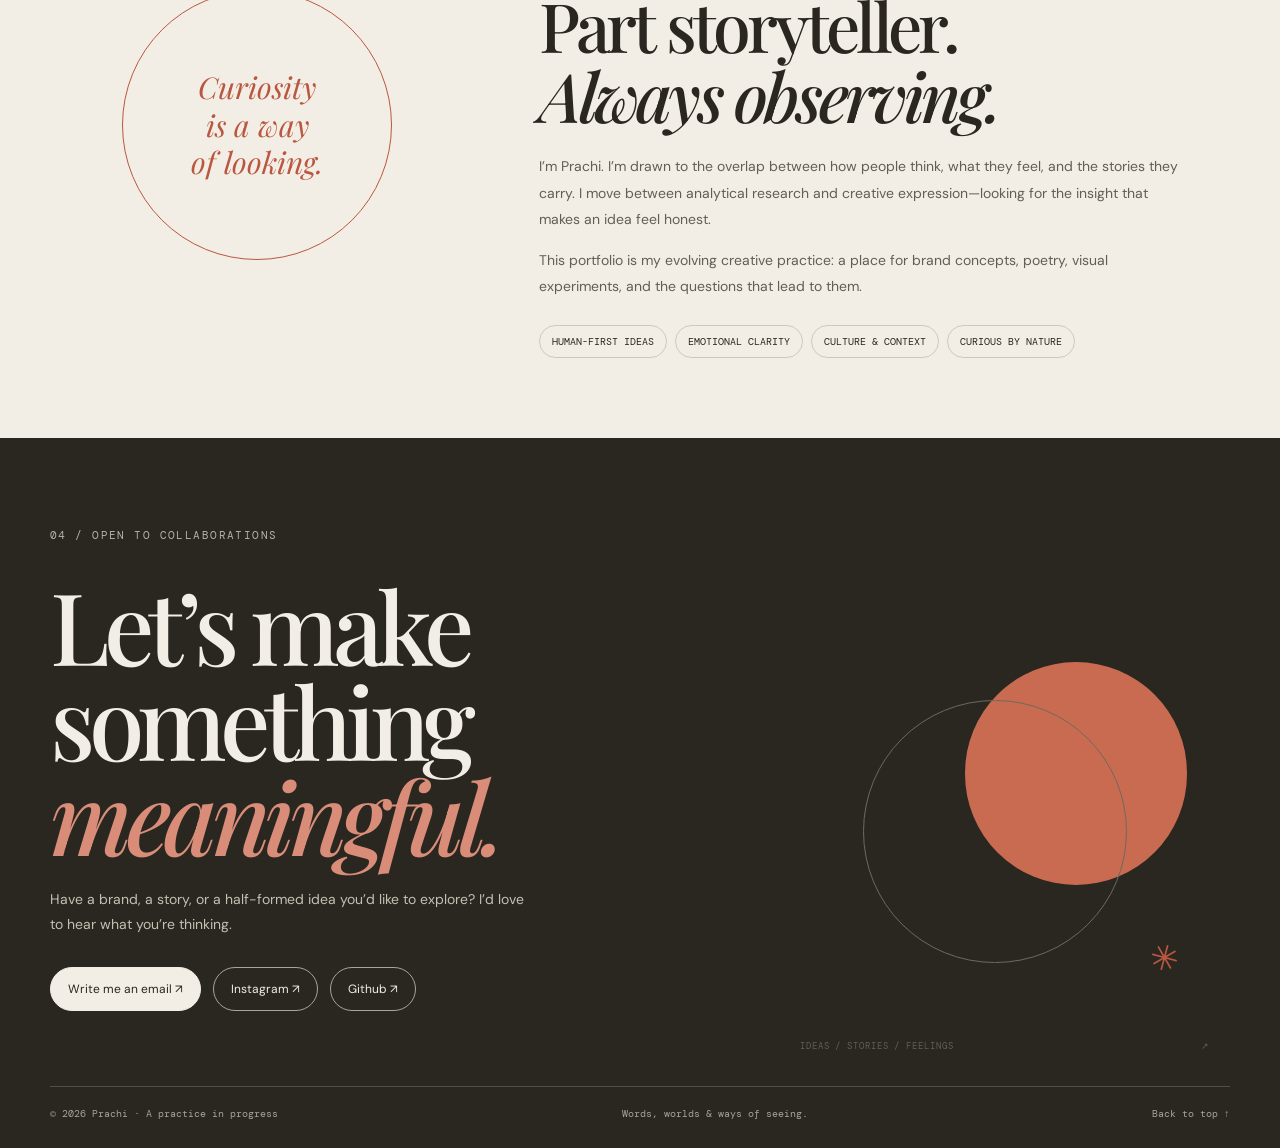
==== commit c0c3a3f2: "portfolio correction" ====
--- a/index.html
+++ b/index.html
@@ -26,7 +26,7 @@
       <nav class="navlinks" aria-label="Main navigation">
         <a href="./poetry.html">Poetry writing</a>
         <a href="./advertising.html">Advertising & storytelling</a>
-        <a href="./visual-design.html">Visual design</a>
+        <a href="./design.html">Visual design</a>
         <a class="contact-link" href="#contact">Let’s talk ↗</a>
       </nav>
     </div>
@@ -129,16 +129,16 @@
                   </p>
 
                   <div class="contact-actions">
-                      <a class="button dark" href="mailto:hello@example.com">
+                      <a class="button dark" href="mailto:prachi673@gmail.com">
                           Write me an email ↗
                       </a>
 
-                      <a class="button" href="https://www.instagram.com/">
+                      <a class="button" href="https://www.instagram.com/prachikushwahap/?hl=en">
                           Instagram ↗
                       </a>
 
-                      <a class="button" href="https://www.linkedin.com/">
-                          LinkedIn ↗
+                      <a class="button" href="https://github.com/Prachi-kushwaha">
+                          Github ↗
                       </a>
                   </div>
               </div>
